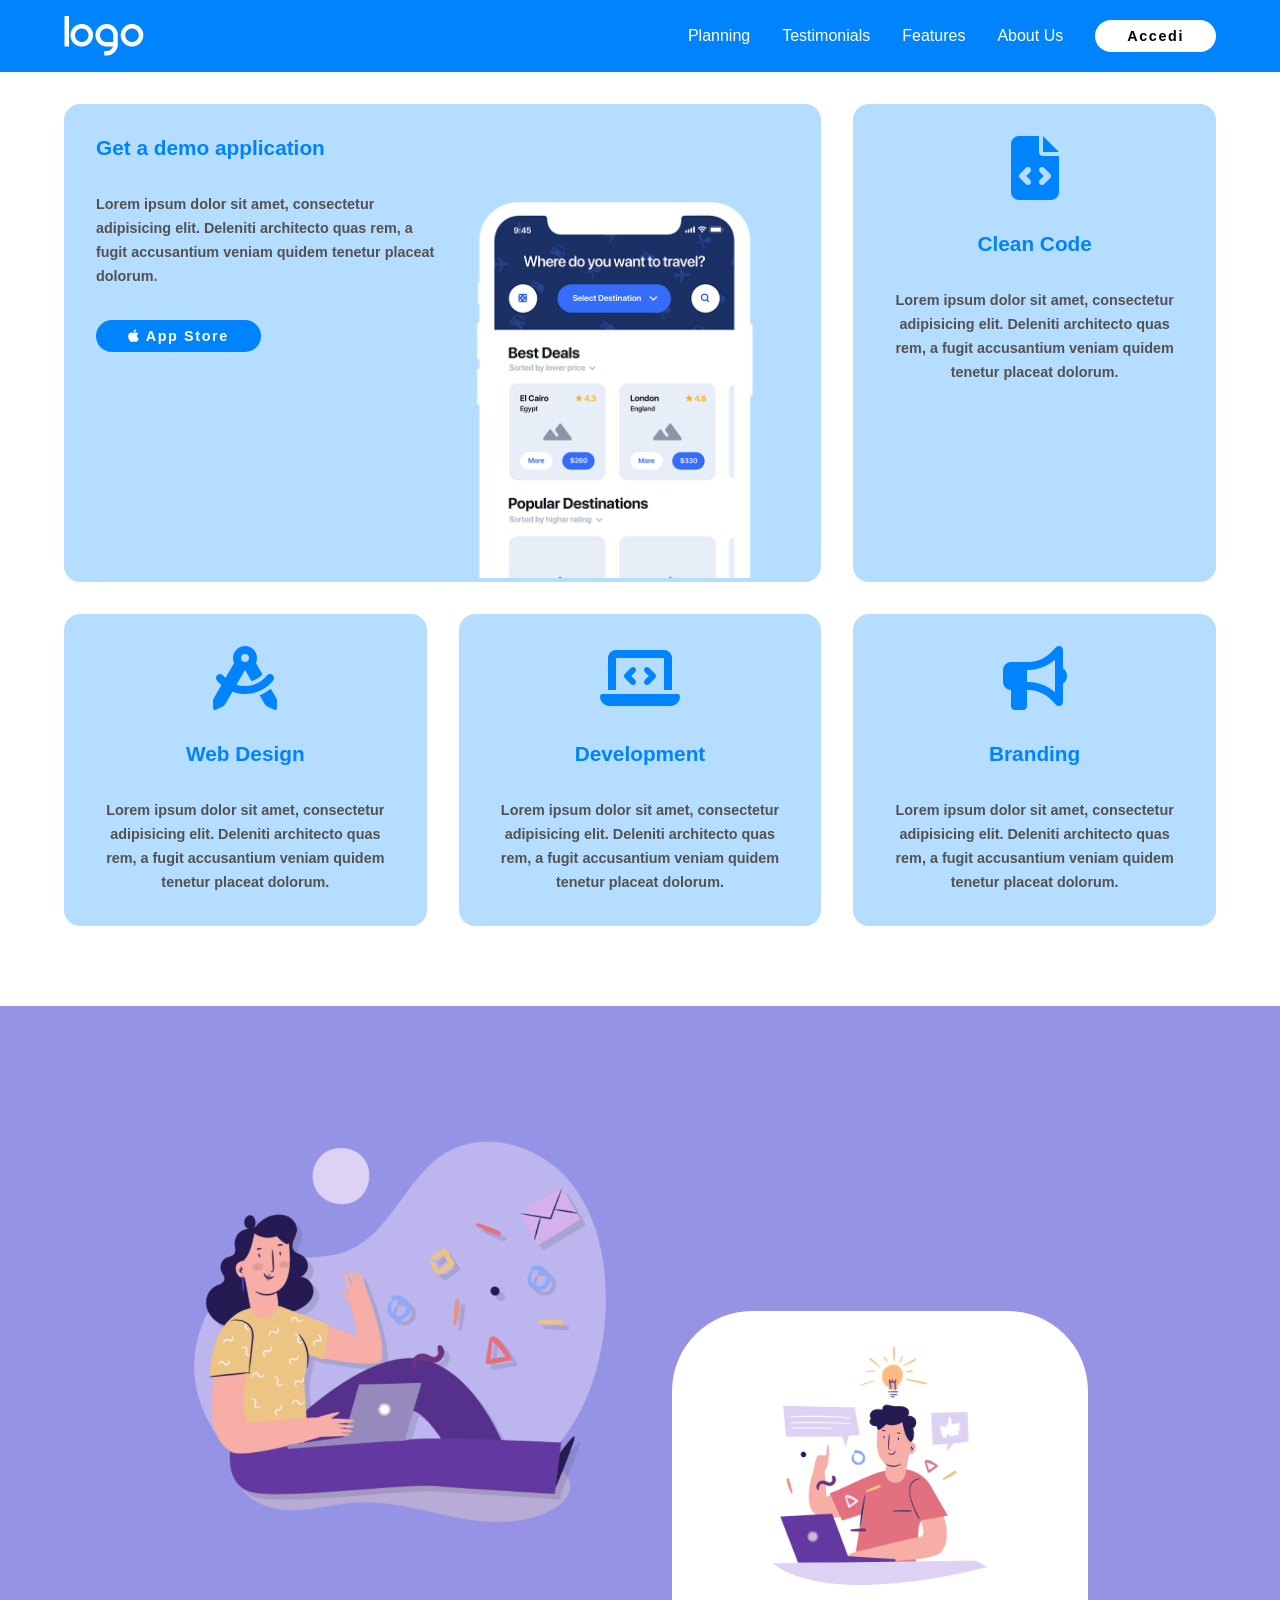
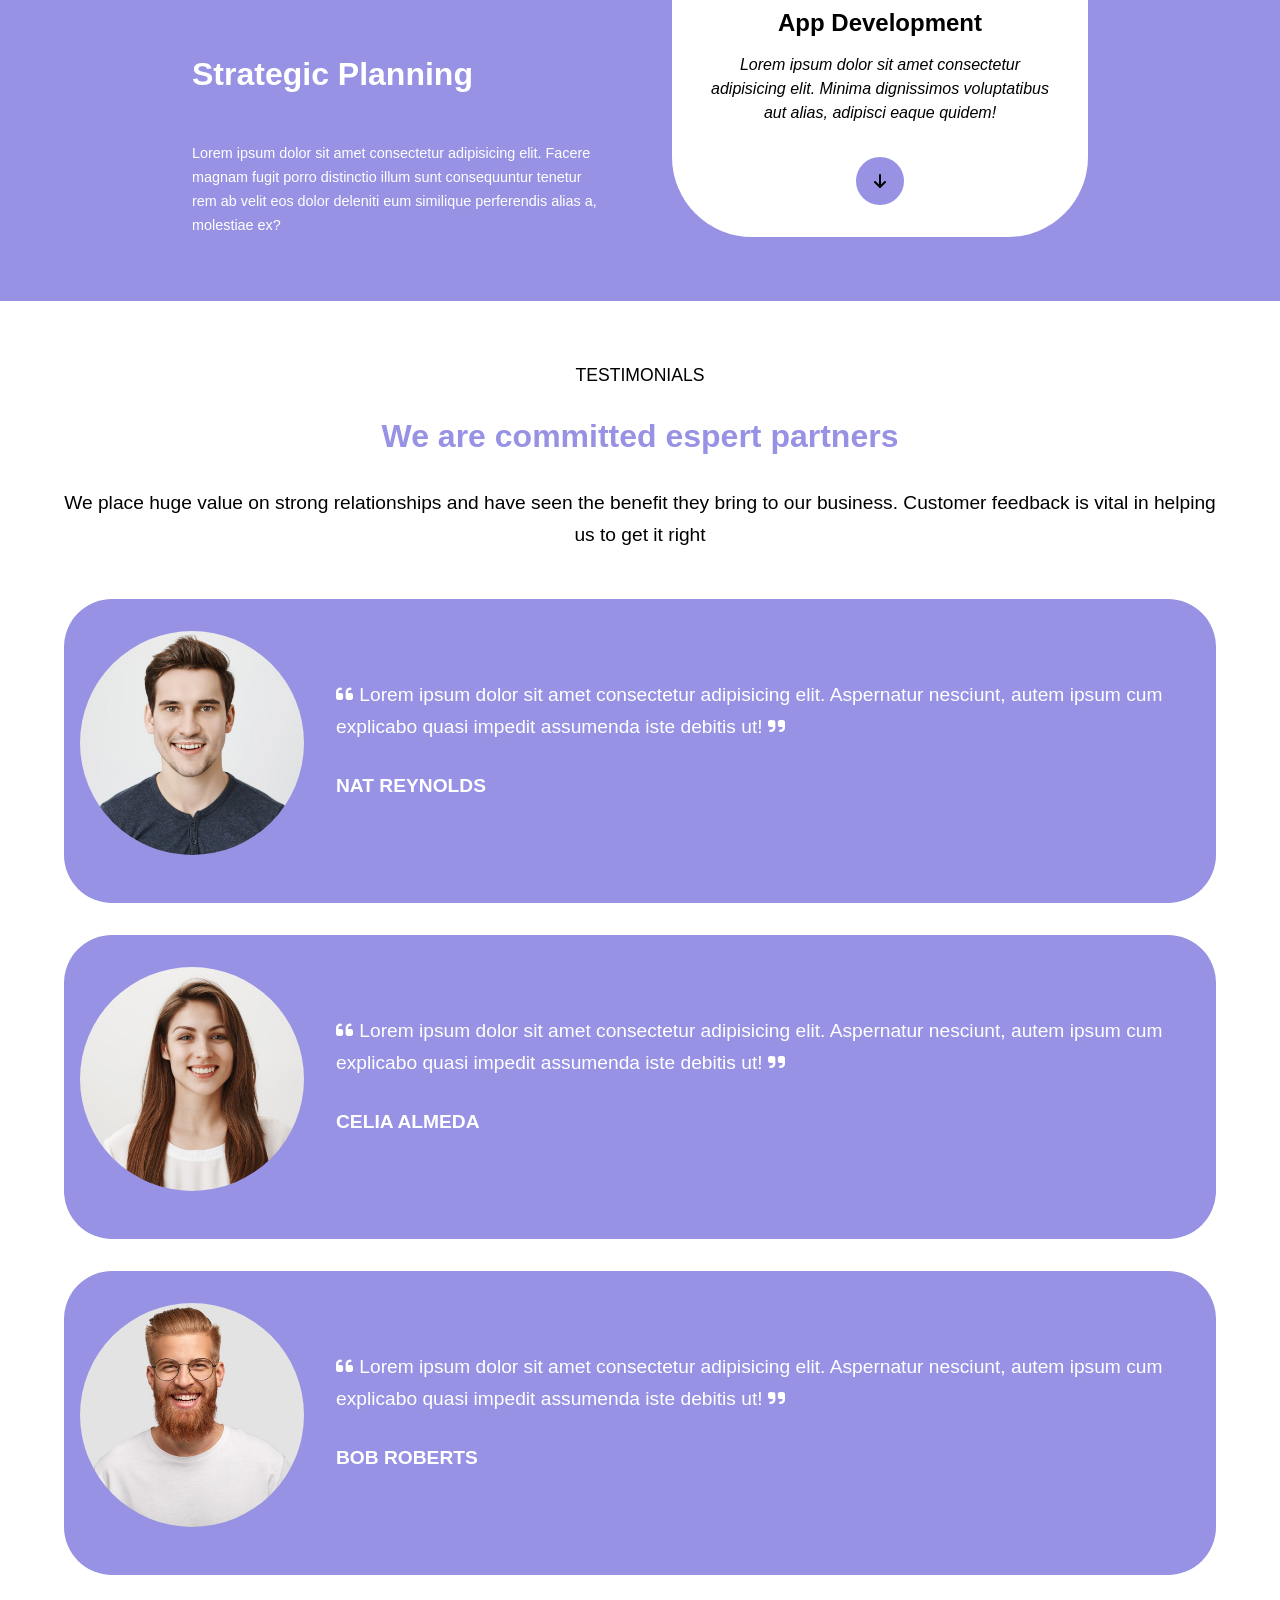
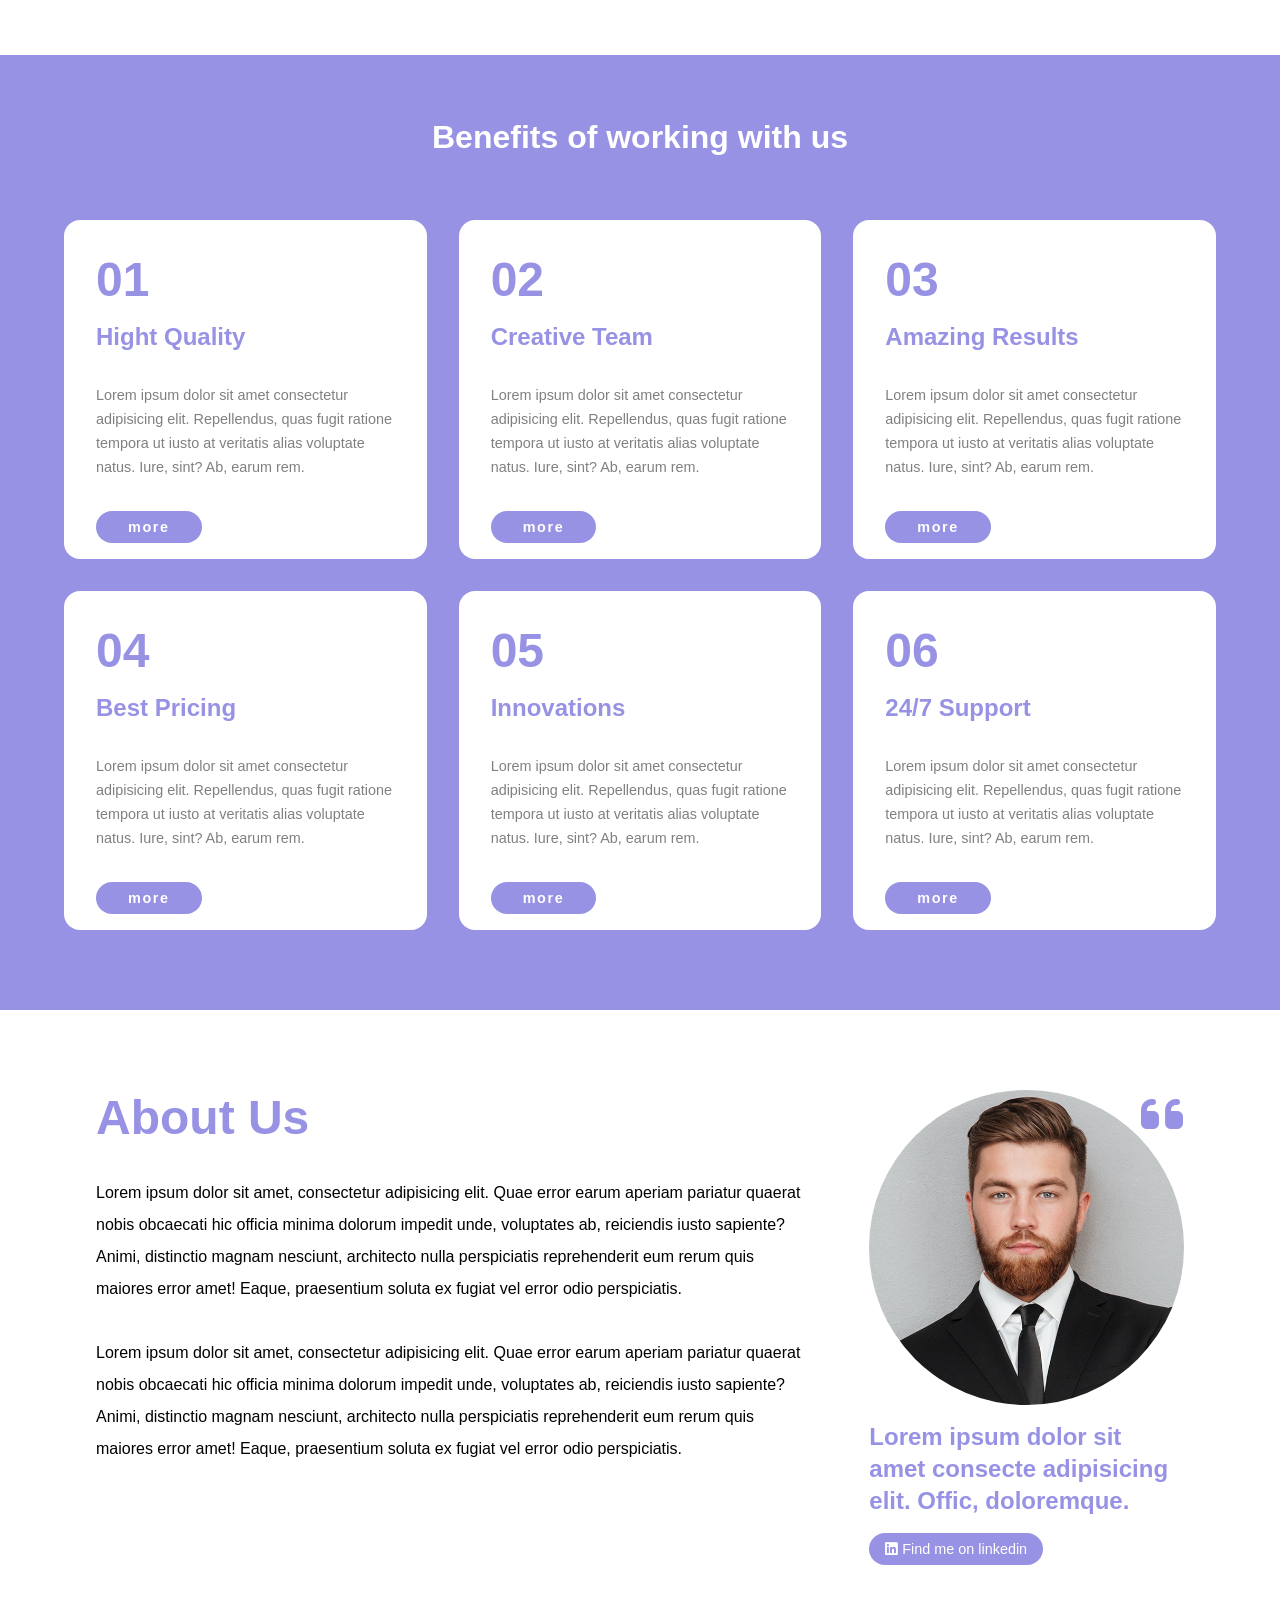
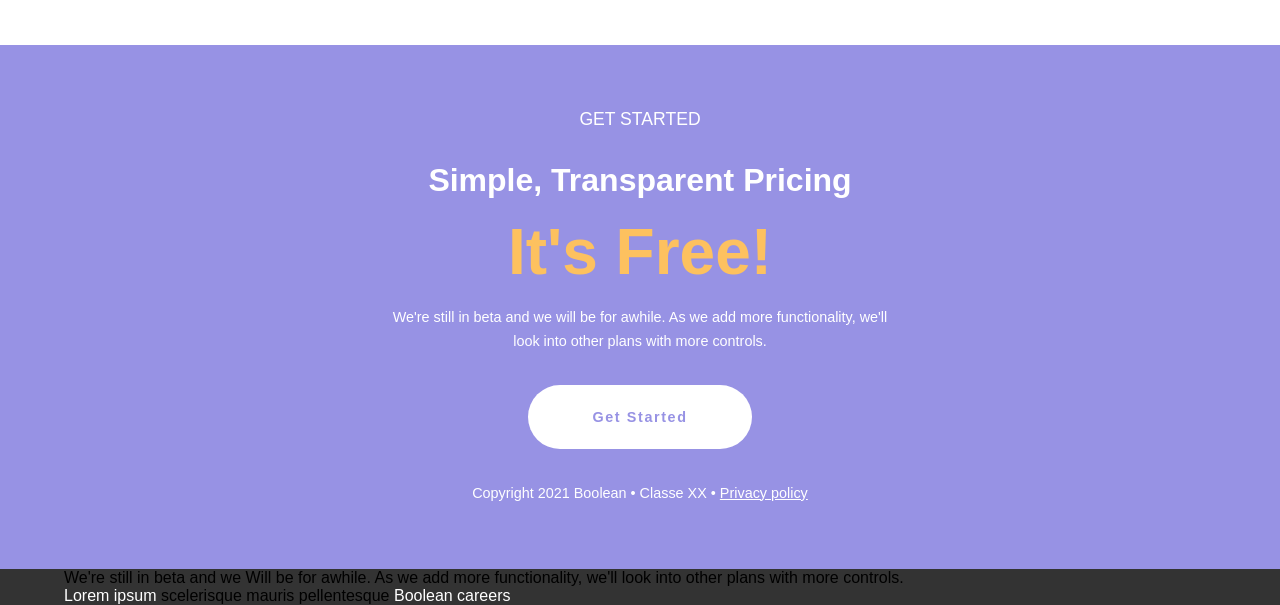
==== index.html @ f84ae4d7 "Resizable entire .get_started" ====
<!DOCTYPE html>
<html lang="en">
    <head>
        <!-- boilerplate -->
        <meta charset="UTF-8">
        <meta http-equiv="X-UA-Compatible" content="IE=edge">
        <meta name="viewport" content="width=device-width, initial-scale=1.0">
        <title>Document</title>
        <!-- font-awesome -->
        <link rel="stylesheet" href="https://cdnjs.cloudflare.com/ajax/libs/font-awesome/6.2.1/css/all.min.css" integrity="sha512-MV7K8+y+gLIBoVD59lQIYicR65iaqukzvf/nwasF0nqhPay5w/9lJmVM2hMDcnK1OnMGCdVK+iQrJ7lzPJQd1w==" crossorigin="anonymous" referrerpolicy="no-referrer" />
        <!-- link-css -->
        <link rel="stylesheet" href="./assets/css/style.css">
        <link rel="stylesheet" href="./assets/css/common.css">
        <link rel="stylesheet" href="./assets/css/utility.css">
        <link rel="stylesheet" href="./assets/css/debug.css">
        <link rel="stylesheet" href="./assets/css/grid.css">
        <link rel="stylesheet" href="./assets/css/media_query.css">
    </head>
    <body>

        <header id="site_header">
            <div class="container">
                <div class="row">
                    <img src="./assets/img/logo.png" alt="logo Boolean">
                    <!-- /.logo -->
                    <nav class="menu">
                        <i class="fa-solid fa-bars"></i>
                        <ul class="list_inline">
                            <li><a href="#planning">Planning</a></li>
                            <li><a href="#testimonials">Testimonials</a></li>
                            <li><a href="#features">Features</a></li>
                            <li><a href="#about_us">About Us</a></li>
                        </ul>
                        <div><a href="#" class="btn btn_white ">Accedi</a></div>
                    </nav>
                    <!-- /.menu-right -->
                </div>
                <!-- /.row -->
            </div>
            <!-- /.container -->
        </header>
        <!-- /#site_header -->

        <main id="site_main">
            <div class="banner pb_5">
                <div class="container">
                    <div class="row mx_-1">
                        <div class="col_12 col_md_8 pt_2 px_1">
                            <div class="card pt_2 px_2">
                                <h3>Get a demo application</h3>

                                <div class="row">
                                    <div class="col_12 col_lg_6">
                                        <div class="card">
                                            <p>Lorem ipsum dolor sit amet, consectetur adipisicing elit. Deleniti architecto quas rem, a fugit accusantium veniam quidem tenetur placeat dolorum.</p>
                                            <div class="btn btn_secondary">
                                                <i class="fa-brands fa-apple"></i>
                                                <span> App Store</span>
                                            </div>
                                            <!-- /.btn -->
                                        </div>
                                        <!-- /.card -->
                                    </div>
                                    <!-- /.col_12 col_lg_6 -->

                                    <div class="col_12 col_lg_6">
                                        <div class="card ">
                                            <img src="./assets/img/phone.png" alt="Phone">
                                        </div>
                                        <!-- /.card -->
                                    </div>
                                    <!-- /.col_12 col_lg_6 -->

                                </div>
                                <!-- /.row inner-->
                            </div>
                            <!-- /.card -->
                        </div>
                        <!-- /.col_12 col_md_8 -->

                        <div class="col_12 col_md_4 pt_2 px_1 txt_a_c">
                            <div class="card pt_2 px_2">
                                <i class="fa-solid fa-file-code"></i>
                                <h3>Clean Code</h3>
                                <p>Lorem ipsum dolor sit amet, consectetur adipisicing elit. Deleniti architecto quas rem, a fugit accusantium veniam quidem tenetur placeat dolorum.</p>
                            </div>
                            <!-- /.card -->
                        </div>
                        <!-- /.col_12 col_md_4 -->

                        <div class="col_12 col_md_4 pt_2 px_1 txt_a_c">
                            <div class="card pt_2 px_2">
                                <i class="fa-sharp fa-solid fa-compass-drafting"></i>
                                <h3>Web Design</h3>
                                <p>Lorem ipsum dolor sit amet, consectetur adipisicing elit. Deleniti architecto quas rem, a fugit accusantium veniam quidem tenetur placeat dolorum.</p>
                            </div>
                            <!-- /.card -->
                        </div>
                        <!-- /.col_12 col_md_4 -->

                        <div class="col_12 col_md_4 pt_2 px_1 txt_a_c">
                            <div class="card pt_2 px_2">
                                <i class="fa-solid fa-laptop-code"></i>
                                <h3>Development</h3>
                                <p>Lorem ipsum dolor sit amet, consectetur adipisicing elit. Deleniti architecto quas rem, a fugit accusantium veniam quidem tenetur placeat dolorum.</p>
                            </div>
                            <!-- /.card -->
                        </div>
                        <!-- /.col_12 col_md_4 -->

                        <div class="col_12 col_md_4 pt_2 px_1 txt_a_c">
                            <div class="card pt_2 px_2">
                                <i class="fa-solid fa-bullhorn"></i>
                                <h3>Branding</h3>
                                <p>Lorem ipsum dolor sit amet, consectetur adipisicing elit. Deleniti architecto quas rem, a fugit accusantium veniam quidem tenetur placeat dolorum.</p>
                            </div>
                            <!-- /.card -->
                        </div>
                        <!-- /.col_12 col_md_4 -->

                    </div>
                    <!-- /.row outer -->
                </div>
                <!-- /.container -->
            </div>
            <!-- /.banner -->

            <section id="planning">
                <div class="container py_4">
                    <div class="row mx_-2">
                        <div class="col_12 col_lg_6 px_2">
                            <div class="card">
                                <div class="txt_a_c">
                                    <img src="./assets/img/planning1.png" alt="Phone">
                                </div>
                                <h2>Strategic Planning</h2>
                                <p>Lorem ipsum dolor sit amet consectetur adipisicing elit. Facere magnam fugit porro distinctio illum sunt consequuntur tenetur rem ab velit eos dolor deleniti eum similique perferendis alias a, molestiae ex?</p>
                            </div>
                            <!-- /.card -->
                        </div>
                        <!-- /.col_12 col_lg_6 -->
                        <div class="col_12 col_lg_6 px_2 pt_3">
                            <div class="card p_2">
                                <img src="./assets/img/planning2.png" alt="Phone">
                                <h3>App Development</h3>
                                <p>Lorem ipsum dolor sit amet consectetur adipisicing elit. Minima dignissimos voluptatibus aut alias, adipisci eaque quidem!</p>
                                <i class="fa-solid fa-arrow-down circle-around"></i>
                            </div>
                            <!-- /.card -->
                        </div>
                        <!-- /.col_12 col_lg_6 -->
                    </div>
                    <!-- /.row -->
                </div>
                <!-- /.container -->
            </section>
            <!-- /.planning -->

            <section id="testimonials">
                <div class="container py_4">
                    <h2>TESTIMONIALS</h2>
                    <h3>We are committed espert partners</h3>
                    <P>We place huge value on strong relationships and have seen the benefit they bring to our business. Customer feedback is vital in helping us to get it right</P>
                    <div class="row">
                        <div class="col_12 py_1">
                            <div class="card px_1 py_2">
                                <div class="row ">

                                    <div class="col_12 col_md_p30 col_lg_p20">
                                        <div class="foto px_2 pb_2">
                                            <div class="circletag t_1"> </div>
                                        </div>
                                        <!-- /.card -->
                                    </div>
                                    <!-- /.col_12 col_md_p30 -->

                                    <div class="col_12 col_md_p70 col_lg_p80">
                                        <div class="testo">
                                            <P>
                                                <i class="fa-solid fa-quote-left"></i>
                                                <span>Lorem ipsum dolor sit amet consectetur adipisicing elit. Aspernatur nesciunt, autem ipsum cum explicabo quasi impedit assumenda iste debitis ut!</span>
                                                <i class="fa-solid fa-quote-right"></i>
                                            </P>
                                            <div class="name">NAT REYNOLDS</div>
                                        </div>
                                        <!-- /.card -->
                                    </div>
                                    <!-- /.col_12 col_md_p70 -->

                                </div>
                                <!-- /.row inner -->
                            </div>
                            <!-- /.card -->
                        </div>
                        <!-- /.col_12 -->

                        <div class="col_12 py_1">
                            <div class="card px_1 py_2">
                                <div class="row ">

                                    <div class="col_12 col_md_p30 col_lg_p20">
                                        <div class="foto px_2 pb_2">
                                            <div class="circletag t_2"> </div>
                                        </div>
                                        <!-- /.card -->
                                    </div>
                                    <!-- /.col_12 col_md_p30 -->

                                    <div class="col_12 col_md_p70 col_lg_p80">
                                        <div class="testo">
                                            <P>
                                                <i class="fa-solid fa-quote-left"></i>
                                                <span>Lorem ipsum dolor sit amet consectetur adipisicing elit. Aspernatur nesciunt, autem ipsum cum explicabo quasi impedit assumenda iste debitis ut!</span>
                                                <i class="fa-solid fa-quote-right"></i>
                                            </P>
                                            <div class="name">CELIA ALMEDA</div>
                                        </div>
                                        <!-- /.card -->
                                    </div>
                                    <!-- /.col_12 col_md_p70 -->

                                </div>
                                <!-- /.row inner -->
                            </div>
                            <!-- /.card -->
                        </div>
                        <!-- /.col_12 -->

                        <div class="col_12 py_1">
                            <div class="card px_1 py_2">
                                <div class="row ">

                                    <div class="col_12 col_md_p30 col_lg_p20">
                                        <div class="foto px_2 pb_2">
                                            <div class="circletag t_3"> </div>
                                        </div>
                                        <!-- /.card -->
                                    </div>
                                    <!-- /.col_12 col_md_p30 -->


                                    <div class="col_12 col_md_p70 col_lg_p80">
                                        <div class="testo">
                                            <P>
                                                <i class="fa-solid fa-quote-left"></i>
                                                <span>Lorem ipsum dolor sit amet consectetur adipisicing elit. Aspernatur nesciunt, autem ipsum cum explicabo quasi impedit assumenda iste debitis ut!</span>
                                                <i class="fa-solid fa-quote-right"></i>
                                            </P>
                                            <div class="name">BOB ROBERTS</div>
                                        </div>
                                        <!-- /.card -->
                                    </div>
                                    <!-- /.col_12 col_md_p70 -->

                                </div>
                                <!-- /.row inner -->
                            </div>
                            <!-- /.card -->
                        </div>
                        <!-- /.col_12 -->
                    </div>
                    <!-- /.row -->
                </div>
                <!-- /.container -->
            </section>
            <!-- /.testimonials -->

            <section id="features">
                <div class="container py_4">
                    <h2>Benefits of working with us</h2>
                    <div class="row mx_-1">

                        <div class="col_12 col_md_6 col_lg_4 p_1">
                            <div class="card">
                                <h3>01</h3>
                                <h4>Hight Quality</h4>
                                <p>Lorem ipsum dolor sit amet consectetur adipisicing elit. Repellendus, quas fugit ratione tempora ut iusto at veritatis alias voluptate natus. Iure, sint? Ab, earum rem.</p>
                                <div class="btn btn_primary">more</div>
                            </div>
                            <!-- /.card -->
                        </div>
                        <!-- /.col_12 col_md_6 col_lg_4 -->

                        <div class="col_12 col_md_6 col_lg_4 p_1">
                            <div class="card">
                                <h3>02</h3>
                                <h4>Creative Team</h4>
                                <p>Lorem ipsum dolor sit amet consectetur adipisicing elit. Repellendus, quas fugit ratione tempora ut iusto at veritatis alias voluptate natus. Iure, sint? Ab, earum rem.</p>
                                <div class="btn btn_primary">more</div>
                            </div>
                            <!-- /.card -->
                        </div>
                        <!-- /.col_12 col_md_6 col_lg_4 -->

                        <div class="col_12 col_md_6 col_lg_4 p_1">
                            <div class="card">
                                <h3>03</h3>
                                <h4>Amazing Results</h4>
                                <p>Lorem ipsum dolor sit amet consectetur adipisicing elit. Repellendus, quas fugit ratione tempora ut iusto at veritatis alias voluptate natus. Iure, sint? Ab, earum rem.</p>
                                <div class="btn btn_primary">more</div>
                            </div>
                            <!-- /.card -->
                        </div>
                        <!-- /.col_12 col_md_6 col_lg_4 -->

                        <div class="col_12 col_md_6 col_lg_4 p_1">
                            <div class="card">
                                <h3>04</h3>
                                <h4>Best Pricing</h4>
                                <p>Lorem ipsum dolor sit amet consectetur adipisicing elit. Repellendus, quas fugit ratione tempora ut iusto at veritatis alias voluptate natus. Iure, sint? Ab, earum rem.</p>
                                <div class="btn btn_primary">more</div>
                            </div>
                            <!-- /.card -->
                        </div>
                        <!-- /.col_12 col_md_6 col_lg_4 -->

                        <div class="col_12 col_md_6 col_lg_4 p_1">
                            <div class="card">
                                <h3>05</h3>
                                <h4>Innovations</h4>
                                <p>Lorem ipsum dolor sit amet consectetur adipisicing elit. Repellendus, quas fugit ratione tempora ut iusto at veritatis alias voluptate natus. Iure, sint? Ab, earum rem.</p>
                                <div class="btn btn_primary">more</div>
                            </div>
                            <!-- /.card -->
                        </div>
                        <!-- /.col_12 col_md_6 col_lg_4 -->

                        <div class="col_12 col_md_6 col_lg_4 p_1">
                            <div class="card">
                                <h3>06</h3>
                                <h4>24/7 Support</h4>
                                <p>Lorem ipsum dolor sit amet consectetur adipisicing elit. Repellendus, quas fugit ratione tempora ut iusto at veritatis alias voluptate natus. Iure, sint? Ab, earum rem.</p>
                                <div class="btn btn_primary">more</div>
                            </div>
                            <!-- /.card -->
                        </div>
                        <!-- /.col_12 col_md_6 col_lg_4 -->

                    </div>
                    <!-- /.row -->
                </div>
                <!-- /.container -->
            </section>
            <!-- /.benefits -->

            <section id="about_us">
                <div class="container py_4">
                    <div class="row mx_-1">
                        <div class="col_12 col_md_7 col_lg_8 p_1">
                            <div class="testo ">
                                <h2>About Us</h2>
                                <p>Lorem ipsum dolor sit amet, consectetur adipisicing elit. Quae error earum aperiam pariatur quaerat nobis obcaecati hic officia minima dolorum impedit unde, voluptates ab, reiciendis iusto sapiente? Animi, distinctio magnam nesciunt, architecto nulla perspiciatis reprehenderit eum rerum quis maiores error amet! Eaque, praesentium soluta ex fugiat vel error odio perspiciatis.</p>
                                <p>Lorem ipsum dolor sit amet, consectetur adipisicing elit. Quae error earum aperiam pariatur quaerat nobis obcaecati hic officia minima dolorum impedit unde, voluptates ab, reiciendis iusto sapiente? Animi, distinctio magnam nesciunt, architecto nulla perspiciatis reprehenderit eum rerum quis maiores error amet! Eaque, praesentium soluta ex fugiat vel error odio perspiciatis.</p>
                            </div>
                            <!-- /.card -->
                        </div>
                        <!-- /.col_12 col_md_8 -->

                        <div class="col_12 col_md_5 col_lg_4 p_1">
                            <div class="foto">
                                <div class="circletag">
                                    <i class="fa-solid fa-quote-left"></i>
                                </div>
                                <div class="quote">Lorem ipsum dolor sit amet consecte adipisicing elit. Offic, doloremque.</div>
                                <div class="btn btn_primary">
                                    <i class="fa-brands fa-linkedin"></i>
                                    <span>Find me on linkedin</span>
                                </div>
                            </div>
                            <!-- /.card -->
                        </div>
                        <!-- /.col_12 col_md_4 -->

                    </div>
                    <!-- /.row -->
                </div>
                <!-- /.container -->
            </section>
            <!-- /.about_us  -->

            <section class="get_started">
                <div class="container py_4">
                    <h2>GET STARTED</h2>
                    <h3>Simple, Transparent Pricing</h3>
                    <h4>It's Free!</h4>
                    <p>We're still in beta and we will be for awhile. As we add more functionality, we'll look into other plans with more controls.</p>
                    <div class="btn btn_light">Get Started</div>
                    <p>
                        <span> Copyright 2021 Boolean &#x2022; Classe XX &#x2022;</span>
                        <a href="#">Privacy policy</a>
                    </p>
                </div>
                <!-- /.container -->
            </section>
            <!-- /.get_started  -->

        </main>
        <!-- /#site_main -->

        <footer id="site_footer">
            <div class="container">
                <p>We're still in beta and we Will be for awhile. As we add more functionality, we'll look into other plans with more controls.</p>
                <p>
                    <a href="#">Lorem ipsum</a>
                    <span> scelerisque mauris pellentesque </span>
                    <a href="#">Boolean careers</a>
                </p>
            </div>
            <!-- /.container -->
        </footer>
        <!-- /#site_footer -->

    </body>
</html>
---- assets/css/style.css ----
/* #region style */
/* #region site_header */
#site_header {
    background-color: var(--rl_secondary);
    box-shadow: 0 0 20px var(--rl_shadow);
}

#site_header .row {
    justify-content: space-between;
    padding: 1rem 0;
}

#site_header .menu {
    display: flex;
    align-items: center;
    gap: 2rem;
}

#site_header .menu .list_inline {
    /* Override locale di una classe in utility */
    gap: 2rem;
    display: none;
}

#site_header .menu .btn {
    /* Override locale di una classe in utility */
    display: none;
}

#site_header .menu .fa-bars {
    color: white;
    font-size: 2rem;
    margin-right: -2rem;
}

/* #endregion site_header */
/* #region site_main */
/* #region banner */
.banner {
    background-color: var(--rl_white);
}

.banner .card {
    background-color: var(--rl_light);
    border-radius: 1rem;
    min-height: 100%;
}

.banner h3 {
    color: var(--rl_secondary);
    margin-bottom: 2rem;
    font-size: 1.3rem;
}

.banner p {
    font-weight: 600;
    color: rgb(82, 82, 82);
    font-size: 0.9rem;
    line-height: 1.5rem;
    margin-bottom: 2rem;
}

.banner .btn {
    margin-bottom: 2rem;
}

.banner .card > i {
    color: var(--rl_secondary);
    font-size: 4rem;
    margin-bottom: 2rem;
}

/* #endregion banner */
/* #region planning */
#planning {
    background-color: var(--rl_primary);
}

#planning .col_12:nth-child(1) {
    color: white;
}

#planning h2 {
    margin-top: 4rem;
    margin-bottom: 3rem;
    font-size: 2rem;
}

#planning .col_12:nth-child(1) p {
    font-size: 0.9rem;
    line-height: 1.5rem;
}

#planning .col_12:nth-child(1) img {
    text-align: center;
}


#planning .col_12:nth-child(2) .card {
    background-color: white;
    border-radius: 5rem;
    text-align: center;
}

#planning .col_12:nth-child(2) p {
    line-height: 1.5rem;
    margin-bottom: 2rem;
}

#planning h3 {
    margin: 1rem 0;
}

#planning .col_12:nth-child(2) p {
    font-style: italic;
}

#planning .circle-around {
    /* override */
    background-color: var(--rl_primary);
    width: 3rem;
    height: 3rem;
    border-radius: 50%;
    line-height: 3rem;
    color: black;
}

/* #endregion planning */
/* #region testimonials */
#testimonials .container {
    text-align: center;
}

#testimonials h2 {
    font-size: 1.1rem;
    font-weight: 100;
    margin-bottom: 2rem;
}

#testimonials h3 {
    font-size: 2rem;
    margin-bottom: 2rem;
    color: var(--rl_primary);
}

#testimonials p {
    font-size: 1.2rem;
    line-height: 2rem;
    margin-bottom: 2rem;
}

#testimonials .card {
    background-color: var(--rl_primary);
    border-radius: 3rem;
    color: white;
}

#testimonials {
    background-color: var(--rl_white);
}

#testimonials .name {
    font-size: 1.2rem;
    font-weight: 700;
}

#testimonials .circletag.t_1 {
    background-image: url("../img/testimonial1.jpg");
}

#testimonials .circletag.t_2 {
    background-image: url("../img/testimonial2.jpg");
}

#testimonials .circletag.t_3 {
    background-image: url("../img/testimonial3.jpg");
}


/* #endregion testimonials */
/* #region features */
#features {
    background-color: var(--rl_primary);
}

#features h2 {
    color: white;
    font-size: 2rem;
    text-align: center;
    margin-bottom: 3rem;
}

#features .card {
    background-color: white;
    padding: 2rem 2rem 1rem 2rem;
    border-radius: 1rem;
}

#features h3 {
    color: var(--rl_primary);
    font-size: 3rem;
    margin-bottom: 1rem;
}

#features h4 {
    color: var(--rl_primary);
    font-size: 1.5rem;
    margin-bottom: 2rem;
}

#features p {
    color: gray;
    font-size: 0.9rem;
    line-height: 1.5rem;
    margin-bottom: 2rem;
}





/* #endregion features */
/* #region about_us */
#about_us {
    background-color: var(--rl_white);
}

#about_us h2 {
    font-size: 3rem;
    color: var(--rl_primary);
    margin-bottom: 2rem;
}

#about_us .circletag {
    background-image: url("../img/about.jpg");
    position: relative;
    max-width: 60%;
}

#about_us .fa-quote-left {
    color: var(--rl_primary);
    font-size: 3rem;
    position: absolute;
    top: 0;
    right: 0;
}

#about_us p {
    line-height: 2rem;
    margin-bottom: 2rem;
}

#about_us .quote {
    font-size: 1.5rem;
    color: var(--rl_primary);
    font-weight: bold;
    line-height: 2rem;
    margin: 1rem 0;
}

#about_us .btn {
    padding: 0.5rem 1rem;
    font-weight: normal;
    letter-spacing: normal;
}


/* #endregion about_us */
/* #region get_started */
.get_started {
    background-color: var(--rl_primary);
}

.get_started .container {
    text-align: center;
}

.get_started h2 {
    font-size: 1.1rem;
    font-weight: 100;
    margin-bottom: 2rem;
    color: white;
}

.get_started h3 {
    color: white;
    font-size: 1.5rem;
    margin-bottom: 1rem;
}

.get_started h4 {
    color: #FDC15F;
    font-size: 3rem;
    margin-bottom: 1rem;
}

.get_started P {
    color: white;
    font-size: 0.9rem;
    line-height: 1.5rem;

}

.get_started .btn {
    margin: 2rem 0;
    padding: 1.5rem 4rem;
    border-radius: 3rem;
}

.get_started a {
    text-decoration: underline;
}


/* #endregion get_started */
/* #endregion site_main */
/* #region site_footer */
#site_footer {
    background-color: var(--rl_dark);
}

/* #endregion site_footer */
/* #endregion style */
---- assets/css/common.css ----
/* #region Common */
* {
    margin: 0;
    padding: 0;
    box-sizing: border-box;
}

img {
    max-width: 100%;
}

body {
    font-family: var(--rl_font);
}


li {
    list-style-type: none;
}

a {
    /* Possibili Ovveride in style.css*/
    color: white;
    text-decoration: none;
}

a:hover {
    /* Possibili Ovveride in style.css*/
    font-weight: bold;
    font-size: 1.1rem;
}

:root {
    --rl_debug_height: 600px;
    --rl_shadow: #9d9d9d;
    --rl_white: white;
    --rl_black: black;
    --rl_font: 'PT Sans', sans-serif;
    --icon-size: .8em;
    --gutter: .5em;
    --rl_secondary: #0084fd;
    --rl_primary: #9792e4;
    --rl_light: #b5ddff;
    --rl_dark: #333333;
}

/* #endregion Common */
---- assets/css/utility.css ----
/* #region Utilities */

.txt_a_c {
    text-align: center;
}

.circletag {
    width: 100%;
    aspect-ratio: 1/1;
    border-radius: 50%;
    background-size: cover;
    background-position: center;
}

.clearfix::after {
    content: '';
    display: table;
    clear: both;
}

.left {
    float: left;
}

.list_inline {
    list-style: none;
    display: flex;
    /** Valutare caso per caso di quanto fare il gap */
    /* gap: 0.5rem; */
}

.p_sticky {
    position: sticky;
    top: 0;
    left: 0;
    z-index: 10000;
    /** Ricordarsi di mettere il margin-bottom nel main */
}

/* #region Click - ON/OFF */
.section_tmp input[type=checkbox] {
    /* Uso appearance per nascondere il normale checkbox */
    appearance: none;
    font-family: FontAwesome;
    font-size: 4rem;
}

.section_tmp input[type=checkbox]:before {
    /* Off state */
    content: "\f204";
}

.section_tmp input[type=checkbox]:checked:before {
    /* On state */
    content: "\f205";
}

.section_tmp input[type=checkbox]:checked + .target_tmp {
    /* Fare Ovveride in style.css */
    /* Caso per caso scrivere cosa deve succedere*/
    display: block;
}

/* #endregion Click - ON/OFF */

/* #region ul_change-dot */
.target_tmp ul {
    /* Override locale di un common tag */
    padding-left: var(--icon_size);
}

.target_tmp li {
    /* Override locale di un common tag */
    padding-left: var(--gutter);
}

.target_tmp > li::marker {
    font-family: FontAwesome;
    content: "\f00c";
}

/* #endregion ul_change-dot */

/* #region Flex */

.d_flex {
    display: flex;
}

.wrap {
    flex-wrap: wrap;
}

.gap_1 {
    gap: 1rem;
}

.gap_05 {
    gap: 0.5rem;
}

.jc_sb {
    justify-content: space-between;
}

/* #endregion Flex */

/* #region Button */

.btn_small {
    padding: 0.25rem 0.75rem;
    font-size: 0.9rem;
}

.btn_lg {
    padding: 0.5rem 1rem;
    font-size: 0.9rem;
}

.btn_w-max {
    display: block;
    text-align: center;
}

.btn_dark {
    background-color: var(--rl_dark);
    color: var(--rl_lighter)
}

.btn_secondary {
    background-color: var(--rl_secondary);
    color: var(--rl_white);
}

.btn_light {
    background-color: var(--rl_white);
    color: var(--rl_primary);
}

.btn_primary {
    background-color: var(--rl_primary);
    color: var(--rl_white);
}

.btn_white {
    background-color: var(--rl_white);
    color: var(--rl_black);
}

.btn {
    padding: 0.5rem 2rem;
    border: none;
    font-size: 0.9rem;
    font-weight: 600;
    letter-spacing: .1rem;
    text-decoration: none;
    border-radius: 1rem;
    transition: filter 1s;
    /* Per evitare che il bottoni assuma una width 100% */
    display: inline-block;
}

.btn:hover {
    filter: drop-shadow(0 0 10px var(--rl_shadow)) invert(2%);
}

/* #endregion Button */

/* #region Round_Check_Cross */

.round::before {
    /** Generalmente da dare alle icone di font_awesome, vi crea un cerchio attorno */
    display: inline-block;
    width: 20px;
    height: 20px;
    border-radius: 50%;
    line-height: 20px;
    text-align: center;
    font-size: 0.65rem;
    margin-right: 0.5rem;
    vertical-align: middle;
}

.check::before {
    /** Va in coppia con round se voglio riempirlo automaticamente con una spunta verde di check */
    content: "\2713";
    border: 1px solid green;
    color: green;
}

.cross::before {
    /** Va in coppia con round se voglio riempirlo automaticamente con una spunta verde di cross */
    content: "\2717";
    border: 1px solid red;
    color: red;
}

/* #endregion Round_Check_Cross */

/* #region Wave */
.wave_container {
    background: black;
    color: white;
}

.wave_container > svg {
    display: block;
}

/* #endregion Wave */

/* #region Color Color_bg */

.c_green {
    color: green;
}

.c_red {
    color: red;
}

.c_yellow {
    color: yellow;
}

.c_blu {
    color: blue;
}

.bg_c_green {
    background-color: green;
}

.bg_c_red {
    background-color: red;
}

.bg_c_yellow {
    background-color: yellow;
}

.bg_c_blu {
    background-color: blue;
}

/* #endregion Color Color-bg */

/* #region Padding Margin */
/* #region Padding */
.p_5 {
    padding: 5rem;
}

.p_4 {
    padding: 4rem;
}

.p_3 {
    padding: 3rem;
}

.p_2 {
    padding: 2rem;
}

.p_1 {
    padding: 1rem;
}

.px_5 {
    padding-right: 5rem;
    padding-left: 5rem;
}

.px_4 {
    padding-right: 4rem;
    padding-left: 4rem;
}

.px_3 {
    padding-right: 3rem;
    padding-left: 3rem;
}

.px_2 {
    padding-right: 2rem;
    padding-left: 2rem;
}

.px_1 {
    padding-right: 1rem;
    padding-left: 1rem;
}

.px_05 {
    padding-right: 0.5rem;
    padding-left: 0.5rem;
}

.py_8 {
    padding-top: 8rem;
    padding-bottom: 8rem;
}

.py_5 {
    padding-top: 5rem;
    padding-bottom: 5rem;
}

.py_4 {
    padding-top: 4rem;
    padding-bottom: 4rem;
}

.py_3 {
    padding-top: 3rem;
    padding-bottom: 3rem;
}

.py_2 {
    padding-top: 2rem;
    padding-bottom: 2rem;
}

.py_1 {
    padding-top: 1rem;
    padding-bottom: 1rem;
}

.pt_8 {
    padding-top: 8rem;
}

.pt_5 {
    padding-top: 5rem;
}

.pt_4 {
    padding-top: 4rem;
}

.pt_3 {
    padding-top: 3rem;
}

.pt_2 {
    padding-top: 2rem;
}

.pt_1 {
    padding-top: 1rem;
}

.pt_05 {
    padding-top: 0.5rem;
}

.pb_5 {
    padding-bottom: 5rem;
}

.pb_4 {
    padding-bottom: 4rem;
}

.pb_3 {
    padding-bottom: 3rem;
}

.pb_2 {
    padding-bottom: 2rem;
}

.pb_1 {
    padding-bottom: 1rem;
}

.pl_6 {
    padding-left: 6rem;
}

.pl_5 {
    padding-left: 5rem;
}

.pl_4 {
    padding-left: 4rem;
}

.pl_3 {
    padding-left: 3rem;
}

.pl_2 {
    padding-left: 2rem;
}

.pl_1 {
    padding-left: 1rem;
}

.pl_6 {
    padding-right: 6rem;
}

.pl_5 {
    padding-right: 5rem;
}

.pl_4 {
    padding-right: 4rem;
}

.pl_3 {
    padding-right: 3rem;
}

.pl_2 {
    padding-right: 2rem;
}

.pl_1 {
    padding-right: 1rem;
}

/* #endregion Padding */

/* #region Margin */
.m_5 {
    margin: 5rem;
}

.m_4 {
    margin: 4rem;
}

.m_3 {
    margin: 3rem;
}

.m_2 {
    margin: 2rem;
}

.m_1 {
    margin: 1rem;
}

.mx_5 {
    margin-right: 5rem;
    margin-left: 5rem;
}

.mx_4 {
    margin-right: 4rem;
    margin-left: 4rem;
}

.mx_3 {
    margin-right: 3rem;
    margin-left: 3rem;
}

.mx_2 {
    margin-right: 2rem;
    margin-left: 2rem;
}

.mx_1 {
    margin-right: 1rem;
    margin-left: 1rem;
}

.mx_05 {
    margin-right: 0.5rem;
    margin-left: 0.5rem;
}

.mx_-05 {
    margin-left: -0.5rem;
    margin-right: -0.5rem;
}

.mx_-1 {
    margin-right: -1rem;
    margin-left: -1rem;
}

.mx_-2 {
    margin-right: -2rem;
    margin-left: -2rem;
}

.my_5 {
    margin-top: 5rem;
    margin-bottom: 5rem;
}

.my_4 {
    margin-top: 4rem;
    margin-bottom: 4rem;
}

.my_3 {
    margin-top: 3rem;
    margin-bottom: 3rem;
}

.my_2 {
    margin-top: 2rem;
    margin-bottom: 2rem;
}

.my_1 {
    margin-top: 1rem;
    margin-bottom: 1rem;
}

.mt_5 {
    margin-top: 5rem;
}

.mt_4 {
    margin-top: 4rem;
}

.mt_3 {
    margin-top: 3rem;
}

.mt_2 {
    margin-top: 2rem;
}

.mt_1 {
    margin-top: 1rem;
}

.mt_05 {
    margin-top: 0.5rem;
}

.mb_5 {
    margin-bottom: 5rem;
}

.mb_4 {
    margin-bottom: 4rem;
}

.mb_3 {
    margin-bottom: 3rem;
}

.m_2 {
    margin-bottom: 2rem;
}

.mb_1 {
    margin-bottom: 1rem;
}

.mb_1_3 {
    margin-bottom: 1.3rem;
}

.mb_05 {
    margin-bottom: 0.5rem;
}

.ml_6 {
    margin-left: 6rem;
}

.ml_5 {
    margin-left: 5rem;
}

.ml_4 {
    margin-left: 4rem;
}

.ml_3 {
    margin-left: 3rem;
}

.ml_2 {
    margin-left: 2rem;
}

.ml_1 {
    margin-left: 1rem;
}

.ml_6 {
    margin-right: 6rem;
}

.ml_5 {
    margin-right: 5rem;
}

.ml_4 {
    margin-right: 4rem;
}

.ml_3 {
    margin-right: 3rem;
}

.ml_2 {
    margin-right: 2rem;
}

.ml_1 {
    margin-right: 1rem;
}

/* #endregion Margin */

/* #endregion Padding Margin */

/* #endregion Utilities */
---- assets/css/debug.css ----
/* #region Debug */
/* * {
    border: 1px dashed black;
} */

/* #region Grid */
.debug .container {
    background-color: yellow;
    padding: 1rem;
}

.debug .container_md {
    background-color: orangered;
    padding: 1rem;
}

.debug .row {
    background-color: brown;
    padding: 1rem;
}

.debug [class^="col_"] {
    background-color: aqua;
    padding: 1rem;
}

/* #endregion Grid */
/* #region style */
/* #region site_header */
/* .debug #site_header {
    padding: 1rem;
} */

/* #endregion site_header */
/* #region site_main */
/* #region banner */
.debug .banner {
    padding: 1rem;
}

/* #endregion banner */
/* #region planning */
.debug #planning {
    padding: 1rem;
}

/* #endregion planning */
/* #region testimonials */
.debug .testimonials {
    padding: 1rem;
}

/* #endregion testimonials */
/* #region features */
.debug #features {
    padding: 1rem;
}

/* #endregion features */
/* #region about_us */
.debug #about_us {
    padding: 1rem;
}

/* #endregion about_us */
/* #region get_started */
.debug #get_started {
    padding: 1rem;
}

/* #endregion get_started */
/* #endregion site_main */
/* #region site_footer */
.debug #site_footer {
    padding: 1rem;
}

/* #endregion site_footer */
/* #endregion style */
/* #endregion Debug */
---- assets/css/grid.css ----
/* #region Grid */
.row {
    display: flex;
    flex-wrap: wrap;
    /** Se le col_x hanno un padding-1 scommentare: "margin: 0 -1rem;" */
    /** In modo da incolonnare perfettamente tutti gli elementi sotto il container */
    /* margin: 0 -1rem; */
}

/* #region Container */
.container {
    width: 80%;
    max-width: 1152px;
    margin: auto;
}

/* #endregion Container */
/* #region col_X */
.col_p100 {
    width: 100%;
    /* Se scommento la riga seguente devo scommentare anche la relativa parte in row */
    /* padding: 1rem; */
}

.col_p90 {
    width: 90%;
    /* Se scommento la riga seguente devo scommentare anche la relativa parte in row */
    /* padding: 1rem; */
}

.col_p80 {
    width: 80%;
    /* Se scommento la riga seguente devo scommentare anche la relativa parte in row */
    /* padding: 1rem; */
}

.col_p70 {
    width: 70%;
    /* Se scommento la riga seguente devo scommentare anche la relativa parte in row */
    /* padding: 1rem; */
}

.col_p60 {
    width: 60%;
    /* Se scommento la riga seguente devo scommentare anche la relativa parte in row */
    /* padding: 1rem; */
}

.col_50 {
    width: 50%;
    /* Se scommento la riga seguente devo scommentare anche la relativa parte in row */
    /* padding: 1rem; */
}

.col_p40 {
    width: 40%;
    /* Se scommento la riga seguente devo scommentare anche la relativa parte in row */
    /* padding: 1rem; */
}

.col_p30 {
    width: 30%;
    /* Se scommento la riga seguente devo scommentare anche la relativa parte in row */
    /* padding: 1rem; */
}

.col_p20 {
    width: 20%;
    /* Se scommento la riga seguente devo scommentare anche la relativa parte in row */
    /* padding: 1rem; */
}

.col_p10 {
    width: 10%;
    /* Se scommento la riga seguente devo scommentare anche la relativa parte in row */
    /* padding: 1rem; */
}

.col_12 {
    width: calc((100% / 12) * 12);
    /* Se scommento la riga seguente devo scommentare anche la relativa parte in row */
    /* padding: 1rem; */
}

.col_11 {
    width: calc((100% / 12) * 11);
    /* Se scommento la riga seguente devo scommentare anche la relativa parte in row */
    /* padding: 1rem; */
}

.col_10 {
    width: calc((100% / 12) * 10);
    /* Se scommento la riga seguente devo scommentare anche la relativa parte in row */
    /* padding: 1rem; */
}

.col_9 {
    width: calc((100% / 12) * 9);
    /* Se scommento la riga seguente devo scommentare anche la relativa parte in row */
    /* padding: 1rem; */
}

.col_8 {
    width: calc((100% / 12) * 8);
    /* Se scommento la riga seguente devo scommentare anche la relativa parte in row */
    /* padding: 1rem; */
}

.col_7 {
    width: calc((100% / 12) * 7);
    /* Se scommento la riga seguente devo scommentare anche la relativa parte in row */
    /* padding: 1rem; */
}

.col_6 {
    width: calc((100% / 12) * 6);
    /* Se scommento la riga seguente devo scommentare anche la relativa parte in row */
    /* padding: 1rem; */
}

.col_5 {
    width: calc((100% / 12) * 5);
    /* Se scommento la riga seguente devo scommentare anche la relativa parte in row */
    /* padding: 1rem; */
}

.col_4 {
    width: calc((100% / 12) * 4);
    /* Se scommento la riga seguente devo scommentare anche la relativa parte in row */
    /* padding: 1rem; */
}

.col_3 {
    width: calc((100% / 12) * 3);
    /* Se scommento la riga seguente devo scommentare anche la relativa parte in row */
    /* padding: 1rem; */
}

.col_2 {
    width: calc((100% / 12) * 2);
    /* Se scommento la riga seguente devo scommentare anche la relativa parte in row */
    /* padding: 1rem; */
}

.col_1 {
    width: calc((100% / 12) * 1);
    /* Se scommento la riga seguente devo scommentare anche la relativa parte in row */
    /* padding: 1rem; */
}

/* #endregion col_X */
/* #region col_md_X */
@media screen and (min-width: 768px) {

    .col_md_p100 {
        width: 100%;
        /* Se scommento la riga seguente devo scommentare anche la relativa parte in row */
        /* padding: 1rem; */
    }

    .col_md_p90 {
        width: 90%;
        /* Se scommento la riga seguente devo scommentare anche la relativa parte in row */
        /* padding: 1rem; */
    }

    .col_md_p80 {
        width: 80%;
        /* Se scommento la riga seguente devo scommentare anche la relativa parte in row */
        /* padding: 1rem; */
    }

    .col_md_p70 {
        width: 70%;
        /* Se scommento la riga seguente devo scommentare anche la relativa parte in row */
        /* padding: 1rem; */
    }

    .col_md_p60 {
        width: 60%;
        /* Se scommento la riga seguente devo scommentare anche la relativa parte in row */
        /* padding: 1rem; */
    }

    .col_md_50 {
        width: 50%;
        /* Se scommento la riga seguente devo scommentare anche la relativa parte in row */
        /* padding: 1rem; */
    }

    .col_md_p40 {
        width: 40%;
        /* Se scommento la riga seguente devo scommentare anche la relativa parte in row */
        /* padding: 1rem; */
    }

    .col_md_p30 {
        width: 30%;
        /* Se scommento la riga seguente devo scommentare anche la relativa parte in row */
        /* padding: 1rem; */
    }

    .col_md_p20 {
        width: 20%;
        /* Se scommento la riga seguente devo scommentare anche la relativa parte in row */
        /* padding: 1rem; */
    }

    .col_md_p10 {
        width: 10%;
        /* Se scommento la riga seguente devo scommentare anche la relativa parte in row */
        /* padding: 1rem; */
    }

    .col_md_12 {
        width: calc((100% / 12) * 12);
        /* Se scommento la riga seguente devo scommentare anche la relativa parte in row */
        /* padding: 1rem; */
    }

    .col_md_11 {
        width: calc((100% / 12) * 11);
        /* Se scommento la riga seguente devo scommentare anche la relativa parte in row */
        /* padding: 1rem; */
    }

    .col_md_10 {
        width: calc((100% / 12) * 10);
        /* Se scommento la riga seguente devo scommentare anche la relativa parte in row */
        /* padding: 1rem; */
    }

    .col_md_9 {
        width: calc((100% / 12) * 9);
        /* Se scommento la riga seguente devo scommentare anche la relativa parte in row */
        /* padding: 1rem; */
    }

    .col_md_8 {
        width: calc((100% / 12) * 8);
        /* Se scommento la riga seguente devo scommentare anche la relativa parte in row */
        /* padding: 1rem; */
    }

    .col_md_7 {
        width: calc((100% / 12) * 7);
        /* Se scommento la riga seguente devo scommentare anche la relativa parte in row */
        /* padding: 1rem; */
    }

    .col_md_6 {
        width: calc((100% / 12) * 6);
        /* Se scommento la riga seguente devo scommentare anche la relativa parte in row */
        /* padding: 1rem; */
    }

    .col_md_5 {
        width: calc((100% / 12) * 5);
        /* Se scommento la riga seguente devo scommentare anche la relativa parte in row */
        /* padding: 1rem; */
    }

    .col_md_4 {
        width: calc((100% / 12) * 4);
        /* Se scommento la riga seguente devo scommentare anche la relativa parte in row */
        /* padding: 1rem; */
    }

    .col_md_3 {
        width: calc((100% / 12) * 3);
        /* Se scommento la riga seguente devo scommentare anche la relativa parte in row */
        /* padding: 1rem; */
    }

    .col_md_2 {
        width: calc((100% / 12) * 2);
        /* Se scommento la riga seguente devo scommentare anche la relativa parte in row */
        /* padding: 1rem; */
    }

    .col_md_1 {
        width: calc((100% / 12) * 1);
        /* Se scommento la riga seguente devo scommentare anche la relativa parte in row */
        /* padding: 1rem; */
    }
}

/* #endregion col_md_X */
/* #region col_lg_X */
@media screen and (min-width: 1200px) {
    .col_lg_p100 {
        width: 100%;
        /* Se scommento la riga seguente devo scommentare anche la relativa parte in row */
        /* padding: 1rem; */
    }

    .col_lg_p90 {
        width: 90%;
        /* Se scommento la riga seguente devo scommentare anche la relativa parte in row */
        /* padding: 1rem; */
    }

    .col_lg_p80 {
        width: 80%;
        /* Se scommento la riga seguente devo scommentare anche la relativa parte in row */
        /* padding: 1rem; */
    }

    .col_lg_p70 {
        width: 70%;
        /* Se scommento la riga seguente devo scommentare anche la relativa parte in row */
        /* padding: 1rem; */
    }

    .col_lg_p60 {
        width: 60%;
        /* Se scommento la riga seguente devo scommentare anche la relativa parte in row */
        /* padding: 1rem; */
    }

    .col_lg_50 {
        width: 50%;
        /* Se scommento la riga seguente devo scommentare anche la relativa parte in row */
        /* padding: 1rem; */
    }

    .col_lg_p40 {
        width: 40%;
        /* Se scommento la riga seguente devo scommentare anche la relativa parte in row */
        /* padding: 1rem; */
    }

    .col_lg_p30 {
        width: 30%;
        /* Se scommento la riga seguente devo scommentare anche la relativa parte in row */
        /* padding: 1rem; */
    }

    .col_lg_p20 {
        width: 20%;
        /* Se scommento la riga seguente devo scommentare anche la relativa parte in row */
        /* padding: 1rem; */
    }

    .col_lg_p10 {
        width: 10%;
        /* Se scommento la riga seguente devo scommentare anche la relativa parte in row */
        /* padding: 1rem; */
    }

    .col_lg_12 {
        width: calc((100% / 12) * 12);
        /* Se scommento la riga seguente devo scommentare anche la relativa parte in row */
        /* padding: 1rem; */
    }

    .col_lg_11 {
        width: calc((100% / 12) * 11);
        /* Se scommento la riga seguente devo scommentare anche la relativa parte in row */
        /* padding: 1rem; */
    }

    .col_lg_10 {
        width: calc((100% / 12) * 10);
        /* Se scommento la riga seguente devo scommentare anche la relativa parte in row */
        /* padding: 1rem; */
    }

    .col_lg_9 {
        width: calc((100% / 12) * 9);
        /* Se scommento la riga seguente devo scommentare anche la relativa parte in row */
        /* padding: 1rem; */
    }

    .col_lg_8 {
        width: calc((100% / 12) * 8);
        /* Se scommento la riga seguente devo scommentare anche la relativa parte in row */
        /* padding: 1rem; */
    }

    .col_lg_7 {
        width: calc((100% / 12) * 7);
        /* Se scommento la riga seguente devo scommentare anche la relativa parte in row */
        /* padding: 1rem; */
    }

    .col_lg_6 {
        width: calc((100% / 12) * 6);
        /* Se scommento la riga seguente devo scommentare anche la relativa parte in row */
        /* padding: 1rem; */
    }

    .col_lg_5 {
        width: calc((100% / 12) * 5);
        /* Se scommento la riga seguente devo scommentare anche la relativa parte in row */
        /* padding: 1rem; */
    }

    .col_lg_4 {
        width: calc((100% / 12) * 4);
        /* Se scommento la riga seguente devo scommentare anche la relativa parte in row */
        /* padding: 1rem; */
    }

    .col_lg_3 {
        width: calc((100% / 12) * 3);
        /* Se scommento la riga seguente devo scommentare anche la relativa parte in row */
        /* padding: 1rem; */
    }

    .col_lg_2 {
        width: calc((100% / 12) * 2);
        /* Se scommento la riga seguente devo scommentare anche la relativa parte in row */
        /* padding: 1rem; */
    }

    .col_lg_1 {
        width: calc((100% / 12) * 1);
        /* Se scommento la riga seguente devo scommentare anche la relativa parte in row */
        /* padding: 1rem; */
    }
}

/* #endregion col_lg_X */
/* #endregion Grid */
---- assets/css/media_query.css ----
/* #region media query */
/* #endregion media query */

@media screen and (min-width: 768px) {
    .container {
        width: 90%;
    }

    .banner img {
        max-width: 50%;
    }

    #planning .container {
        padding-top: 8rem;
    }

    #planning h2 {
        font-size: 4rem;
    }

    #planning h3 {
        font-size: 1.5rem;
    }

    #testimonials .foto {
        padding: 0;
    }

    #testimonials .card {
        padding-bottom: 3rem;
    }

    #testimonials .testo {
        padding-top: 1rem;
        padding-left: 2rem;
        text-align: left;
    }

    #about_us .testo {
        padding-left: 2rem;
        padding-right: 1rem;
    }

    #about_us .foto {
        padding-right: 2rem;
        padding-left: 1rem;
    }

    #about_us .circletag {
        max-width: 100%;
    }

    .get_started .container {
        width: 60%;
    }

    .get_started h3 {
        font-size: 2rem;
    }

    .get_started h4 {
        font-size: 4rem;
    }


}

@media screen and (min-width: 1200px) {
    #site_header .menu .list_inline {
        /* Override locale di una classe in utility */
        gap: 2rem;
        display: flex;
    }

    #site_header .menu .btn {
        /* Override locale di una classe in utility */
        display: block;
    }

    #site_header .menu .fa-bars {
        color: white;
        font-size: 2rem;
        display: none;
    }

    .banner img {
        max-width: 100%;
    }

    #planning .container {
        padding-right: 8rem;
        padding-left: 8rem;
    }

    #planning h2 {
        font-size: 2rem;
        margin-top: 8rem;
    }

    #planning .col_12:nth-child(2) {
        align-self: flex-end;
    }

    #planning .col_12:nth-child(2) img {
        max-width: 70%;
    }

    #testimonials .testo {
        font-size: 0.9rem;
        padding-top: 3rem;
        padding-left: 2rem;
        text-align: left;
    }

    .get_started .container {
        width: 40%;
    }

}


/* #endregion media query */
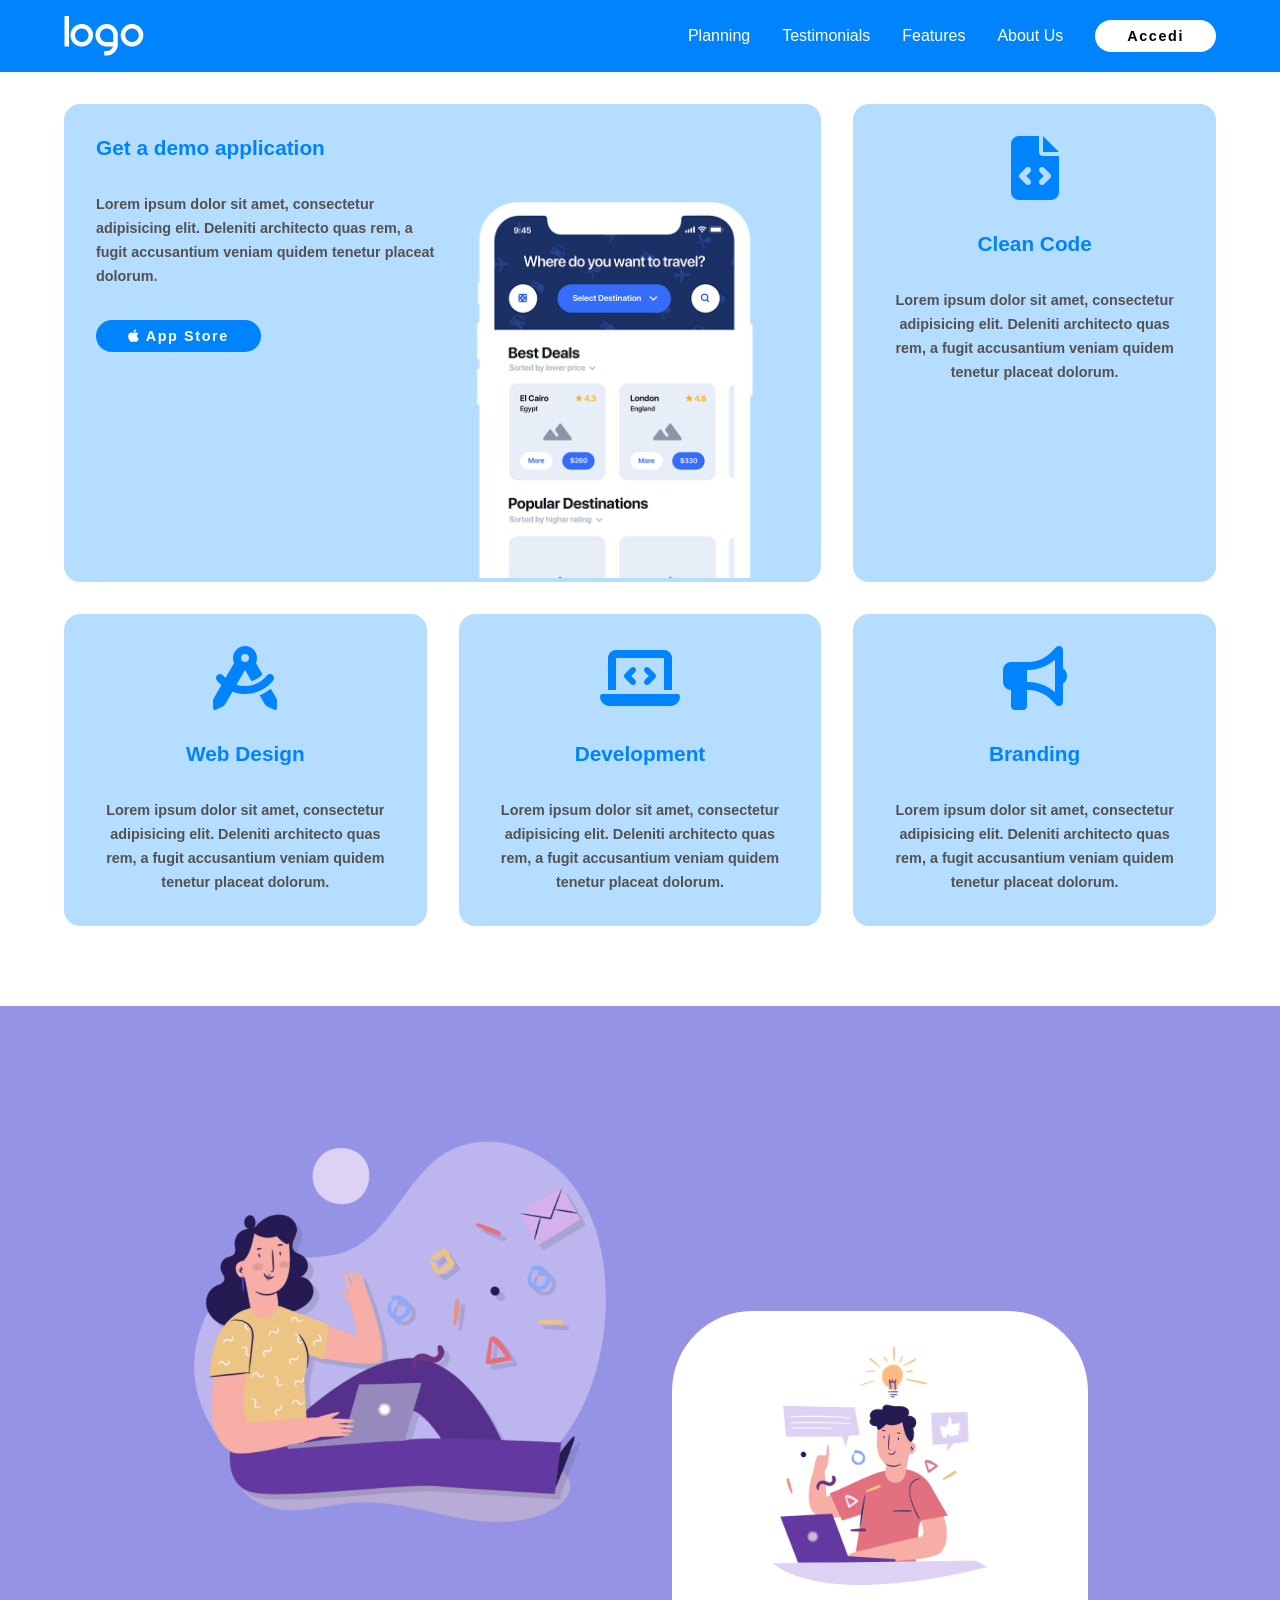
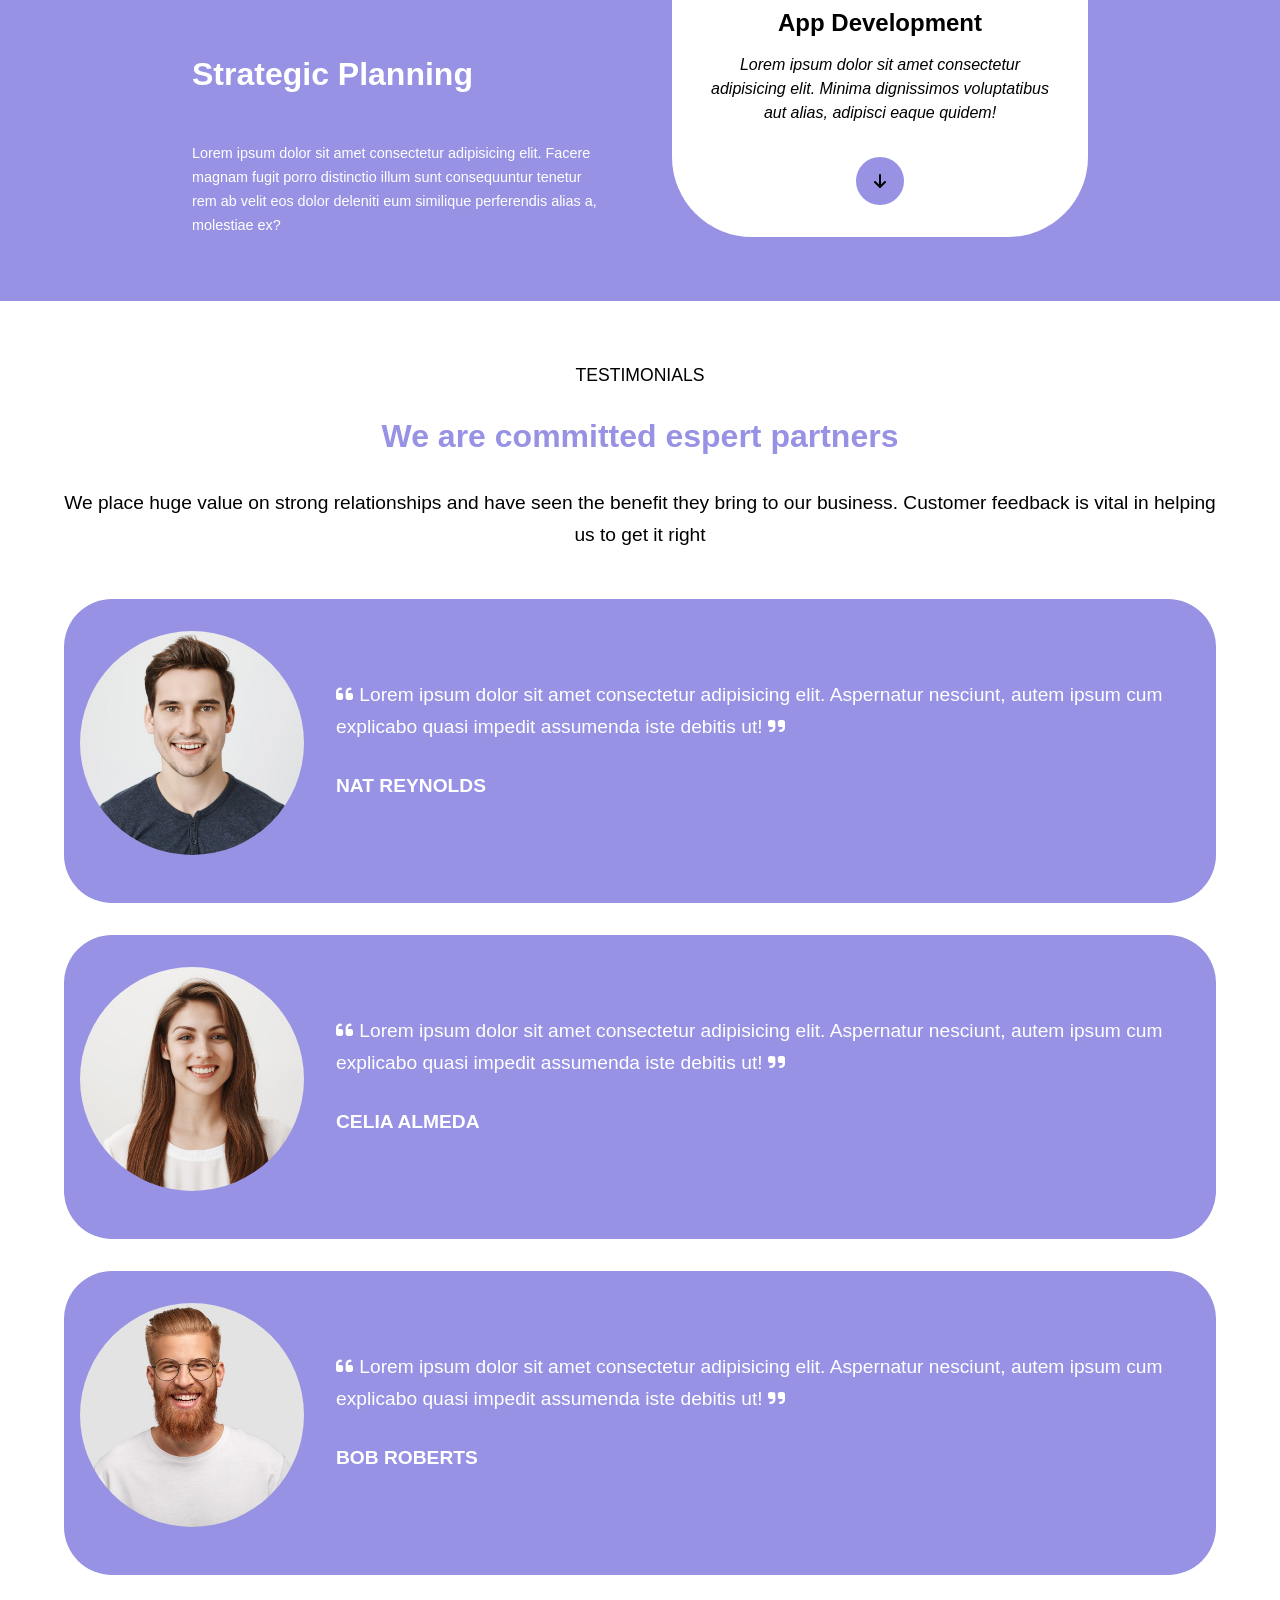
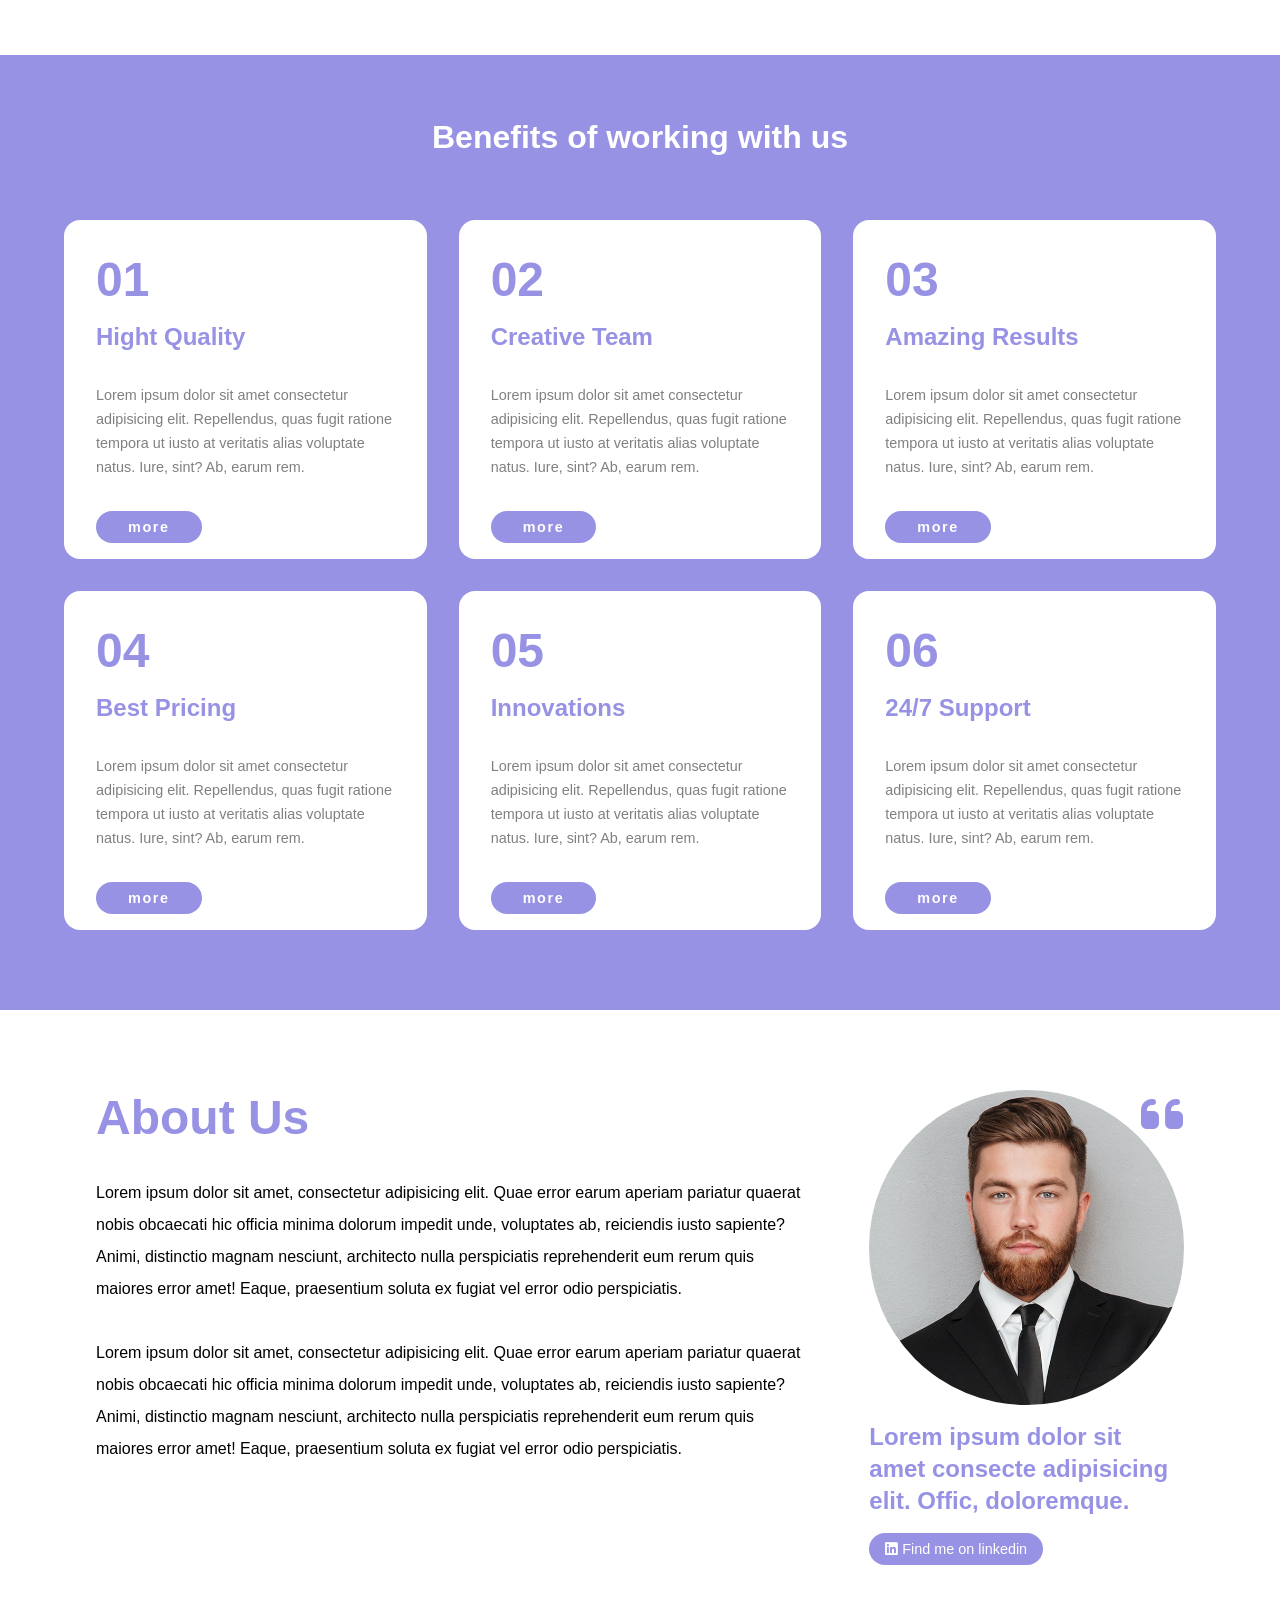
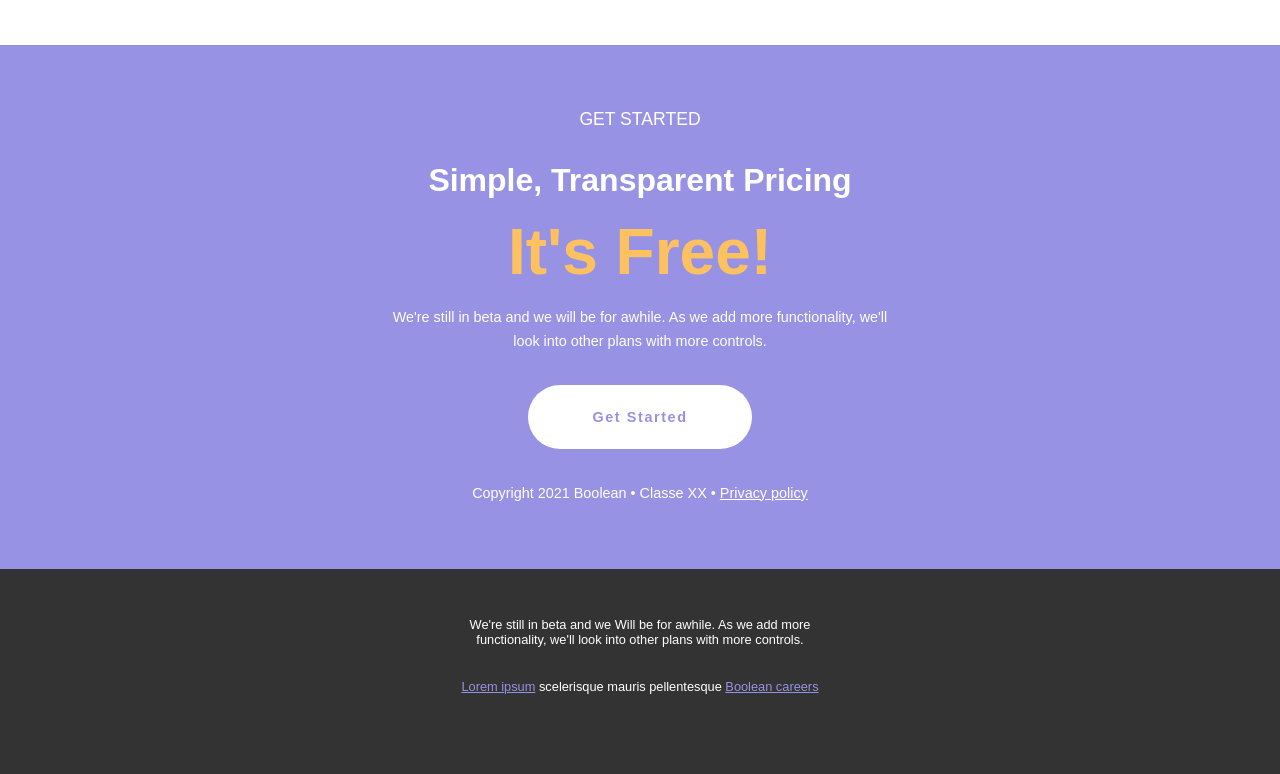
==== commit b0dd680f: "Resizable entire #footer" ====
--- a/index.html
+++ b/index.html
@@ -398,7 +398,7 @@
         <!-- /#site_main -->
 
         <footer id="site_footer">
-            <div class="container">
+            <div class="container py_3">
                 <p>We're still in beta and we Will be for awhile. As we add more functionality, we'll look into other plans with more controls.</p>
                 <p>
                     <a href="#">Lorem ipsum</a>
--- a/assets/css/style.css
+++ b/assets/css/style.css
@@ -319,5 +319,19 @@
     background-color: var(--rl_dark);
 }
 
+#site_footer p {
+    font-size: 0.8rem;
+    text-align: center;
+    color: var(--rl_white);
+    margin-bottom: 2rem;
+}
+
+#site_footer a {
+    color: var(--rl_primary);
+    text-decoration: underline;
+}
+
+
+
 /* #endregion site_footer */
 /* #endregion style */
--- a/assets/css/media_query.css
+++ b/assets/css/media_query.css
@@ -50,7 +50,8 @@
         max-width: 100%;
     }
 
-    .get_started .container {
+    .get_started .container,
+    #site_footer .container {
         width: 60%;
     }
 
@@ -116,6 +117,11 @@
         width: 40%;
     }
 
+    #site_footer .container {
+        width: 30%;
+    }
+
+
 }
 
 
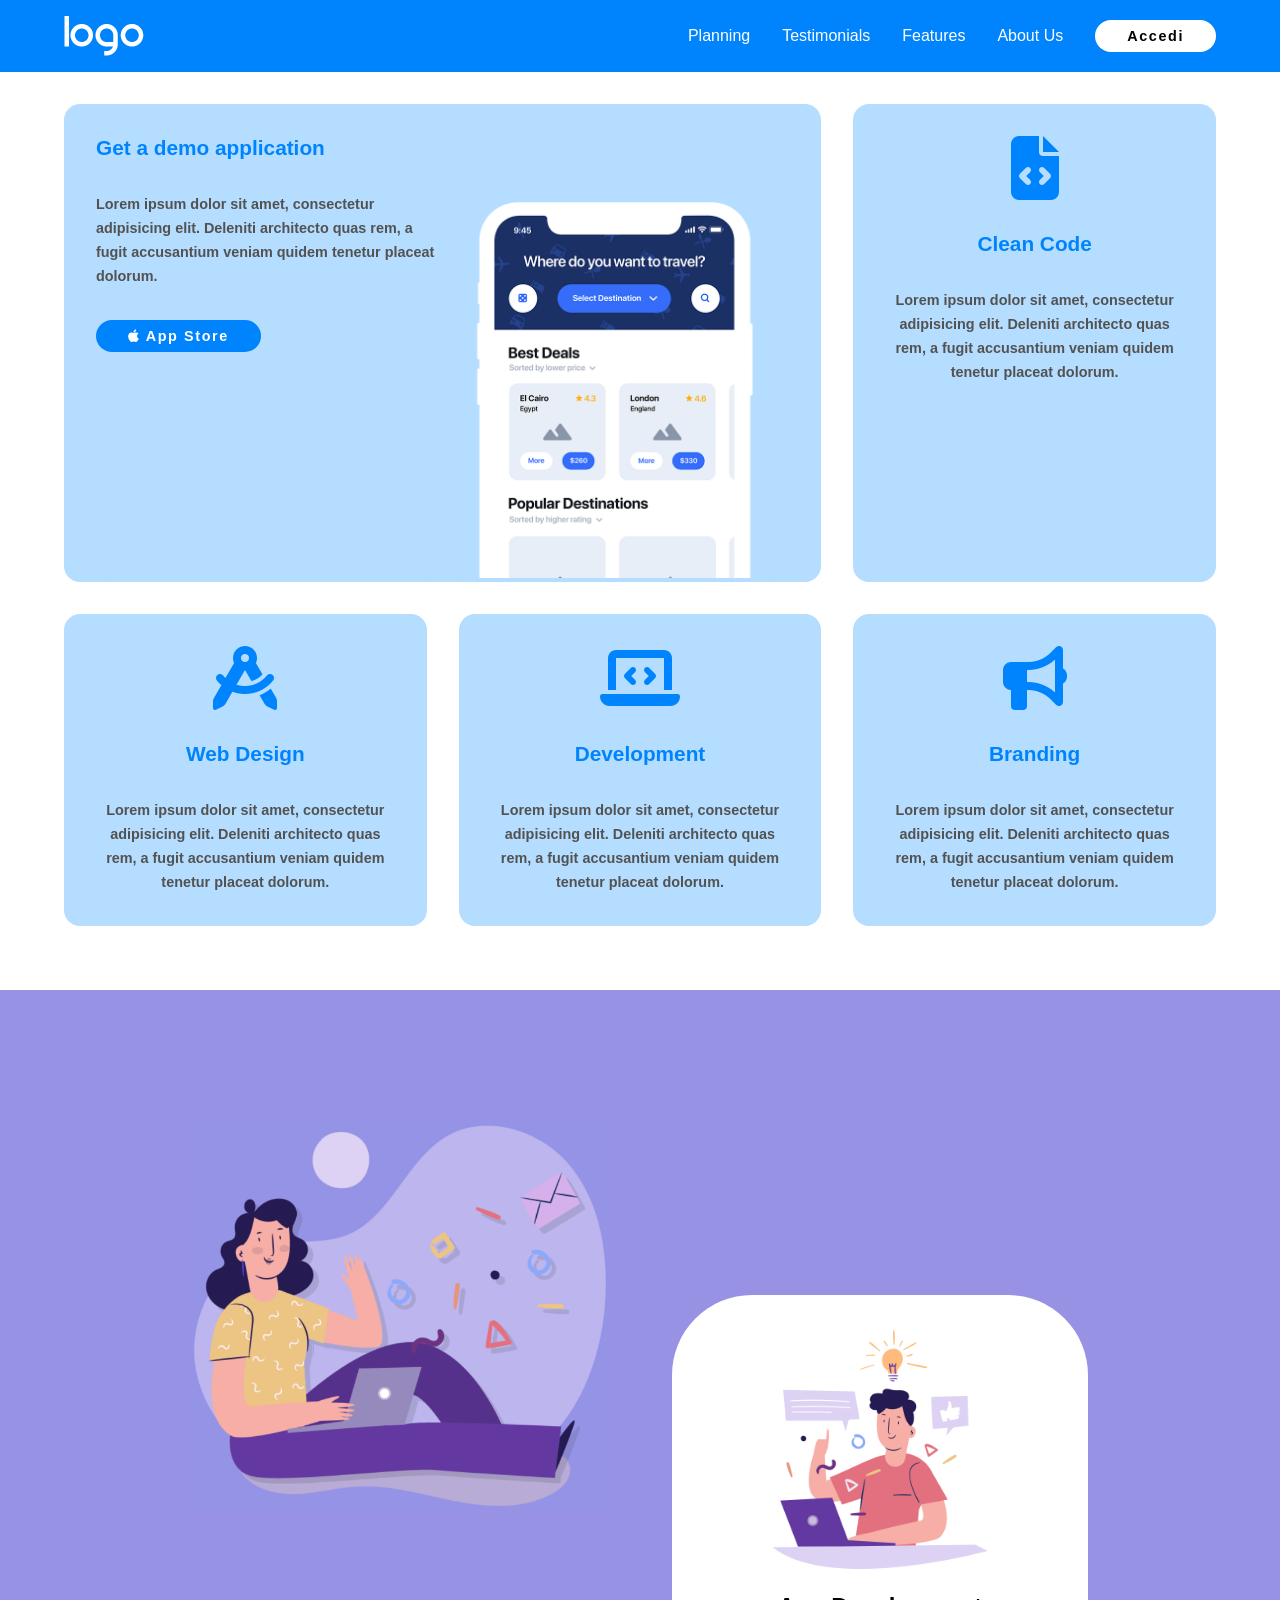
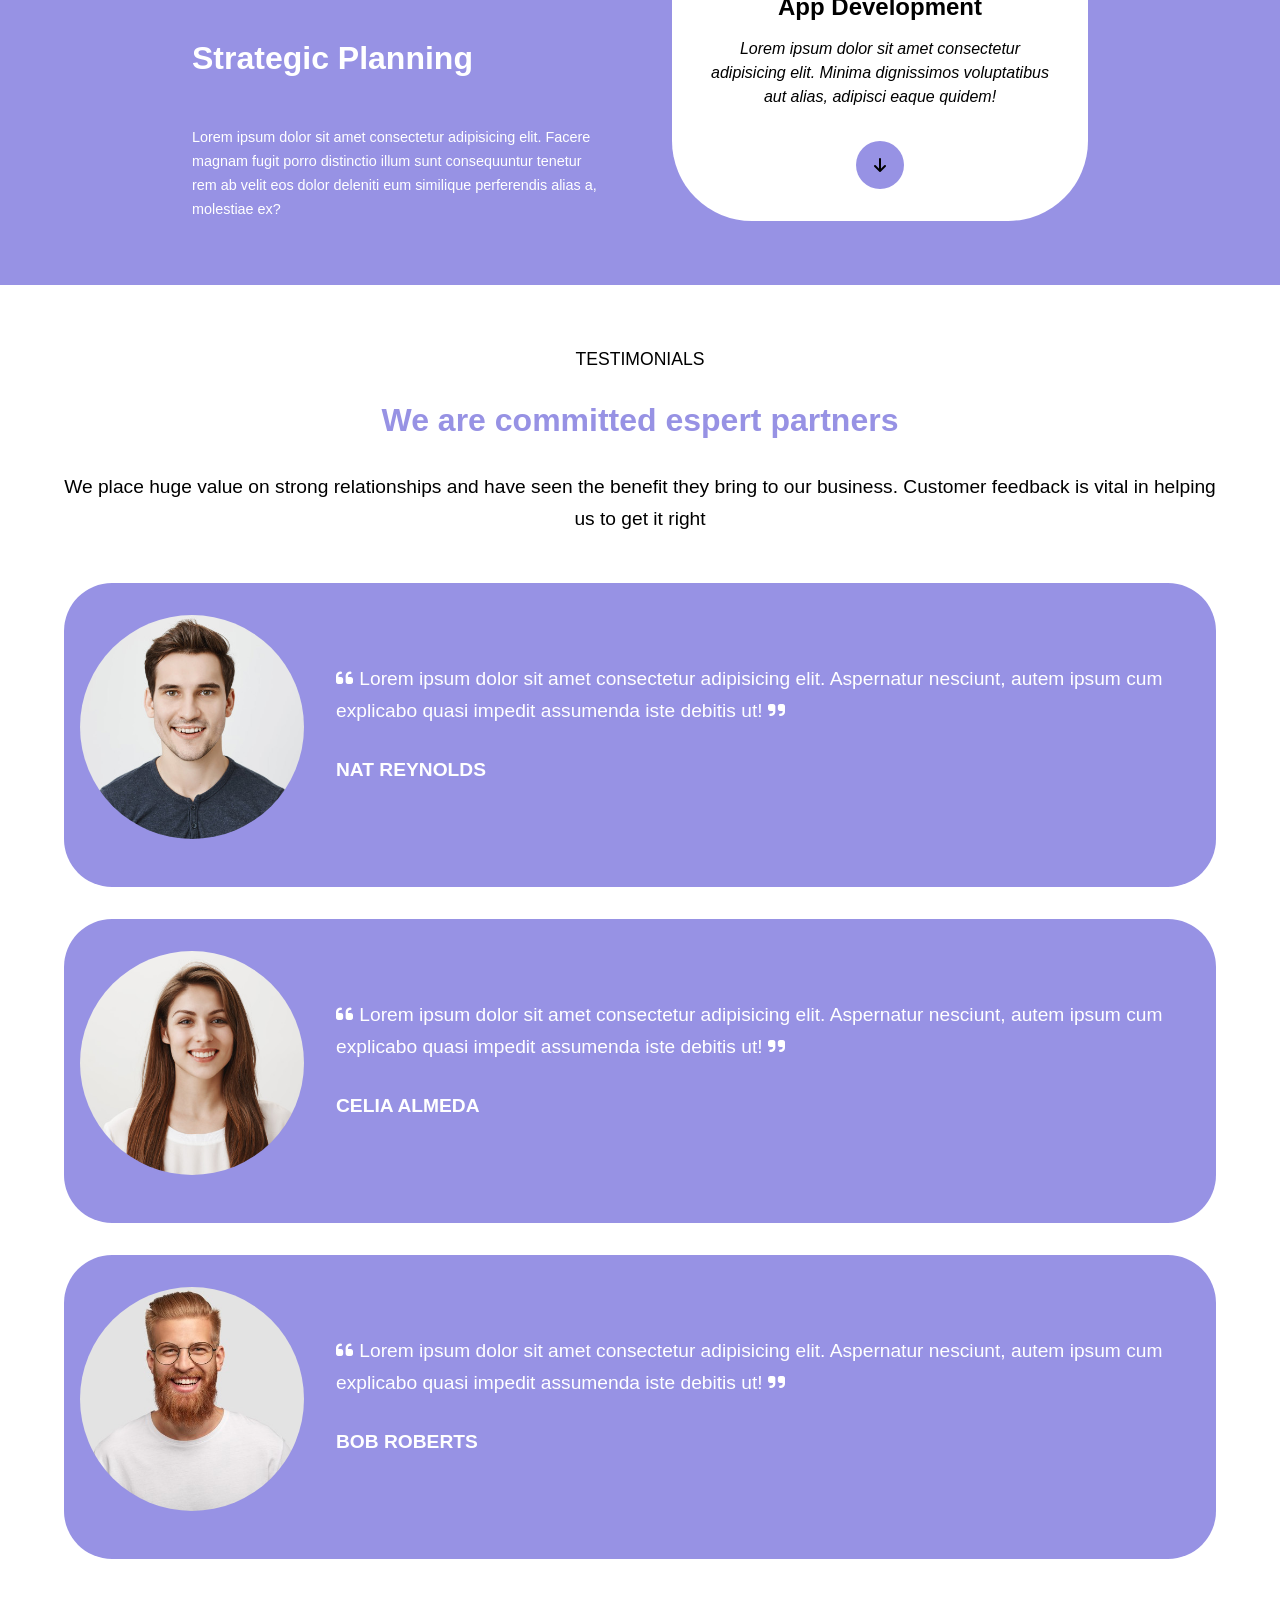
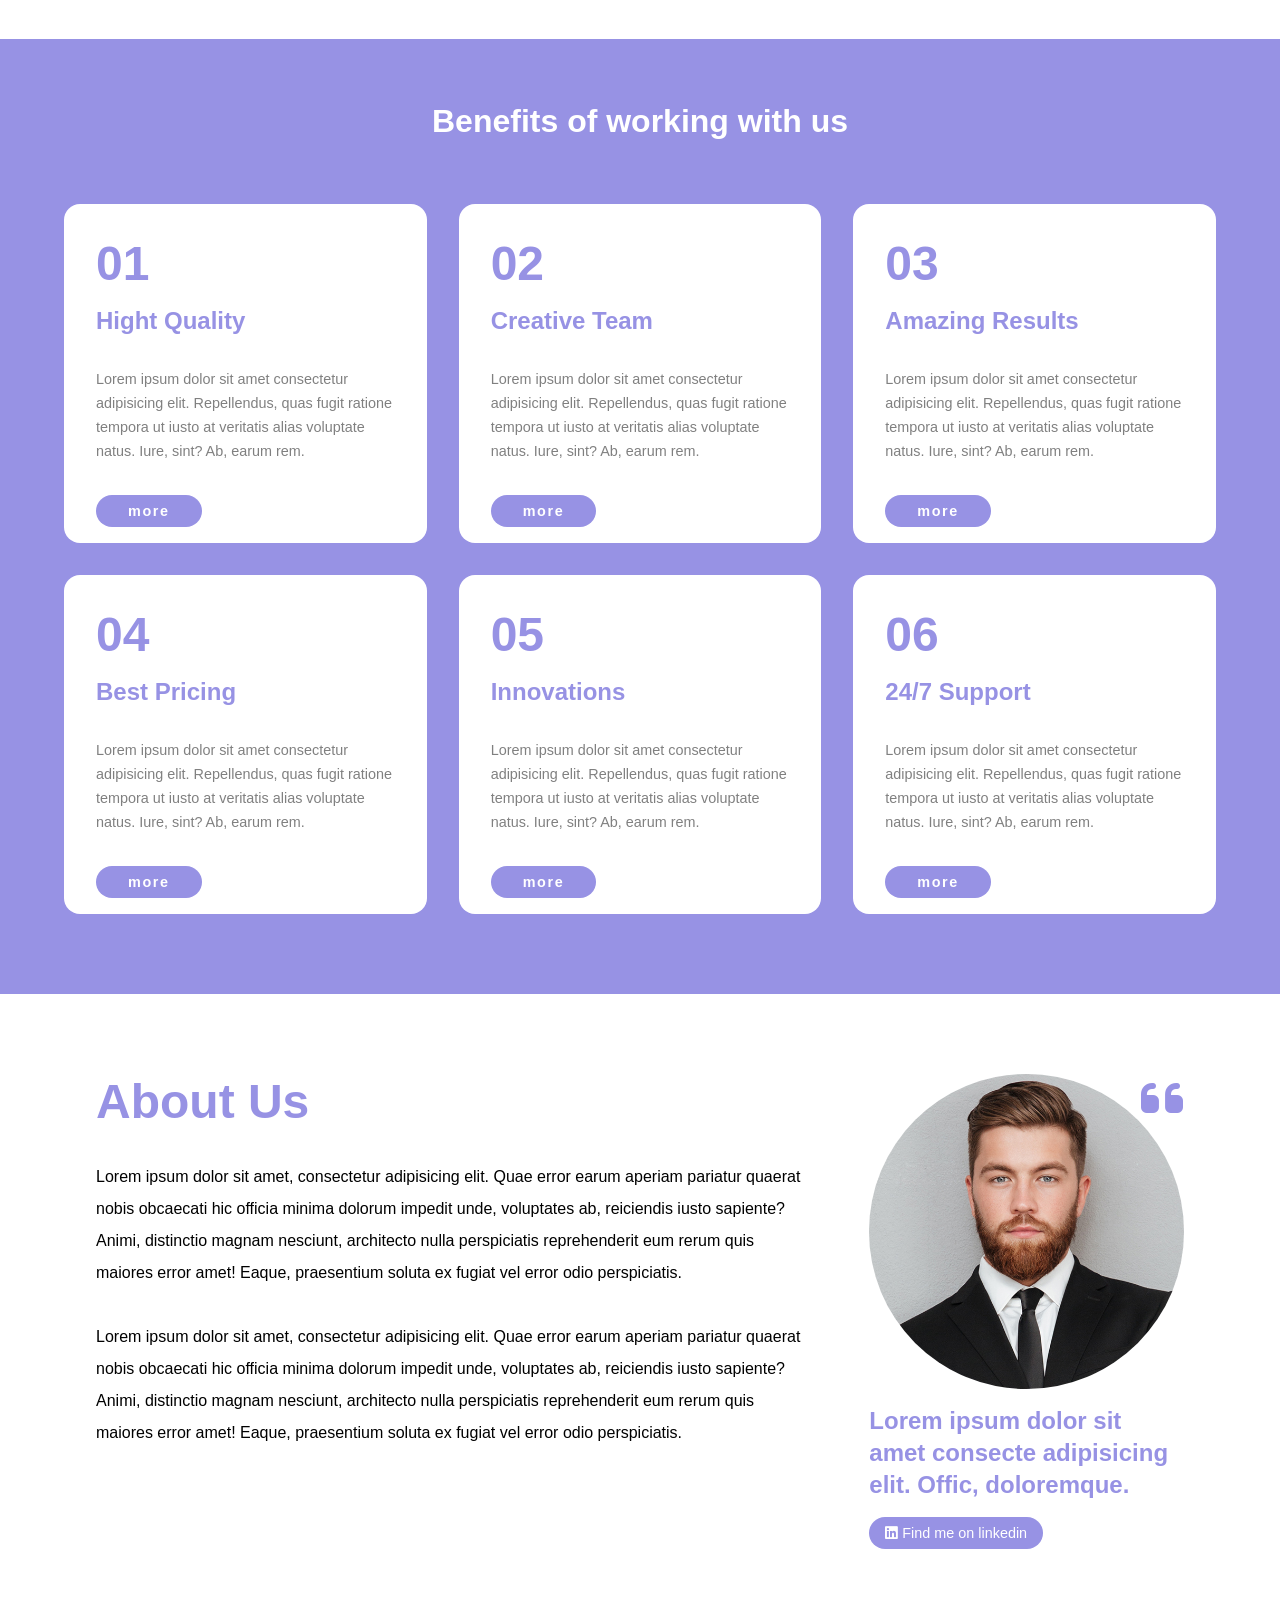
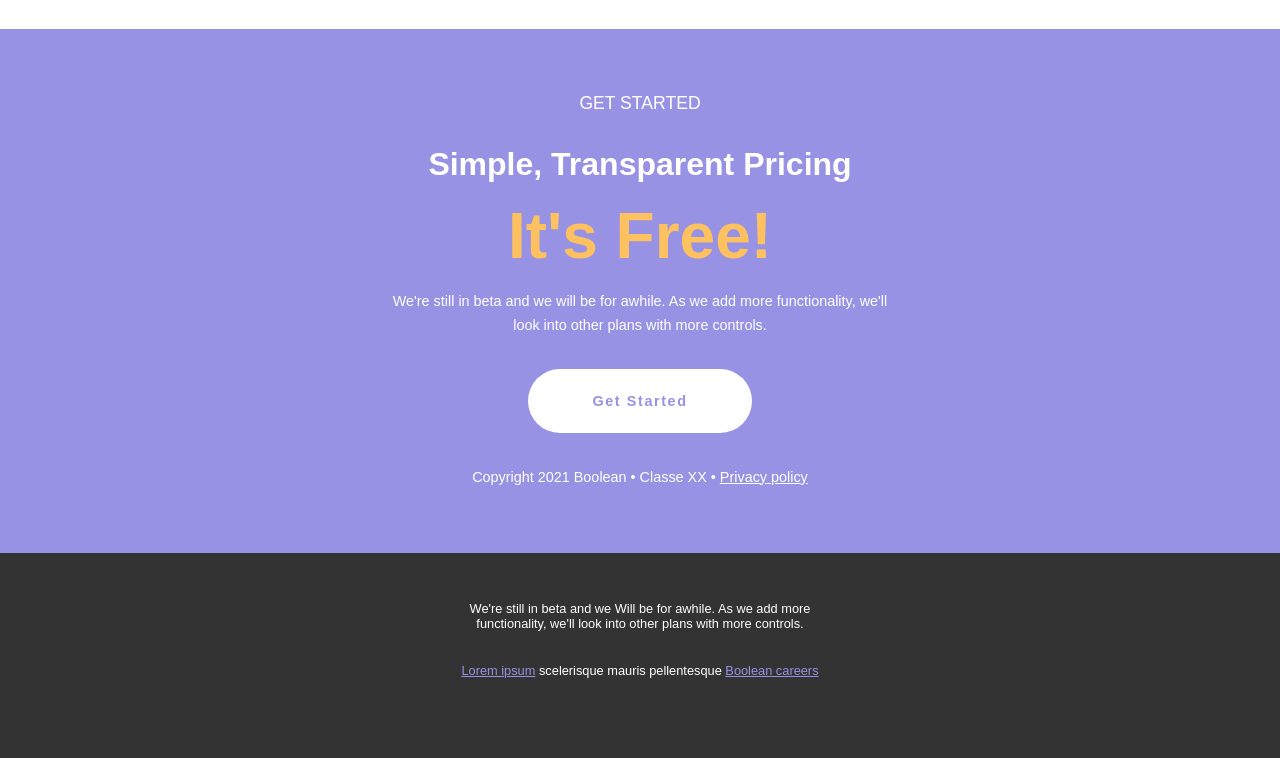
==== commit 137ac920: "Move pb_4 to banner into .banner>.container" ====
--- a/index.html
+++ b/index.html
@@ -42,8 +42,9 @@
         <!-- /#site_header -->
 
         <main id="site_main">
-            <div class="banner pb_5">
-                <div class="container">
+
+            <div class="banner">
+                <div class="container pb_4">
                     <div class="row mx_-1">
                         <div class="col_12 col_md_8 pt_2 px_1">
                             <div class="card pt_2 px_2">
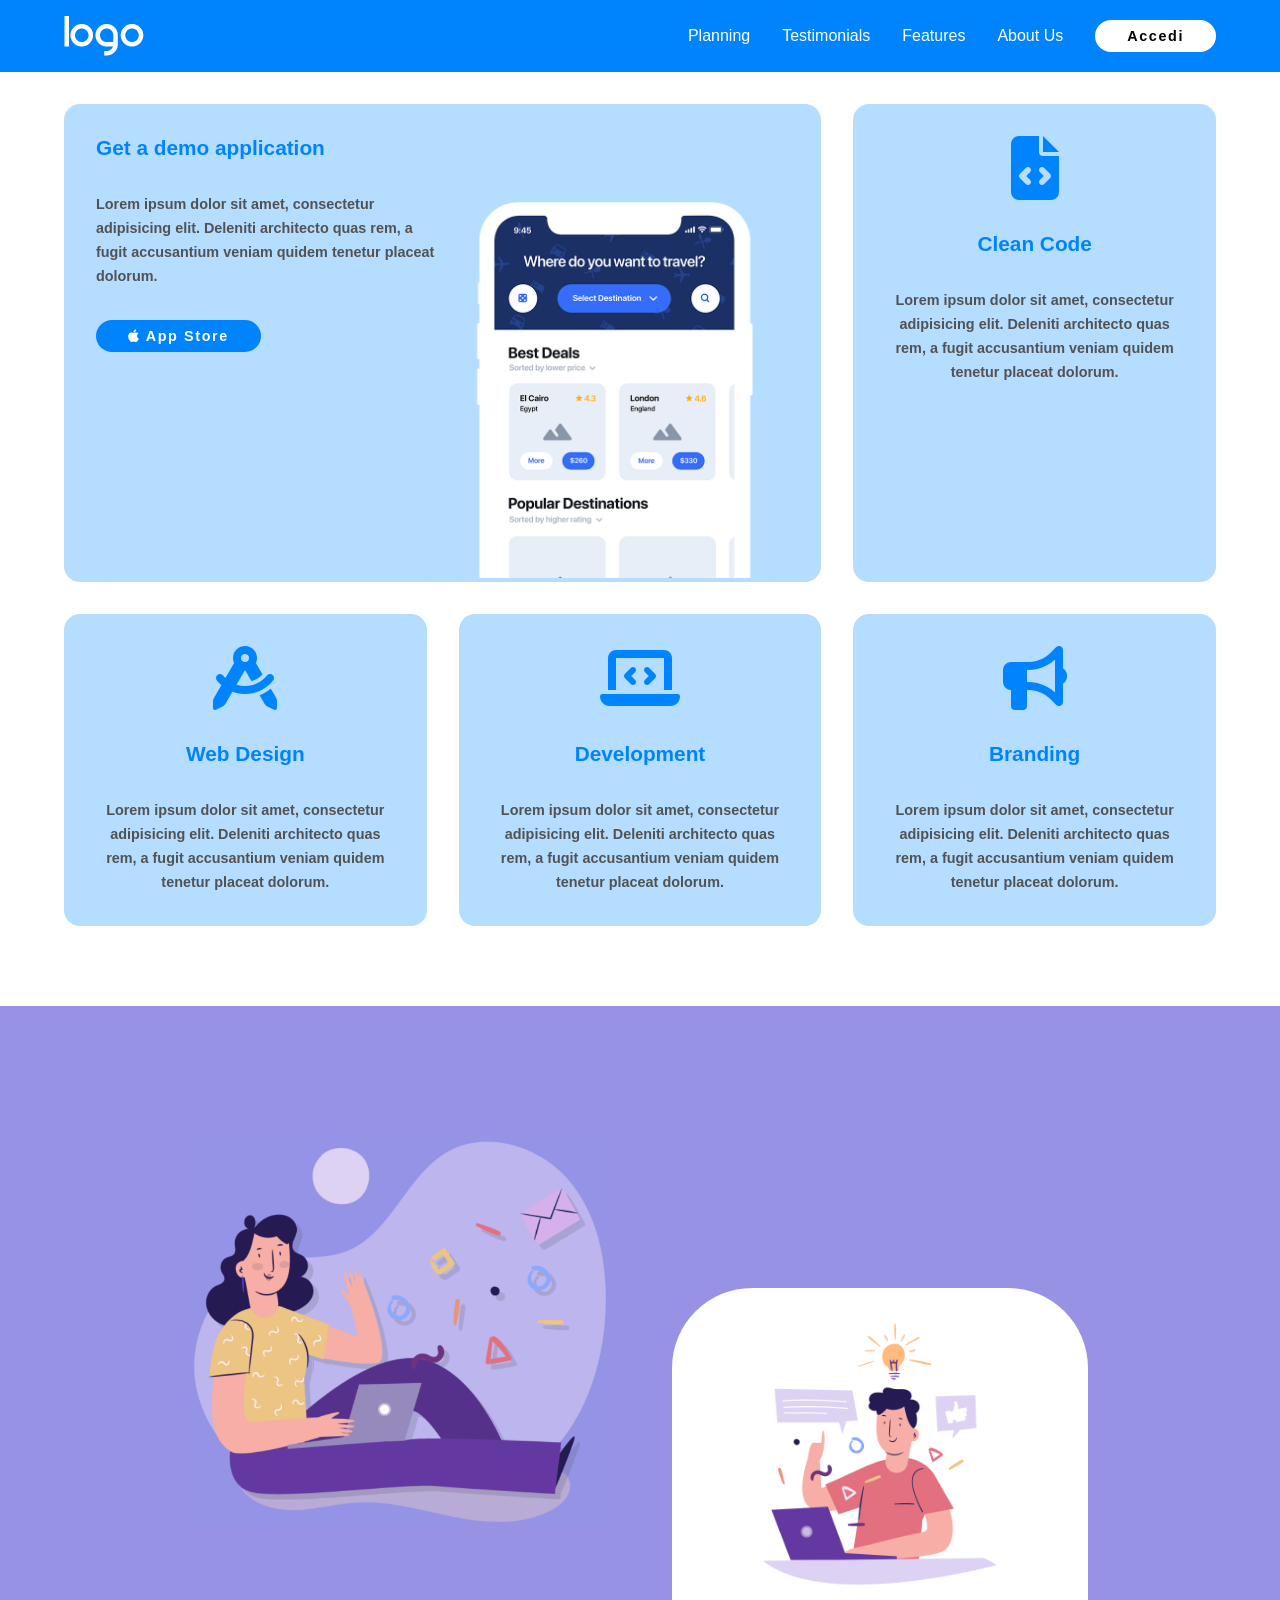
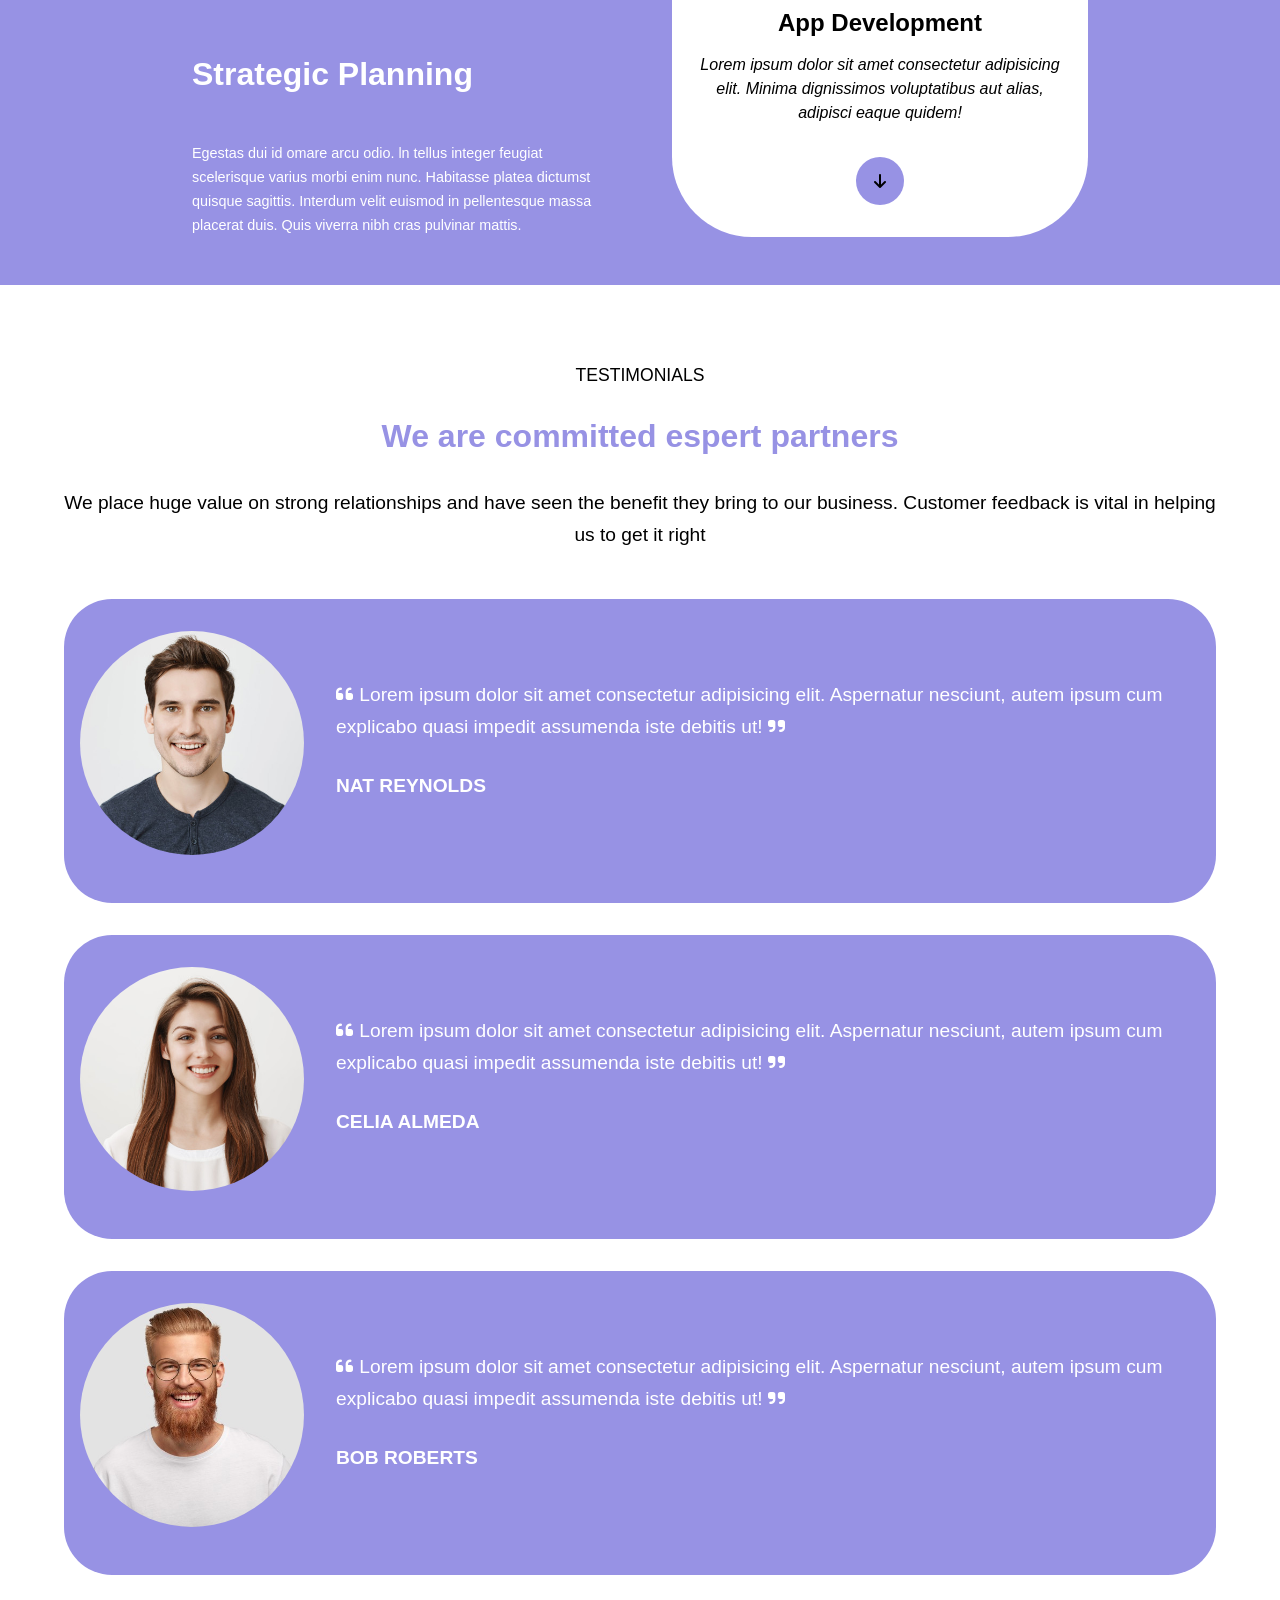
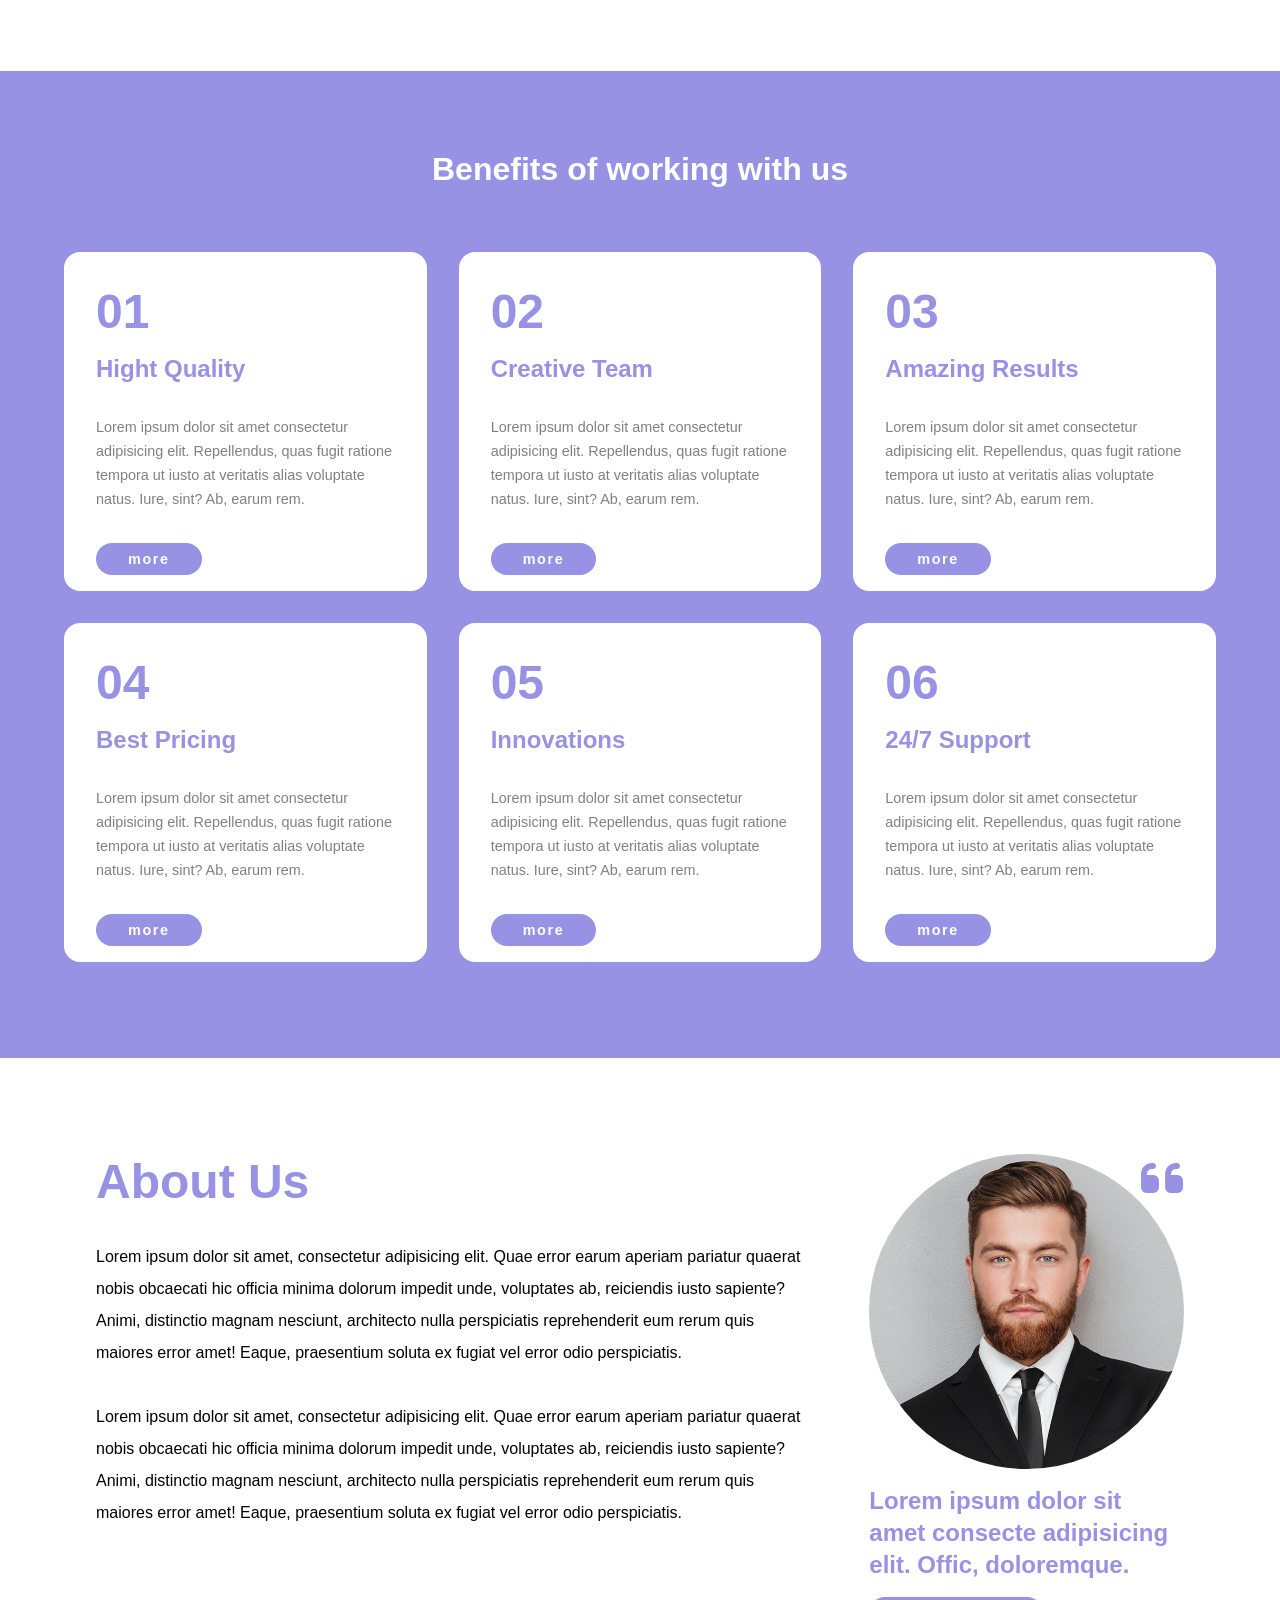
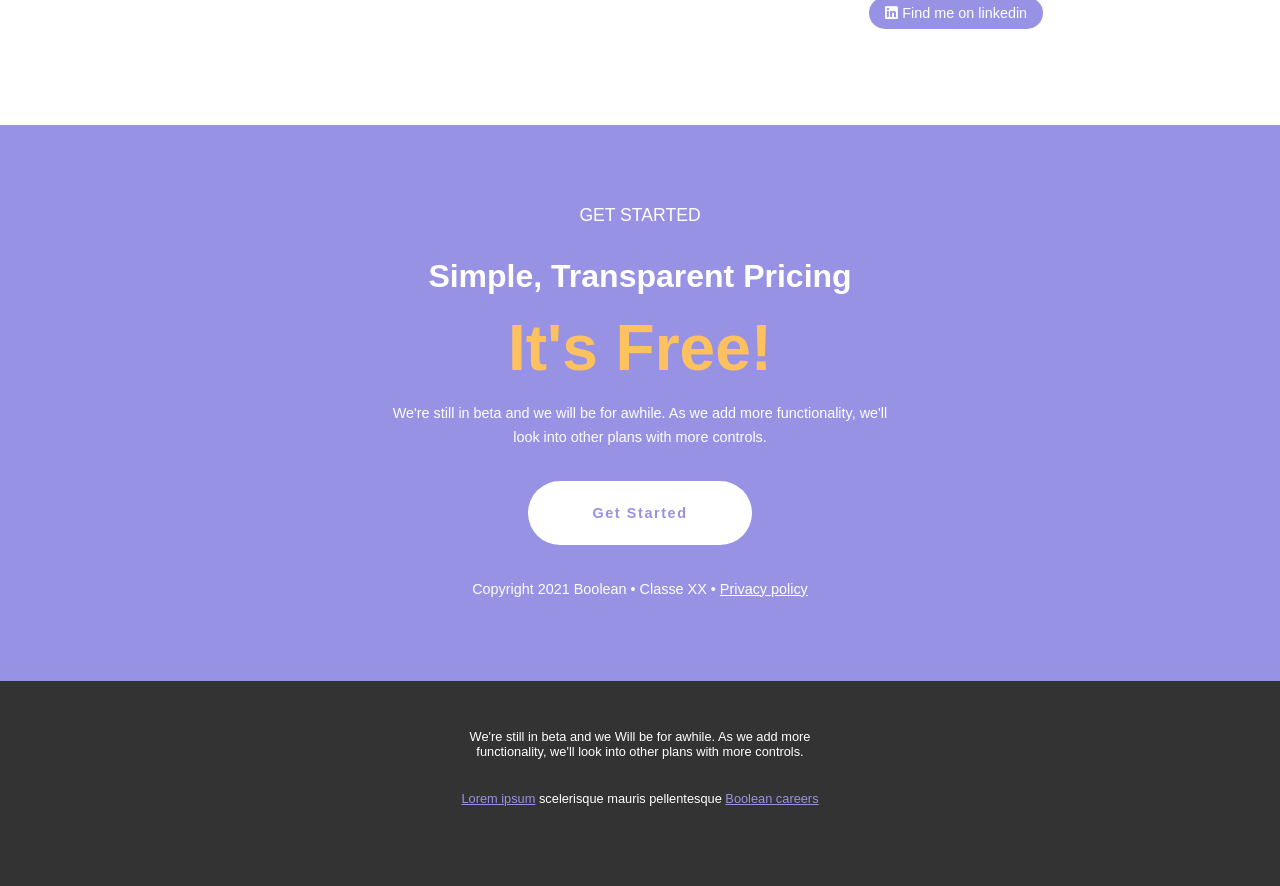
==== commit 2b9b3474: "Resize #planning" ====
--- a/index.html
+++ b/index.html
@@ -44,7 +44,7 @@
         <main id="site_main">
 
             <div class="banner">
-                <div class="container pb_4">
+                <div class="container pb_5">
                     <div class="row mx_-1">
                         <div class="col_12 col_md_8 pt_2 px_1">
                             <div class="card pt_2 px_2">
@@ -127,21 +127,21 @@
             <!-- /.banner -->
 
             <section id="planning">
-                <div class="container py_4">
-                    <div class="row mx_-2">
-                        <div class="col_12 col_lg_6 px_2">
-                            <div class="card">
+                <div class="container py_5">
+                    <div class="row">
+                        <div class="col_12 col_lg_6">
+                            <div class="strategy">
                                 <div class="txt_a_c">
                                     <img src="./assets/img/planning1.png" alt="Phone">
                                 </div>
                                 <h2>Strategic Planning</h2>
-                                <p>Lorem ipsum dolor sit amet consectetur adipisicing elit. Facere magnam fugit porro distinctio illum sunt consequuntur tenetur rem ab velit eos dolor deleniti eum similique perferendis alias a, molestiae ex?</p>
+                                <p>Egestas dui id omare arcu odio. ln tellus integer feugiat scelerisque varius morbi enim nunc. Habitasse platea dictumst quisque sagittis. Interdum velit euismod in pellentesque massa placerat duis. Quis viverra nibh cras pulvinar mattis. </p>
                             </div>
                             <!-- /.card -->
                         </div>
                         <!-- /.col_12 col_lg_6 -->
-                        <div class="col_12 col_lg_6 px_2 pt_3">
-                            <div class="card p_2">
+                        <div class="col_12 col_lg_6 pt_3">
+                            <div class="development">
                                 <img src="./assets/img/planning2.png" alt="Phone">
                                 <h3>App Development</h3>
                                 <p>Lorem ipsum dolor sit amet consectetur adipisicing elit. Minima dignissimos voluptatibus aut alias, adipisci eaque quidem!</p>
@@ -158,7 +158,7 @@
             <!-- /.planning -->
 
             <section id="testimonials">
-                <div class="container py_4">
+                <div class="container py_5">
                     <h2>TESTIMONIALS</h2>
                     <h3>We are committed espert partners</h3>
                     <P>We place huge value on strong relationships and have seen the benefit they bring to our business. Customer feedback is vital in helping us to get it right</P>
@@ -267,7 +267,7 @@
             <!-- /.testimonials -->
 
             <section id="features">
-                <div class="container py_4">
+                <div class="container py_5">
                     <h2>Benefits of working with us</h2>
                     <div class="row mx_-1">
 
@@ -345,7 +345,7 @@
             <!-- /.benefits -->
 
             <section id="about_us">
-                <div class="container py_4">
+                <div class="container py_5">
                     <div class="row mx_-1">
                         <div class="col_12 col_md_7 col_lg_8 p_1">
                             <div class="testo ">
@@ -380,7 +380,7 @@
             <!-- /.about_us  -->
 
             <section class="get_started">
-                <div class="container py_4">
+                <div class="container py_5">
                     <h2>GET STARTED</h2>
                     <h3>Simple, Transparent Pricing</h3>
                     <h4>It's Free!</h4>
--- a/assets/css/style.css
+++ b/assets/css/style.css
@@ -86,23 +86,23 @@
     font-size: 2rem;
 }
 
-#planning .col_12:nth-child(1) p {
+#planning .strategy p {
     font-size: 0.9rem;
     line-height: 1.5rem;
 }
 
-#planning .col_12:nth-child(1) img {
-    text-align: center;
-}
-
-
-#planning .col_12:nth-child(2) .card {
+#planning .strategy img {
+    text-align: center;
+}
+
+#planning .development {
+    padding: 2rem 1rem;
     background-color: white;
     border-radius: 5rem;
     text-align: center;
 }
 
-#planning .col_12:nth-child(2) p {
+#planning .development p {
     line-height: 1.5rem;
     margin-bottom: 2rem;
 }
@@ -111,12 +111,12 @@
     margin: 1rem 0;
 }
 
-#planning .col_12:nth-child(2) p {
+#planning .development p {
     font-style: italic;
 }
 
 #planning .circle-around {
-    /* override */
+    /* Override locale di una classe in utility */
     background-color: var(--rl_primary);
     width: 3rem;
     height: 3rem;
--- a/assets/css/media_query.css
+++ b/assets/css/media_query.css
@@ -1,15 +1,25 @@
-/* #region media query */
 /* #endregion media query */
-
+/* #region Media-Query-768px */
 @media screen and (min-width: 768px) {
     .container {
         width: 90%;
     }
 
+    .get_started .container,
+    #site_footer .container {
+        width: 60%;
+    }
+
+    /* #region site_header */
+    /* #endregion site_header */
+    /* #region site_main */
+    /* #region banner */
     .banner img {
         max-width: 50%;
     }
 
+    /* #endregion banner */
+    /* #region planning */
     #planning .container {
         padding-top: 8rem;
     }
@@ -22,6 +32,8 @@
         font-size: 1.5rem;
     }
 
+    /* #endregion planning */
+    /* #region testimonials */
     #testimonials .foto {
         padding: 0;
     }
@@ -36,6 +48,10 @@
         text-align: left;
     }
 
+    /* #endregion testimonials */
+    /* #region features */
+    /* #endregion features */
+    /* #region about_us */
     #about_us .testo {
         padding-left: 2rem;
         padding-right: 1rem;
@@ -50,11 +66,9 @@
         max-width: 100%;
     }
 
-    .get_started .container,
-    #site_footer .container {
-        width: 60%;
-    }
-
+    /* #endregion about_us */
+    /* #region get_started */
+    /* #endregion get_started */
     .get_started h3 {
         font-size: 2rem;
     }
@@ -63,10 +77,17 @@
         font-size: 4rem;
     }
 
-
+    /* #endregion site_main */
+    /* #region site_footer */
+    /* #endregion site_footer */
 }
 
+/* #endregion Media-Query-768px*/
+
+/* #region Media-Query-1200px */
 @media screen and (min-width: 1200px) {
+
+    /* #region site_header */
     #site_header .menu .list_inline {
         /* Override locale di una classe in utility */
         gap: 2rem;
@@ -84,13 +105,25 @@
         display: none;
     }
 
+    /* #endregion site_header */
+    /* #region site_main */
+    /* #region banner */
     .banner img {
         max-width: 100%;
     }
 
+    /* #endregion banner */
+    /* #region planning */
     #planning .container {
-        padding-right: 8rem;
-        padding-left: 8rem;
+        padding: 8rem 8rem 3rem 8rem;
+    }
+
+    #planning .row {
+        margin: 0 -2rem;
+    }
+
+    #planning .col_12 {
+        padding: 0 2rem;
     }
 
     #planning h2 {
@@ -102,10 +135,12 @@
         align-self: flex-end;
     }
 
-    #planning .col_12:nth-child(2) img {
+    #planning .development img {
         max-width: 70%;
     }
 
+    /* #endregion planning */
+    /* #region testimonials */
     #testimonials .testo {
         font-size: 0.9rem;
         padding-top: 3rem;
@@ -113,16 +148,25 @@
         text-align: left;
     }
 
+    /* #endregion testimonials */
+    /* #region features */
+    /* #endregion features */
+    /* #region about_us */
+    /* #endregion about_us */
+    /* #region get_started */
     .get_started .container {
         width: 40%;
     }
 
+    /* #endregion get_started */
+    /* #endregion site_main */
+    /* #region site_footer */
     #site_footer .container {
         width: 30%;
     }
 
-
+    /* #endregion site_footer */
 }
 
-
+/* #endregion Media-Query-1200px*/
 /* #endregion media query */
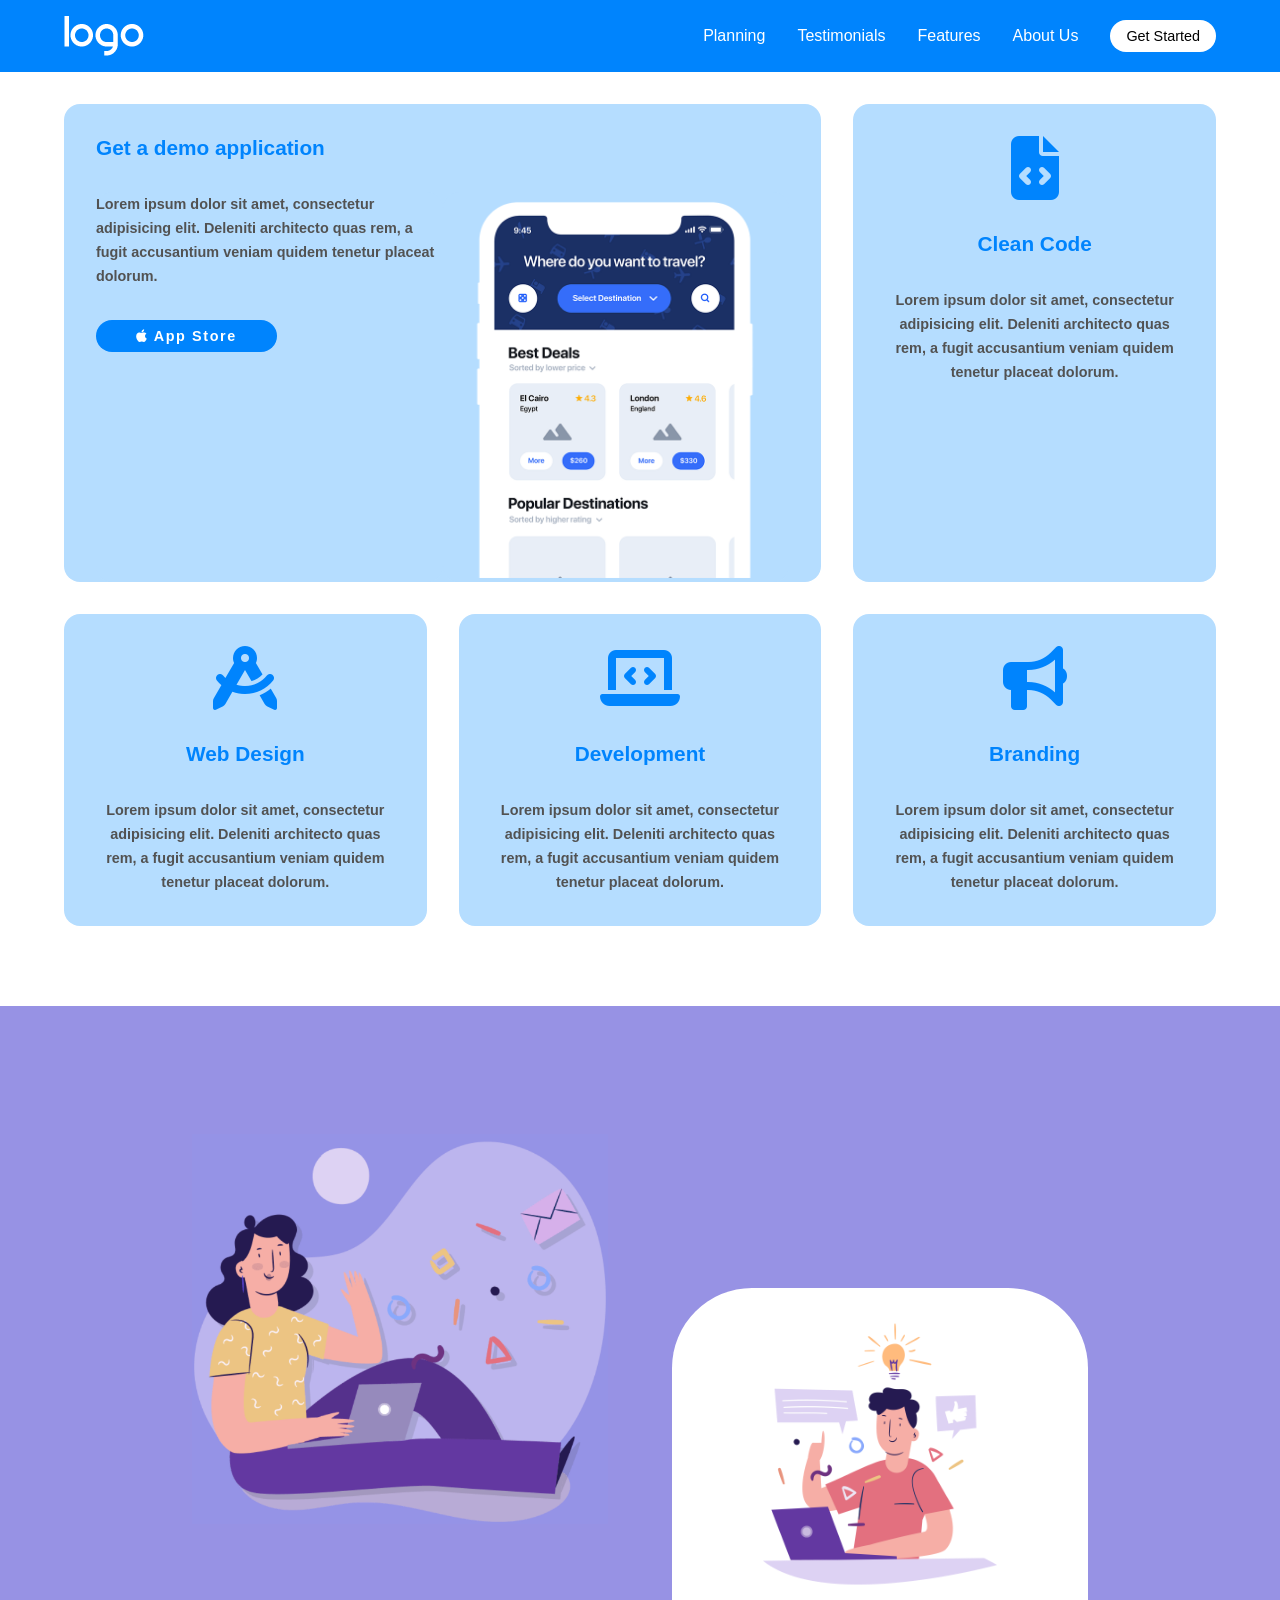
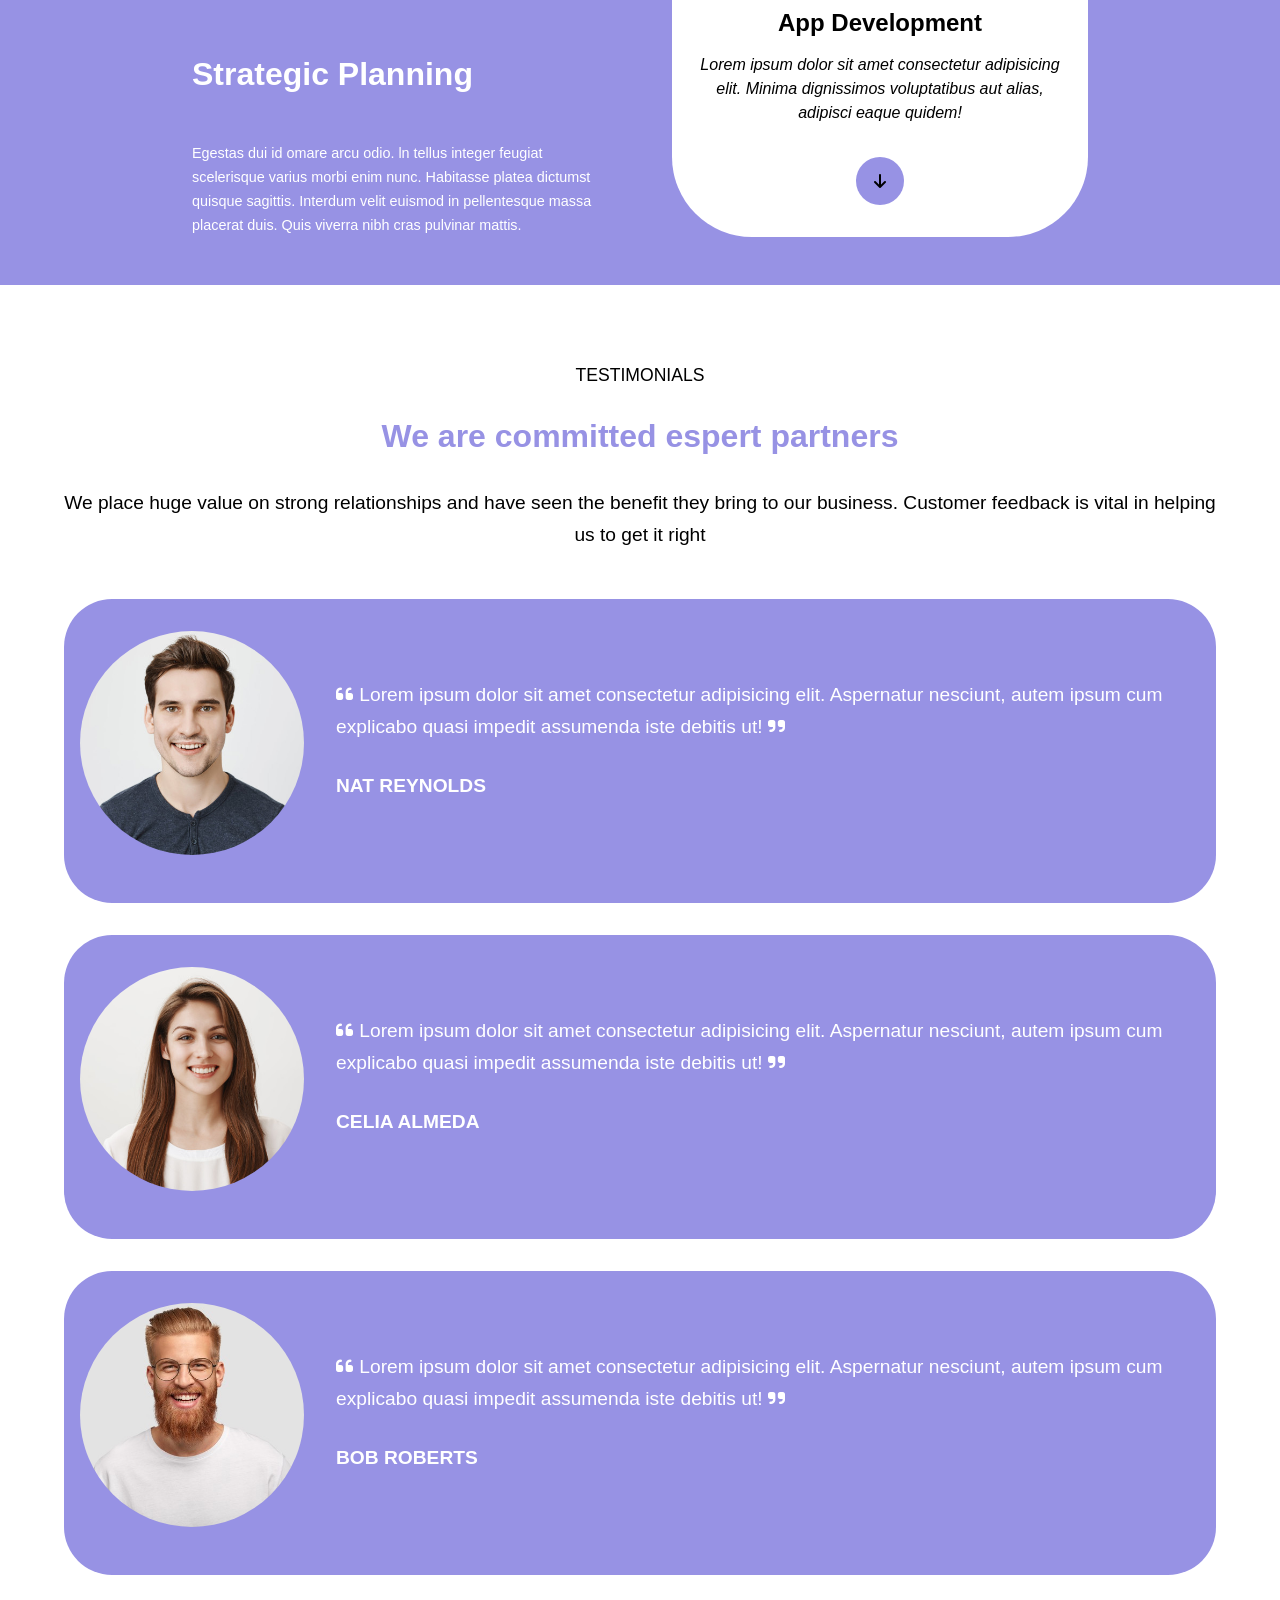
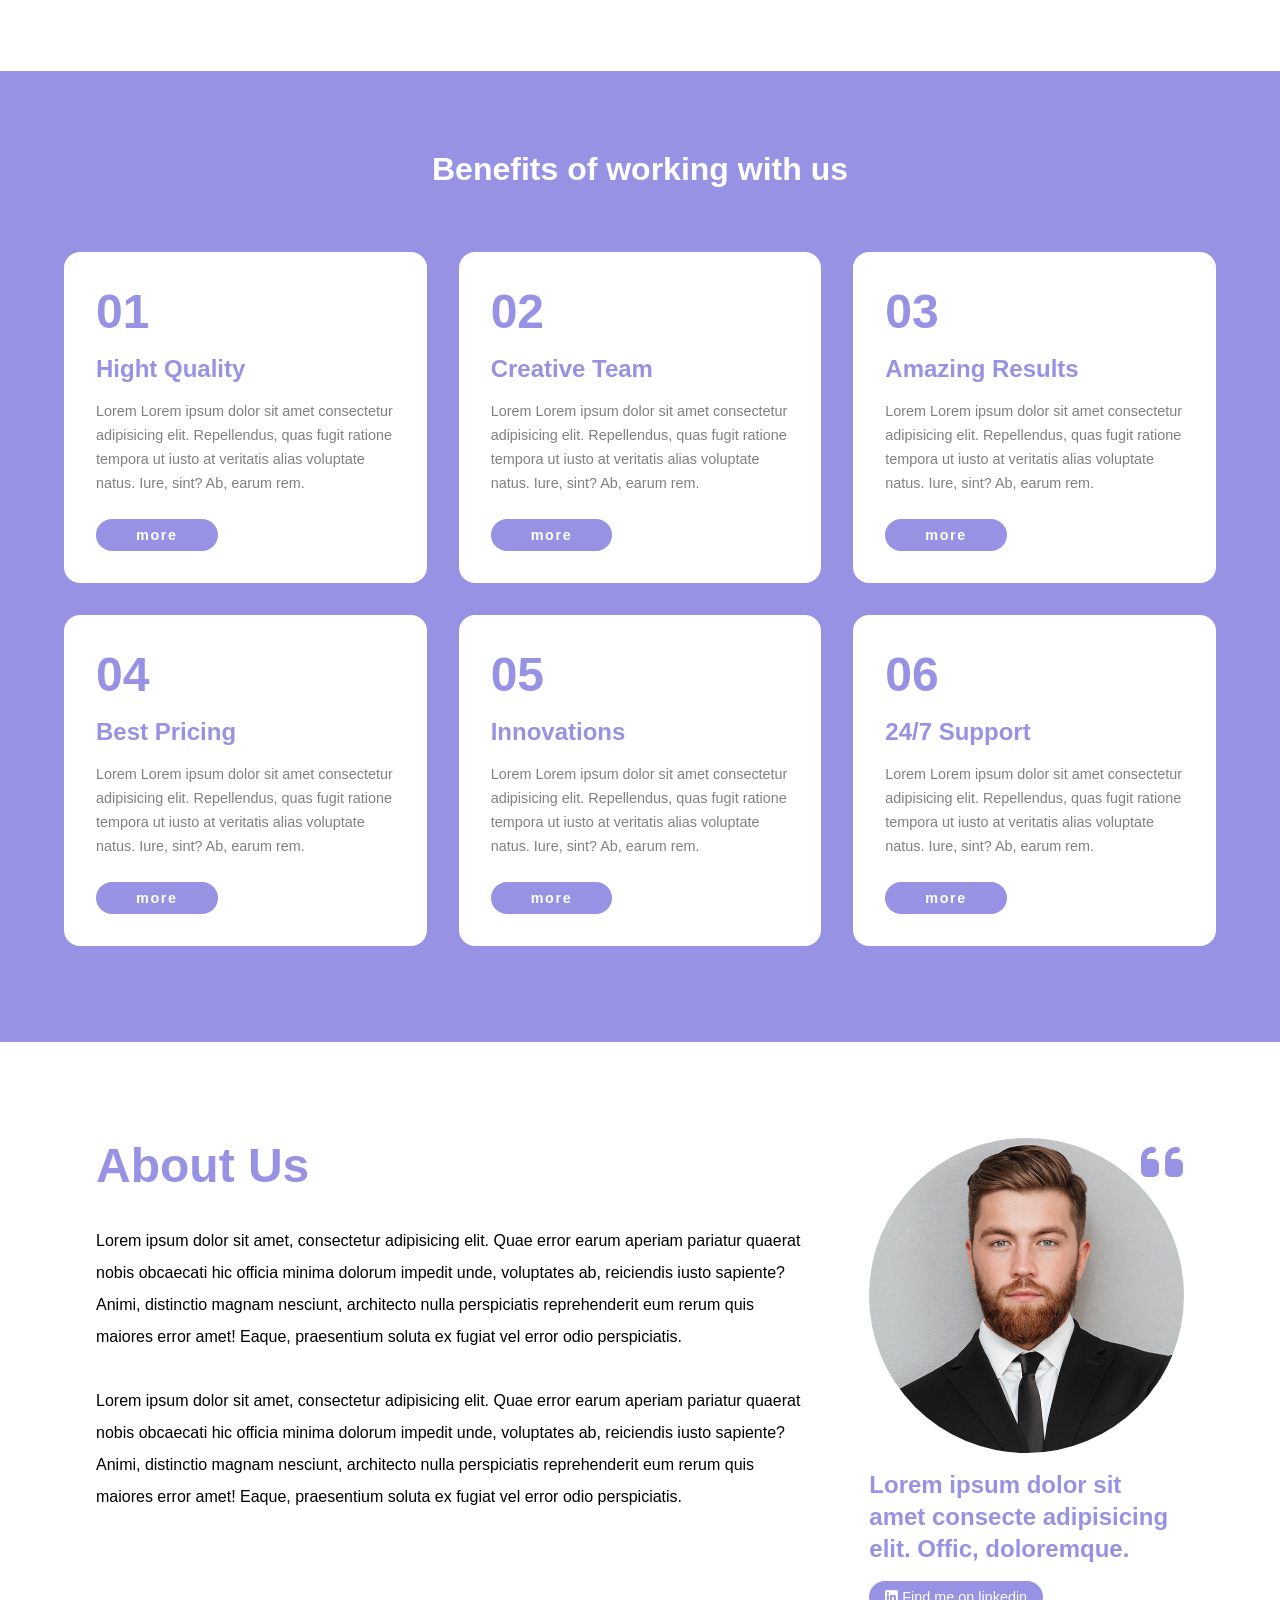
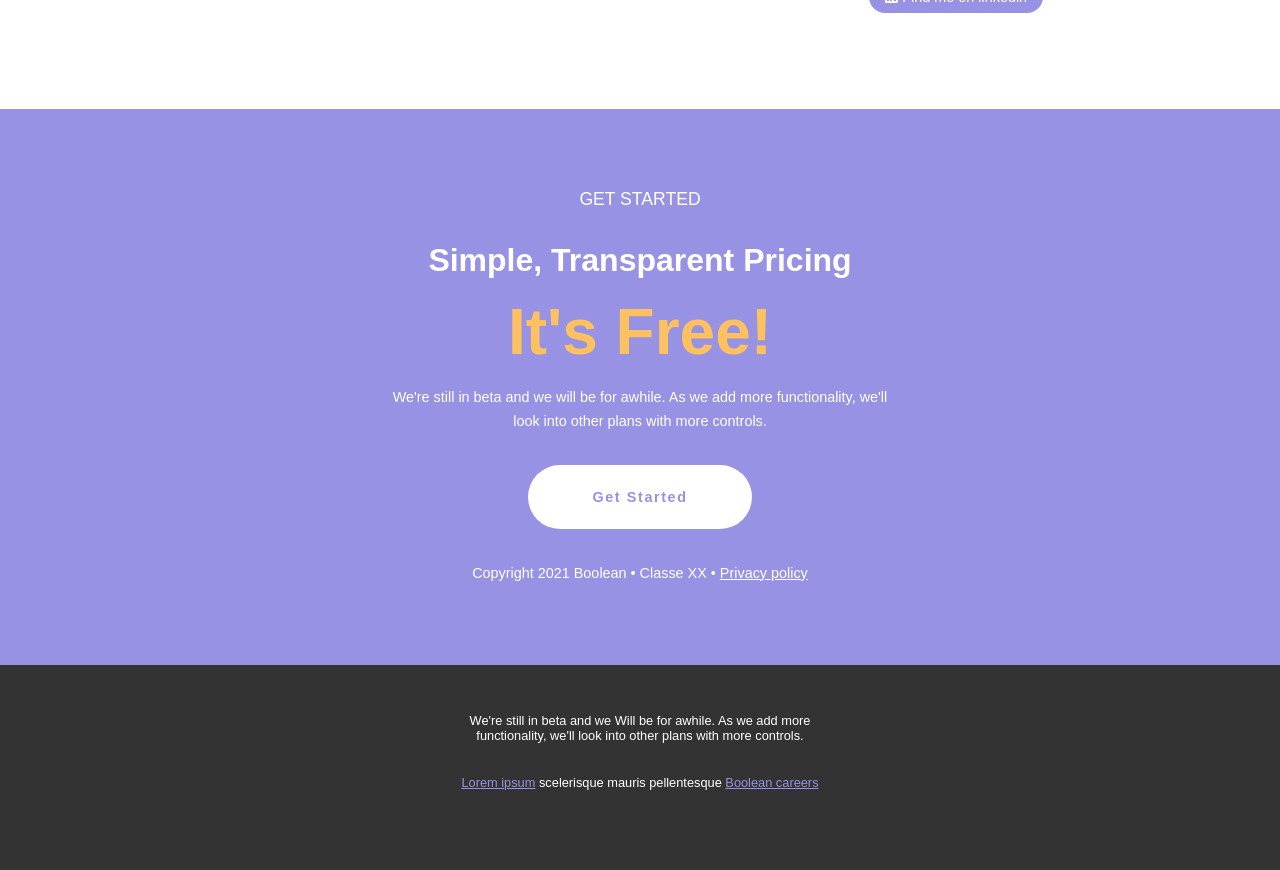
==== commit 902ef229: "Refactoring #features" ====
--- a/index.html
+++ b/index.html
@@ -31,7 +31,7 @@
                             <li><a href="#features">Features</a></li>
                             <li><a href="#about_us">About Us</a></li>
                         </ul>
-                        <div><a href="#" class="btn btn_white ">Accedi</a></div>
+                        <div><a href="#" class="btn btn_white ">Get Started</a></div>
                     </nav>
                     <!-- /.menu-right -->
                 </div>
@@ -164,11 +164,11 @@
                     <P>We place huge value on strong relationships and have seen the benefit they bring to our business. Customer feedback is vital in helping us to get it right</P>
                     <div class="row">
                         <div class="col_12 py_1">
-                            <div class="card px_1 py_2">
+                            <div class="card">
                                 <div class="row ">
 
                                     <div class="col_12 col_md_p30 col_lg_p20">
-                                        <div class="foto px_2 pb_2">
+                                        <div class="photo">
                                             <div class="circletag t_1"> </div>
                                         </div>
                                         <!-- /.card -->
@@ -176,7 +176,7 @@
                                     <!-- /.col_12 col_md_p30 -->
 
                                     <div class="col_12 col_md_p70 col_lg_p80">
-                                        <div class="testo">
+                                        <div class="text">
                                             <P>
                                                 <i class="fa-solid fa-quote-left"></i>
                                                 <span>Lorem ipsum dolor sit amet consectetur adipisicing elit. Aspernatur nesciunt, autem ipsum cum explicabo quasi impedit assumenda iste debitis ut!</span>
@@ -196,11 +196,11 @@
                         <!-- /.col_12 -->
 
                         <div class="col_12 py_1">
-                            <div class="card px_1 py_2">
+                            <div class="card">
                                 <div class="row ">
 
                                     <div class="col_12 col_md_p30 col_lg_p20">
-                                        <div class="foto px_2 pb_2">
+                                        <div class="photo">
                                             <div class="circletag t_2"> </div>
                                         </div>
                                         <!-- /.card -->
@@ -208,7 +208,7 @@
                                     <!-- /.col_12 col_md_p30 -->
 
                                     <div class="col_12 col_md_p70 col_lg_p80">
-                                        <div class="testo">
+                                        <div class="text">
                                             <P>
                                                 <i class="fa-solid fa-quote-left"></i>
                                                 <span>Lorem ipsum dolor sit amet consectetur adipisicing elit. Aspernatur nesciunt, autem ipsum cum explicabo quasi impedit assumenda iste debitis ut!</span>
@@ -228,11 +228,11 @@
                         <!-- /.col_12 -->
 
                         <div class="col_12 py_1">
-                            <div class="card px_1 py_2">
+                            <div class="card">
                                 <div class="row ">
 
                                     <div class="col_12 col_md_p30 col_lg_p20">
-                                        <div class="foto px_2 pb_2">
+                                        <div class="photo">
                                             <div class="circletag t_3"> </div>
                                         </div>
                                         <!-- /.card -->
@@ -241,7 +241,7 @@
 
 
                                     <div class="col_12 col_md_p70 col_lg_p80">
-                                        <div class="testo">
+                                        <div class="text">
                                             <P>
                                                 <i class="fa-solid fa-quote-left"></i>
                                                 <span>Lorem ipsum dolor sit amet consectetur adipisicing elit. Aspernatur nesciunt, autem ipsum cum explicabo quasi impedit assumenda iste debitis ut!</span>
@@ -275,7 +275,7 @@
                             <div class="card">
                                 <h3>01</h3>
                                 <h4>Hight Quality</h4>
-                                <p>Lorem ipsum dolor sit amet consectetur adipisicing elit. Repellendus, quas fugit ratione tempora ut iusto at veritatis alias voluptate natus. Iure, sint? Ab, earum rem.</p>
+                                <p>Lorem Lorem ipsum dolor sit amet consectetur adipisicing elit. Repellendus, quas fugit ratione tempora ut iusto at veritatis alias voluptate natus. Iure, sint? Ab, earum rem.</p>
                                 <div class="btn btn_primary">more</div>
                             </div>
                             <!-- /.card -->
@@ -286,7 +286,7 @@
                             <div class="card">
                                 <h3>02</h3>
                                 <h4>Creative Team</h4>
-                                <p>Lorem ipsum dolor sit amet consectetur adipisicing elit. Repellendus, quas fugit ratione tempora ut iusto at veritatis alias voluptate natus. Iure, sint? Ab, earum rem.</p>
+                                <p>Lorem Lorem ipsum dolor sit amet consectetur adipisicing elit. Repellendus, quas fugit ratione tempora ut iusto at veritatis alias voluptate natus. Iure, sint? Ab, earum rem.</p>
                                 <div class="btn btn_primary">more</div>
                             </div>
                             <!-- /.card -->
@@ -297,7 +297,7 @@
                             <div class="card">
                                 <h3>03</h3>
                                 <h4>Amazing Results</h4>
-                                <p>Lorem ipsum dolor sit amet consectetur adipisicing elit. Repellendus, quas fugit ratione tempora ut iusto at veritatis alias voluptate natus. Iure, sint? Ab, earum rem.</p>
+                                <p>Lorem Lorem ipsum dolor sit amet consectetur adipisicing elit. Repellendus, quas fugit ratione tempora ut iusto at veritatis alias voluptate natus. Iure, sint? Ab, earum rem.</p>
                                 <div class="btn btn_primary">more</div>
                             </div>
                             <!-- /.card -->
@@ -308,7 +308,7 @@
                             <div class="card">
                                 <h3>04</h3>
                                 <h4>Best Pricing</h4>
-                                <p>Lorem ipsum dolor sit amet consectetur adipisicing elit. Repellendus, quas fugit ratione tempora ut iusto at veritatis alias voluptate natus. Iure, sint? Ab, earum rem.</p>
+                                <p>Lorem Lorem ipsum dolor sit amet consectetur adipisicing elit. Repellendus, quas fugit ratione tempora ut iusto at veritatis alias voluptate natus. Iure, sint? Ab, earum rem.</p>
                                 <div class="btn btn_primary">more</div>
                             </div>
                             <!-- /.card -->
@@ -319,7 +319,7 @@
                             <div class="card">
                                 <h3>05</h3>
                                 <h4>Innovations</h4>
-                                <p>Lorem ipsum dolor sit amet consectetur adipisicing elit. Repellendus, quas fugit ratione tempora ut iusto at veritatis alias voluptate natus. Iure, sint? Ab, earum rem.</p>
+                                <p>Lorem Lorem ipsum dolor sit amet consectetur adipisicing elit. Repellendus, quas fugit ratione tempora ut iusto at veritatis alias voluptate natus. Iure, sint? Ab, earum rem.</p>
                                 <div class="btn btn_primary">more</div>
                             </div>
                             <!-- /.card -->
@@ -330,7 +330,7 @@
                             <div class="card">
                                 <h3>06</h3>
                                 <h4>24/7 Support</h4>
-                                <p>Lorem ipsum dolor sit amet consectetur adipisicing elit. Repellendus, quas fugit ratione tempora ut iusto at veritatis alias voluptate natus. Iure, sint? Ab, earum rem.</p>
+                                <p>Lorem Lorem ipsum dolor sit amet consectetur adipisicing elit. Repellendus, quas fugit ratione tempora ut iusto at veritatis alias voluptate natus. Iure, sint? Ab, earum rem.</p>
                                 <div class="btn btn_primary">more</div>
                             </div>
                             <!-- /.card -->
--- a/assets/css/style.css
+++ b/assets/css/style.css
@@ -25,6 +25,9 @@
 #site_header .menu .btn {
     /* Override locale di una classe in utility */
     display: none;
+    letter-spacing: normal;
+    font-weight: normal;
+    padding: 0.5rem 1rem;
 }
 
 #site_header .menu .fa-bars {
@@ -127,6 +130,10 @@
 
 /* #endregion planning */
 /* #region testimonials */
+#testimonials {
+    background-color: var(--rl_white);
+}
+
 #testimonials .container {
     text-align: center;
 }
@@ -153,10 +160,15 @@
     background-color: var(--rl_primary);
     border-radius: 3rem;
     color: white;
-}
-
-#testimonials {
-    background-color: var(--rl_white);
+    padding: 2rem 1rem;
+}
+
+#testimonials .photo {
+    padding: 0 2rem;
+}
+
+#testimonials .text {
+    padding-top: 1rem;
 }
 
 #testimonials .name {
@@ -176,7 +188,6 @@
     background-image: url("../img/testimonial3.jpg");
 }
 
-
 /* #endregion testimonials */
 /* #region features */
 #features {
@@ -192,7 +203,7 @@
 
 #features .card {
     background-color: white;
-    padding: 2rem 2rem 1rem 2rem;
+    padding: 2rem;
     border-radius: 1rem;
 }
 
@@ -205,14 +216,14 @@
 #features h4 {
     color: var(--rl_primary);
     font-size: 1.5rem;
-    margin-bottom: 2rem;
+    margin-bottom: 1rem;
 }
 
 #features p {
     color: gray;
     font-size: 0.9rem;
     line-height: 1.5rem;
-    margin-bottom: 2rem;
+    margin-bottom: 1.5rem;
 }
 
 
--- a/assets/css/utility.css
+++ b/assets/css/utility.css
@@ -148,7 +148,7 @@
 }
 
 .btn {
-    padding: 0.5rem 2rem;
+    padding: 0.5rem 2.5rem;
     border: none;
     font-size: 0.9rem;
     font-weight: 600;
--- a/assets/css/media_query.css
+++ b/assets/css/media_query.css
@@ -34,15 +34,15 @@
 
     /* #endregion planning */
     /* #region testimonials */
-    #testimonials .foto {
-        padding: 0;
-    }
-
     #testimonials .card {
         padding-bottom: 3rem;
     }
 
-    #testimonials .testo {
+    #testimonials .photo {
+        padding: 0;
+    }
+
+    #testimonials .text {
         padding-top: 1rem;
         padding-left: 2rem;
         text-align: left;
@@ -141,7 +141,7 @@
 
     /* #endregion planning */
     /* #region testimonials */
-    #testimonials .testo {
+    #testimonials .text {
         font-size: 0.9rem;
         padding-top: 3rem;
         padding-left: 2rem;
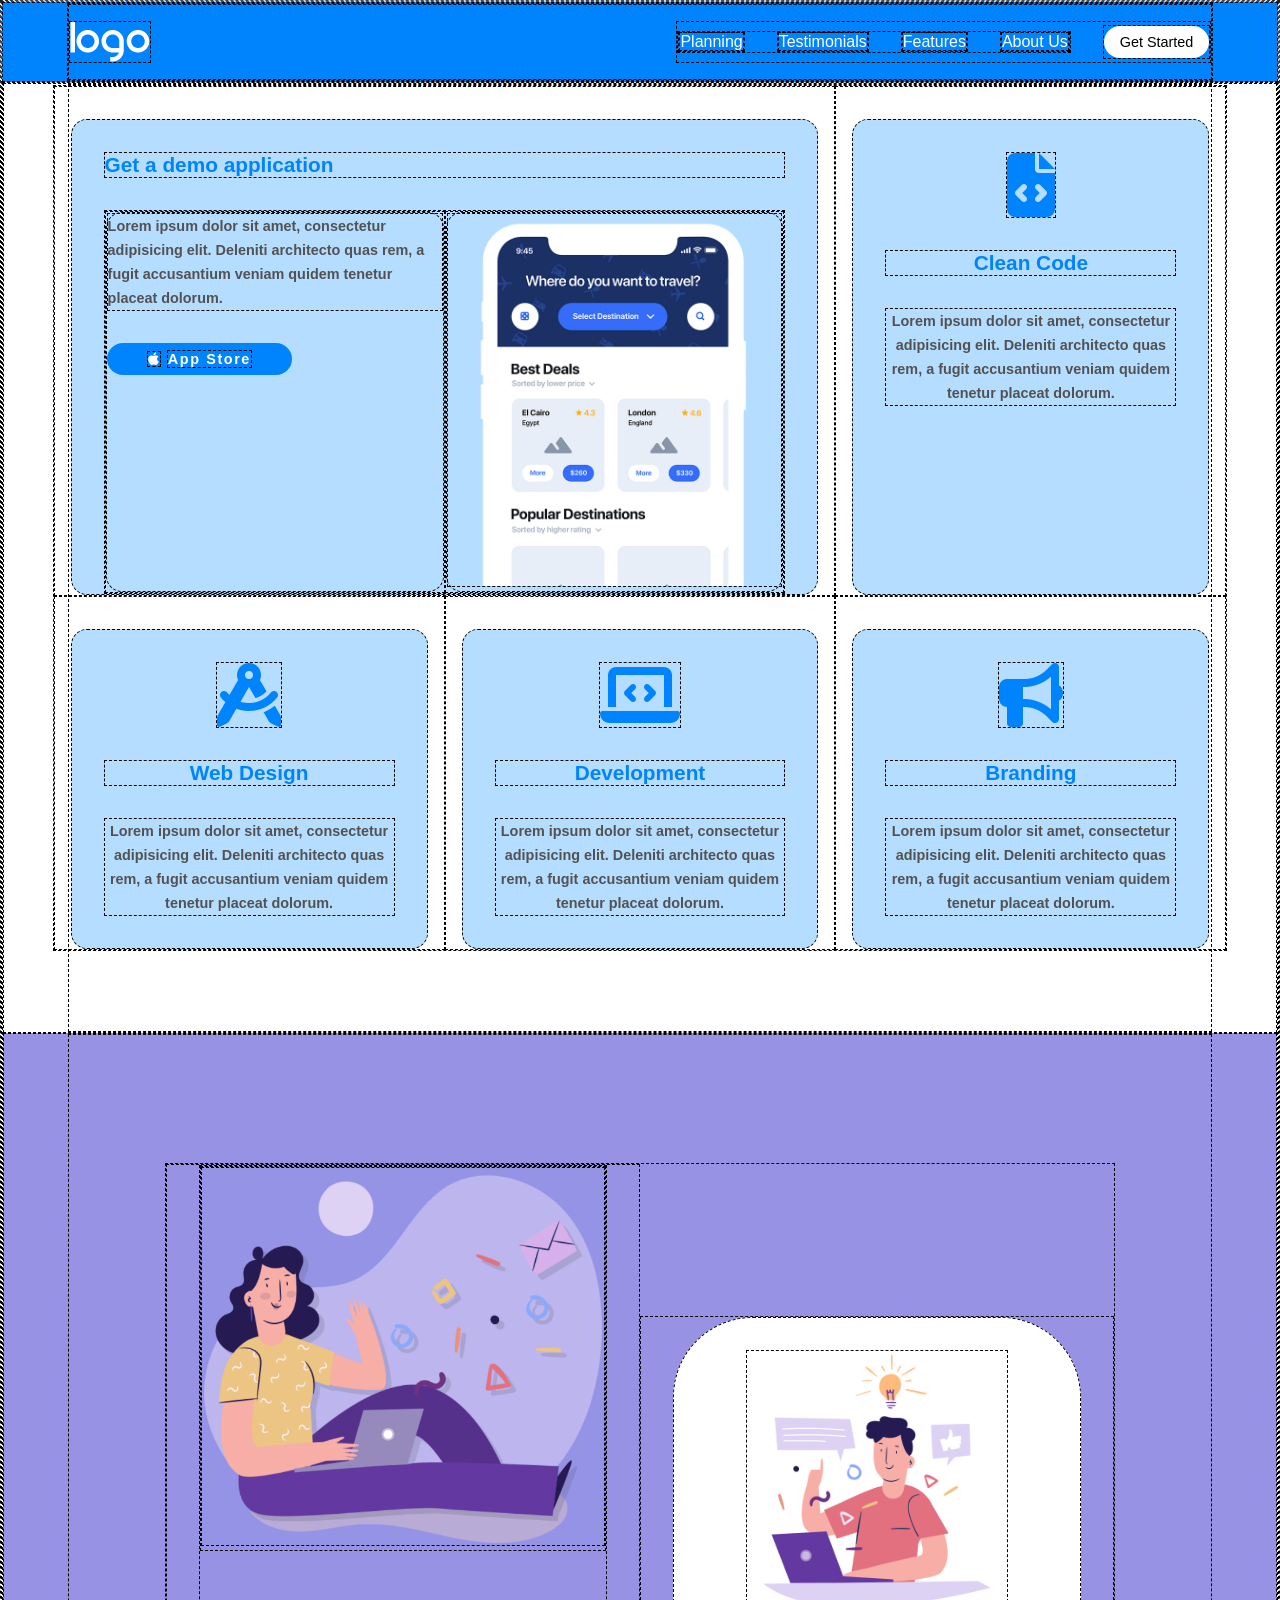
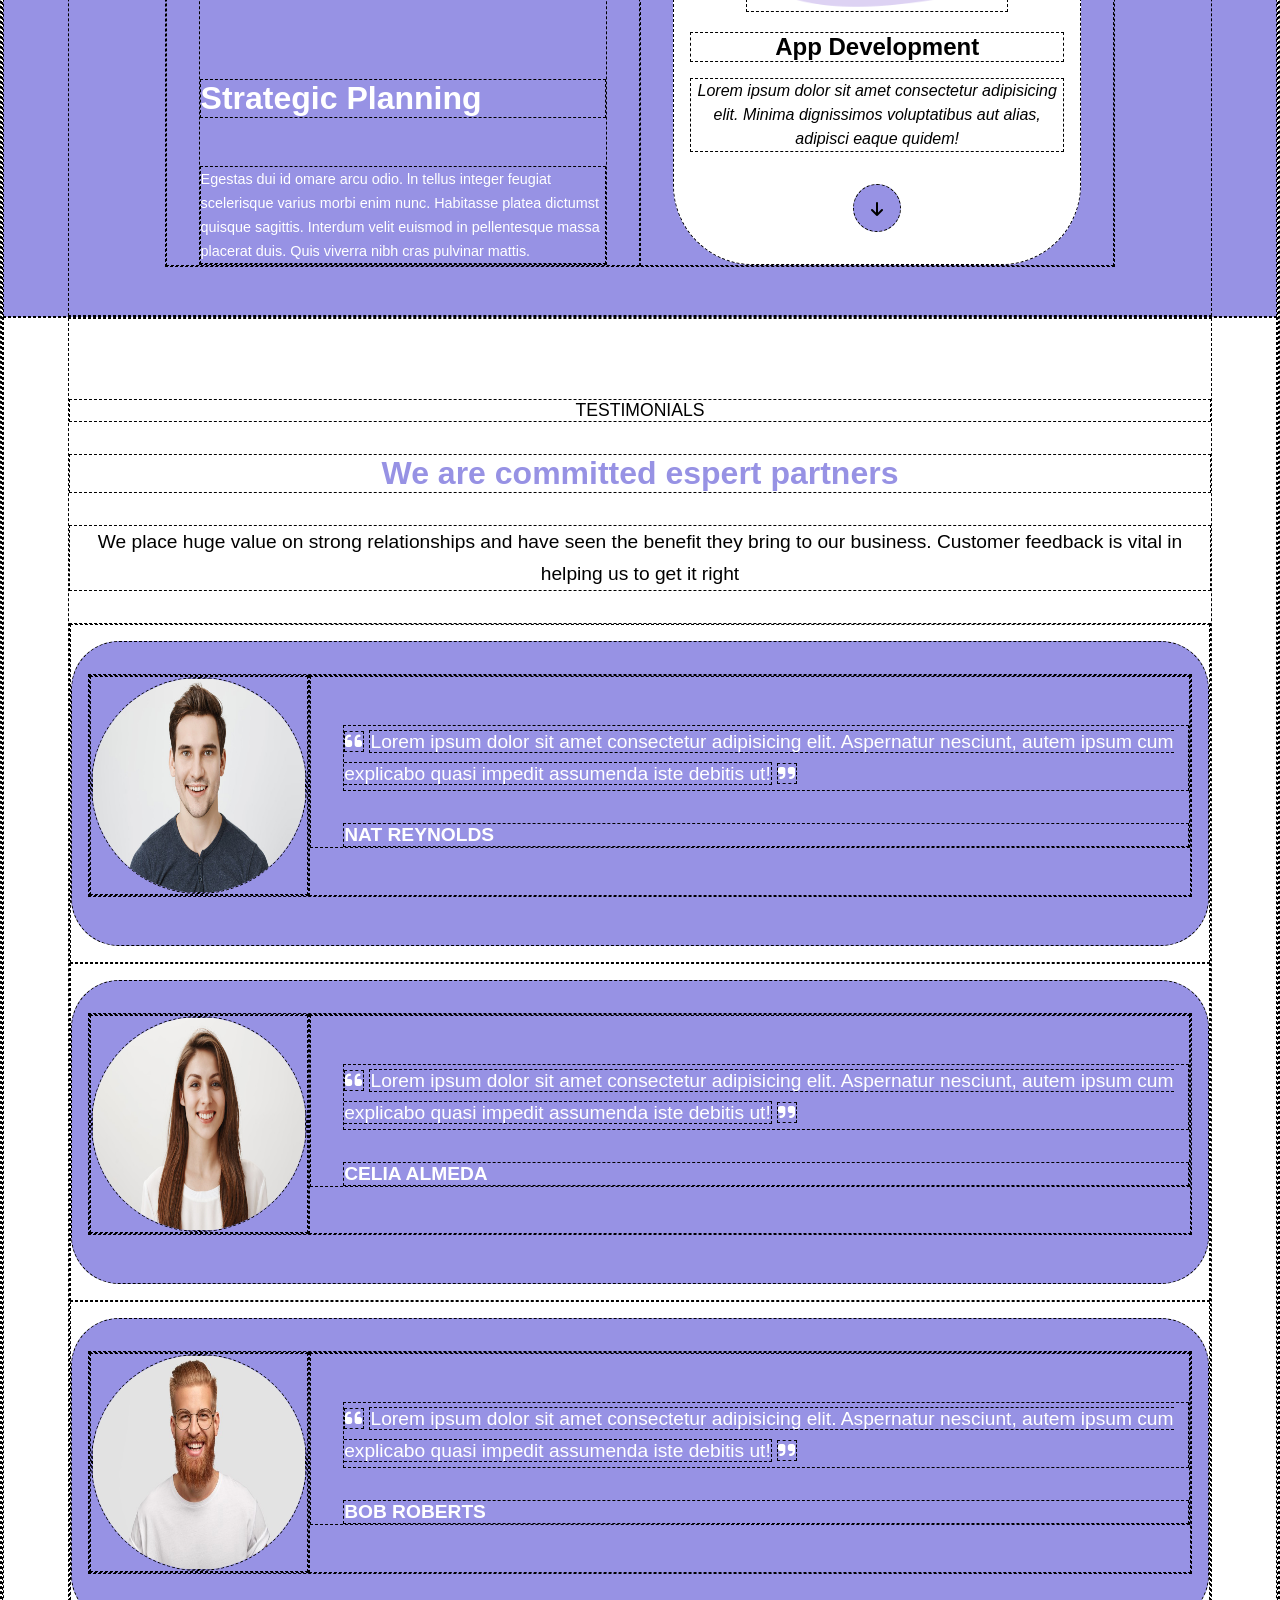
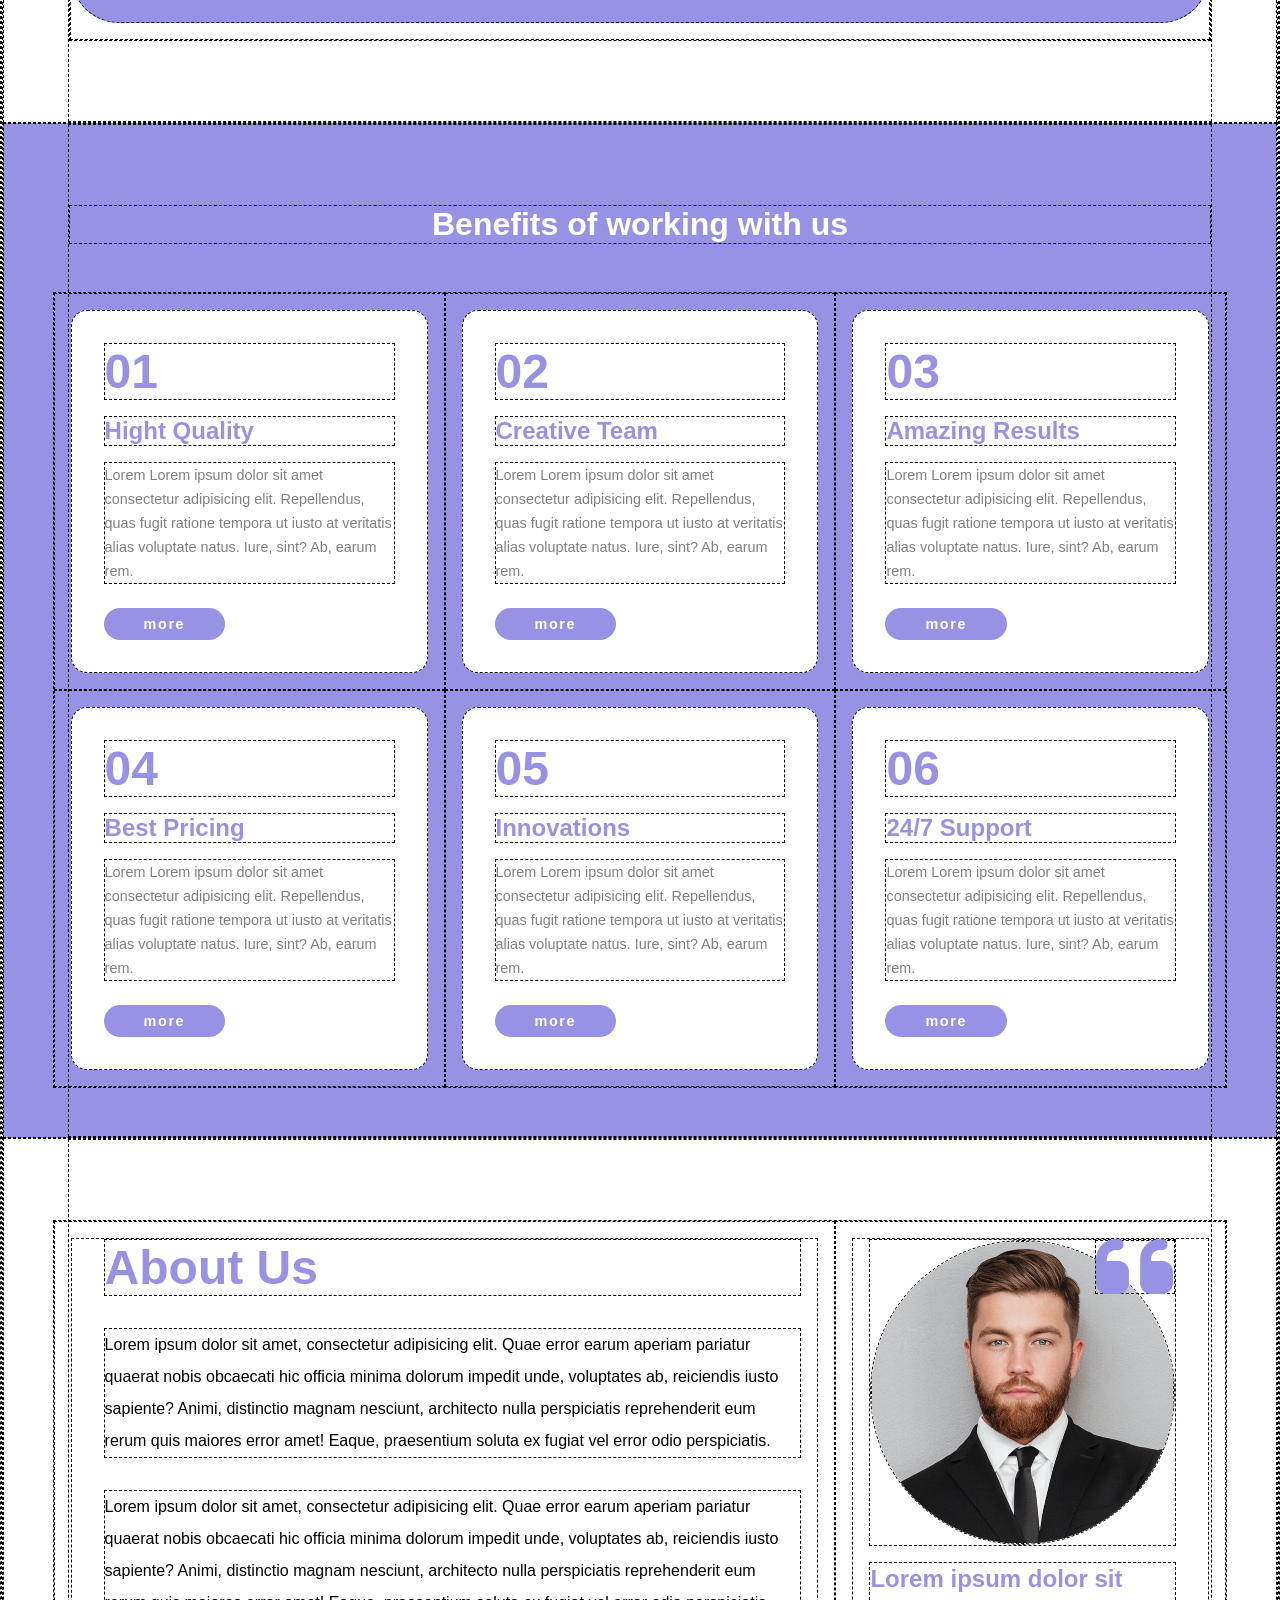
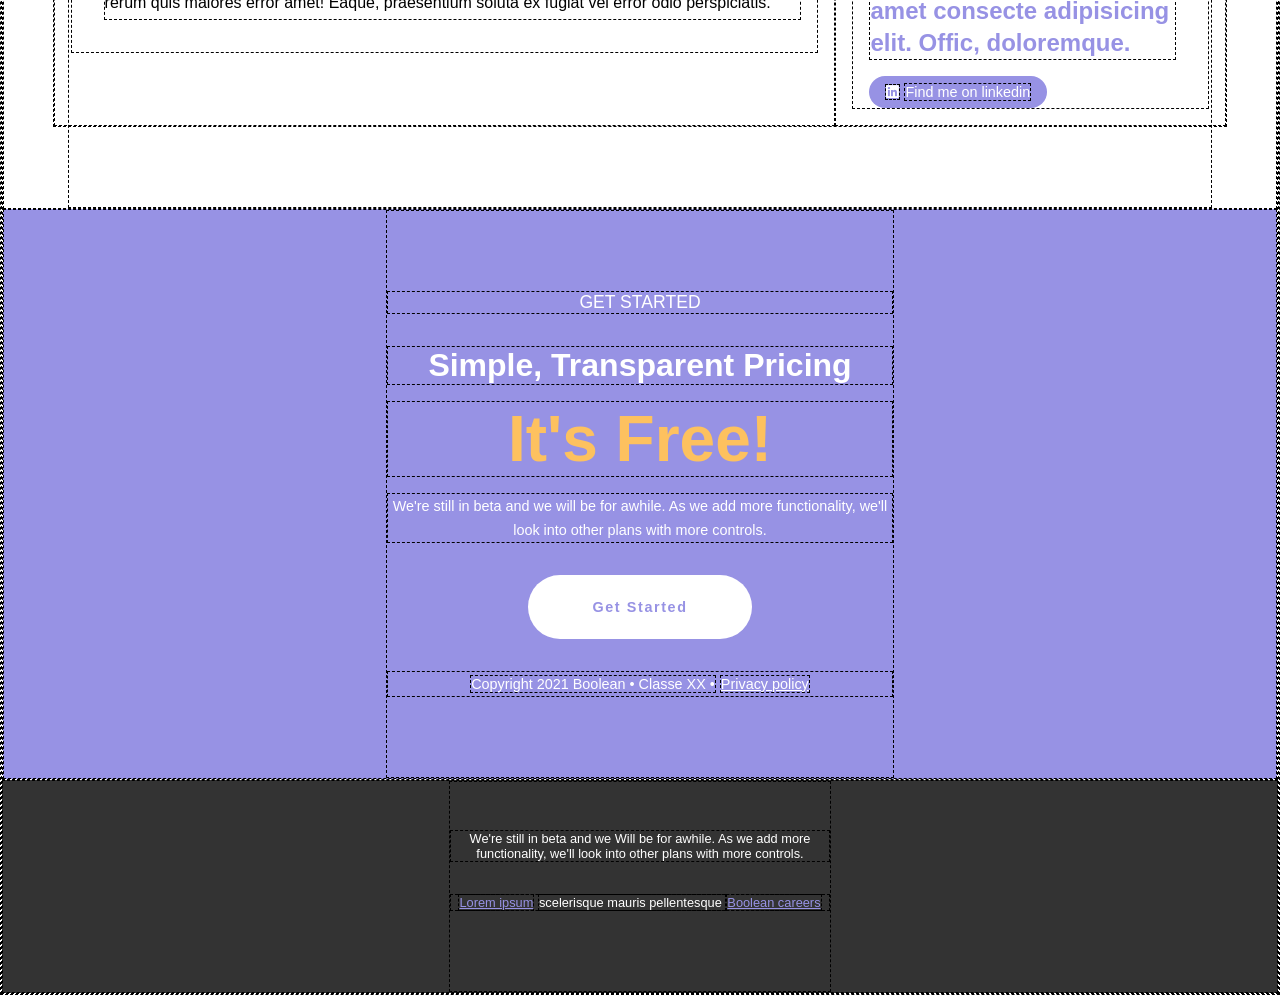
==== commit 4f5d8d18: "Refactor circletag and #about_us" ====
--- a/index.html
+++ b/index.html
@@ -169,7 +169,9 @@
 
                                     <div class="col_12 col_md_p30 col_lg_p20">
                                         <div class="photo">
-                                            <div class="circletag t_1"> </div>
+                                            <div class="circletag t_1">
+                                                <img src="./assets/img/testimonial1.jpg" alt="">
+                                            </div>
                                         </div>
                                         <!-- /.card -->
                                     </div>
@@ -201,7 +203,9 @@
 
                                     <div class="col_12 col_md_p30 col_lg_p20">
                                         <div class="photo">
-                                            <div class="circletag t_2"> </div>
+                                            <div class="circletag t_2">
+                                                <img src="./assets/img/testimonial2.jpg" alt="">
+                                            </div>
                                         </div>
                                         <!-- /.card -->
                                     </div>
@@ -233,7 +237,9 @@
 
                                     <div class="col_12 col_md_p30 col_lg_p20">
                                         <div class="photo">
-                                            <div class="circletag t_3"> </div>
+                                            <div class="circletag t_3">
+                                                <img src="./assets/img/testimonial3.jpg" alt="">
+                                            </div>
                                         </div>
                                         <!-- /.card -->
                                     </div>
@@ -267,7 +273,7 @@
             <!-- /.testimonials -->
 
             <section id="features">
-                <div class="container py_5">
+                <div class="container pt_5 pb_3">
                     <h2>Benefits of working with us</h2>
                     <div class="row mx_-1">
 
@@ -358,8 +364,11 @@
                         <!-- /.col_12 col_md_8 -->
 
                         <div class="col_12 col_md_5 col_lg_4 p_1">
-                            <div class="foto">
-                                <div class="circletag">
+                            <div class="photo">
+                                <div class="pic">
+                                    <div class="circletag">
+                                        <img src="./assets/img/about.jpg" alt="">
+                                    </div>
                                     <i class="fa-solid fa-quote-left"></i>
                                 </div>
                                 <div class="quote">Lorem ipsum dolor sit amet consecte adipisicing elit. Offic, doloremque.</div>
--- a/assets/css/style.css
+++ b/assets/css/style.css
@@ -167,6 +167,13 @@
     padding: 0 2rem;
 }
 
+#testimonials img {
+    height: 100%;
+    position: absolute;
+    left: 0%
+}
+
+
 #testimonials .text {
     padding-top: 1rem;
 }
@@ -174,18 +181,6 @@
 #testimonials .name {
     font-size: 1.2rem;
     font-weight: 700;
-}
-
-#testimonials .circletag.t_1 {
-    background-image: url("../img/testimonial1.jpg");
-}
-
-#testimonials .circletag.t_2 {
-    background-image: url("../img/testimonial2.jpg");
-}
-
-#testimonials .circletag.t_3 {
-    background-image: url("../img/testimonial3.jpg");
 }
 
 /* #endregion testimonials */
@@ -242,10 +237,10 @@
     margin-bottom: 2rem;
 }
 
-#about_us .circletag {
-    background-image: url("../img/about.jpg");
+#about_us .pic {
     position: relative;
     max-width: 60%;
+
 }
 
 #about_us .fa-quote-left {
@@ -254,6 +249,8 @@
     position: absolute;
     top: 0;
     right: 0;
+    line-height: 60%;
+
 }
 
 #about_us p {
--- a/assets/css/utility.css
+++ b/assets/css/utility.css
@@ -8,8 +8,8 @@
     width: 100%;
     aspect-ratio: 1/1;
     border-radius: 50%;
-    background-size: cover;
-    background-position: center;
+    overflow: hidden;
+    position: relative;
 }
 
 .clearfix::after {
--- a/assets/css/debug.css
+++ b/assets/css/debug.css
@@ -1,7 +1,7 @@
 /* #region Debug */
-/* * {
+* {
     border: 1px dashed black;
-} */
+}
 
 /* #region Grid */
 .debug .container {
--- a/assets/css/media_query.css
+++ b/assets/css/media_query.css
@@ -57,13 +57,17 @@
         padding-right: 1rem;
     }
 
-    #about_us .foto {
+    #about_us .photo {
         padding-right: 2rem;
         padding-left: 1rem;
     }
 
-    #about_us .circletag {
+    #about_us .pic {
         max-width: 100%;
+    }
+
+    #about_us .fa-quote-left {
+        font-size: 3.5rem;
     }
 
     /* #endregion about_us */
@@ -152,6 +156,10 @@
     /* #region features */
     /* #endregion features */
     /* #region about_us */
+    #about_us .fa-quote-left {
+        font-size: 5.5rem;
+    }
+
     /* #endregion about_us */
     /* #region get_started */
     .get_started .container {
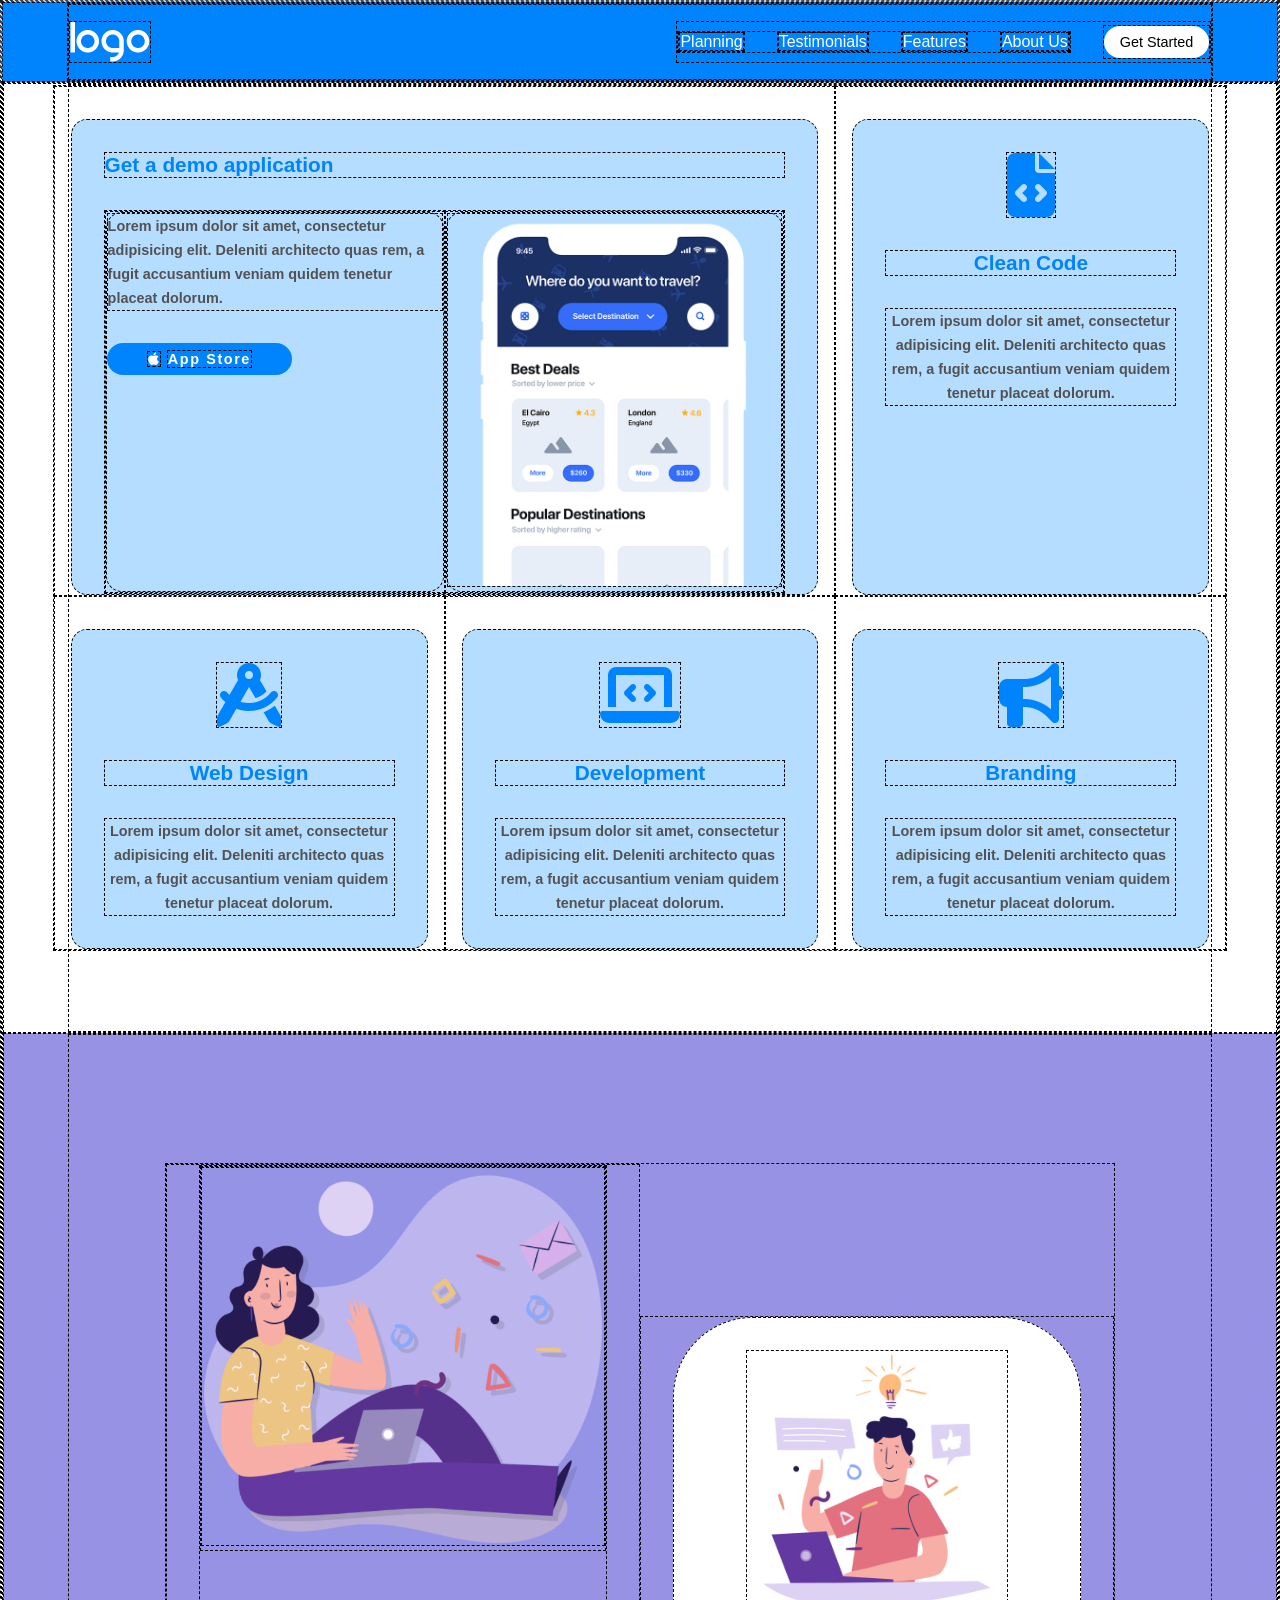
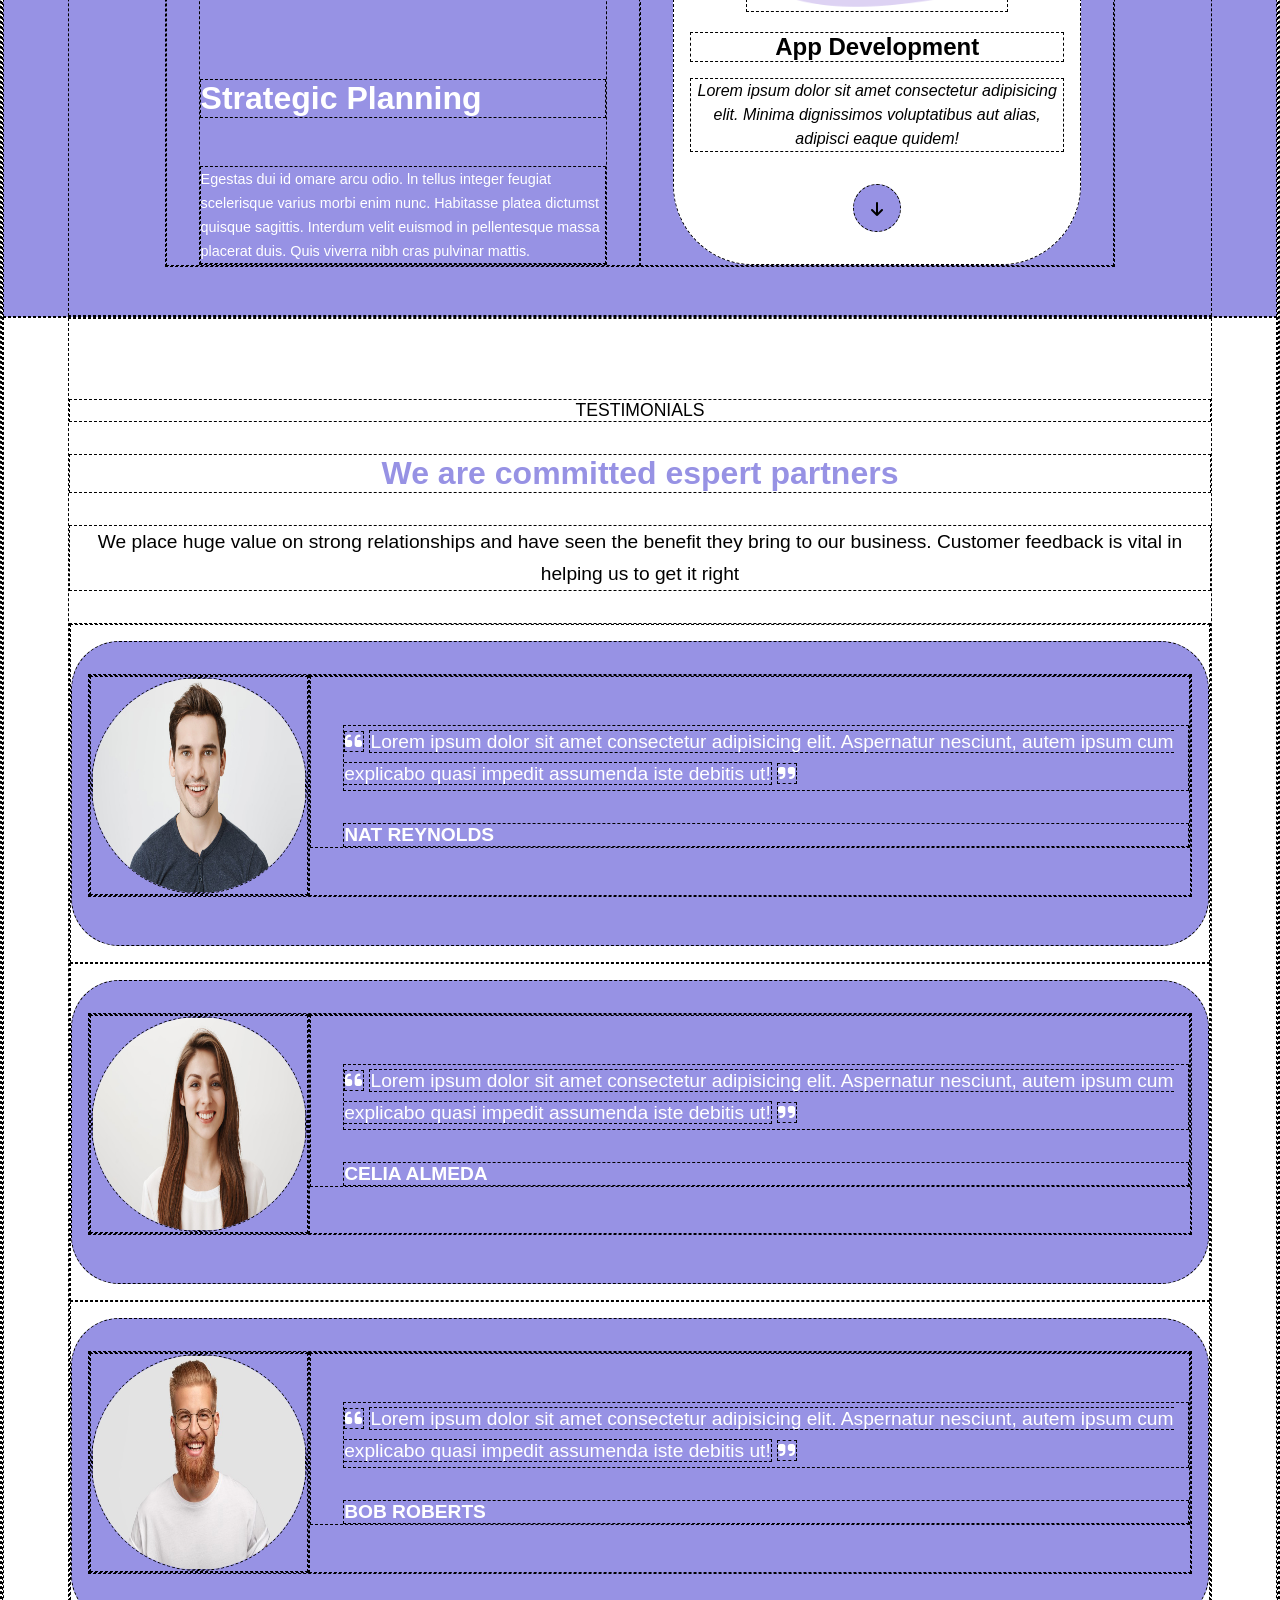
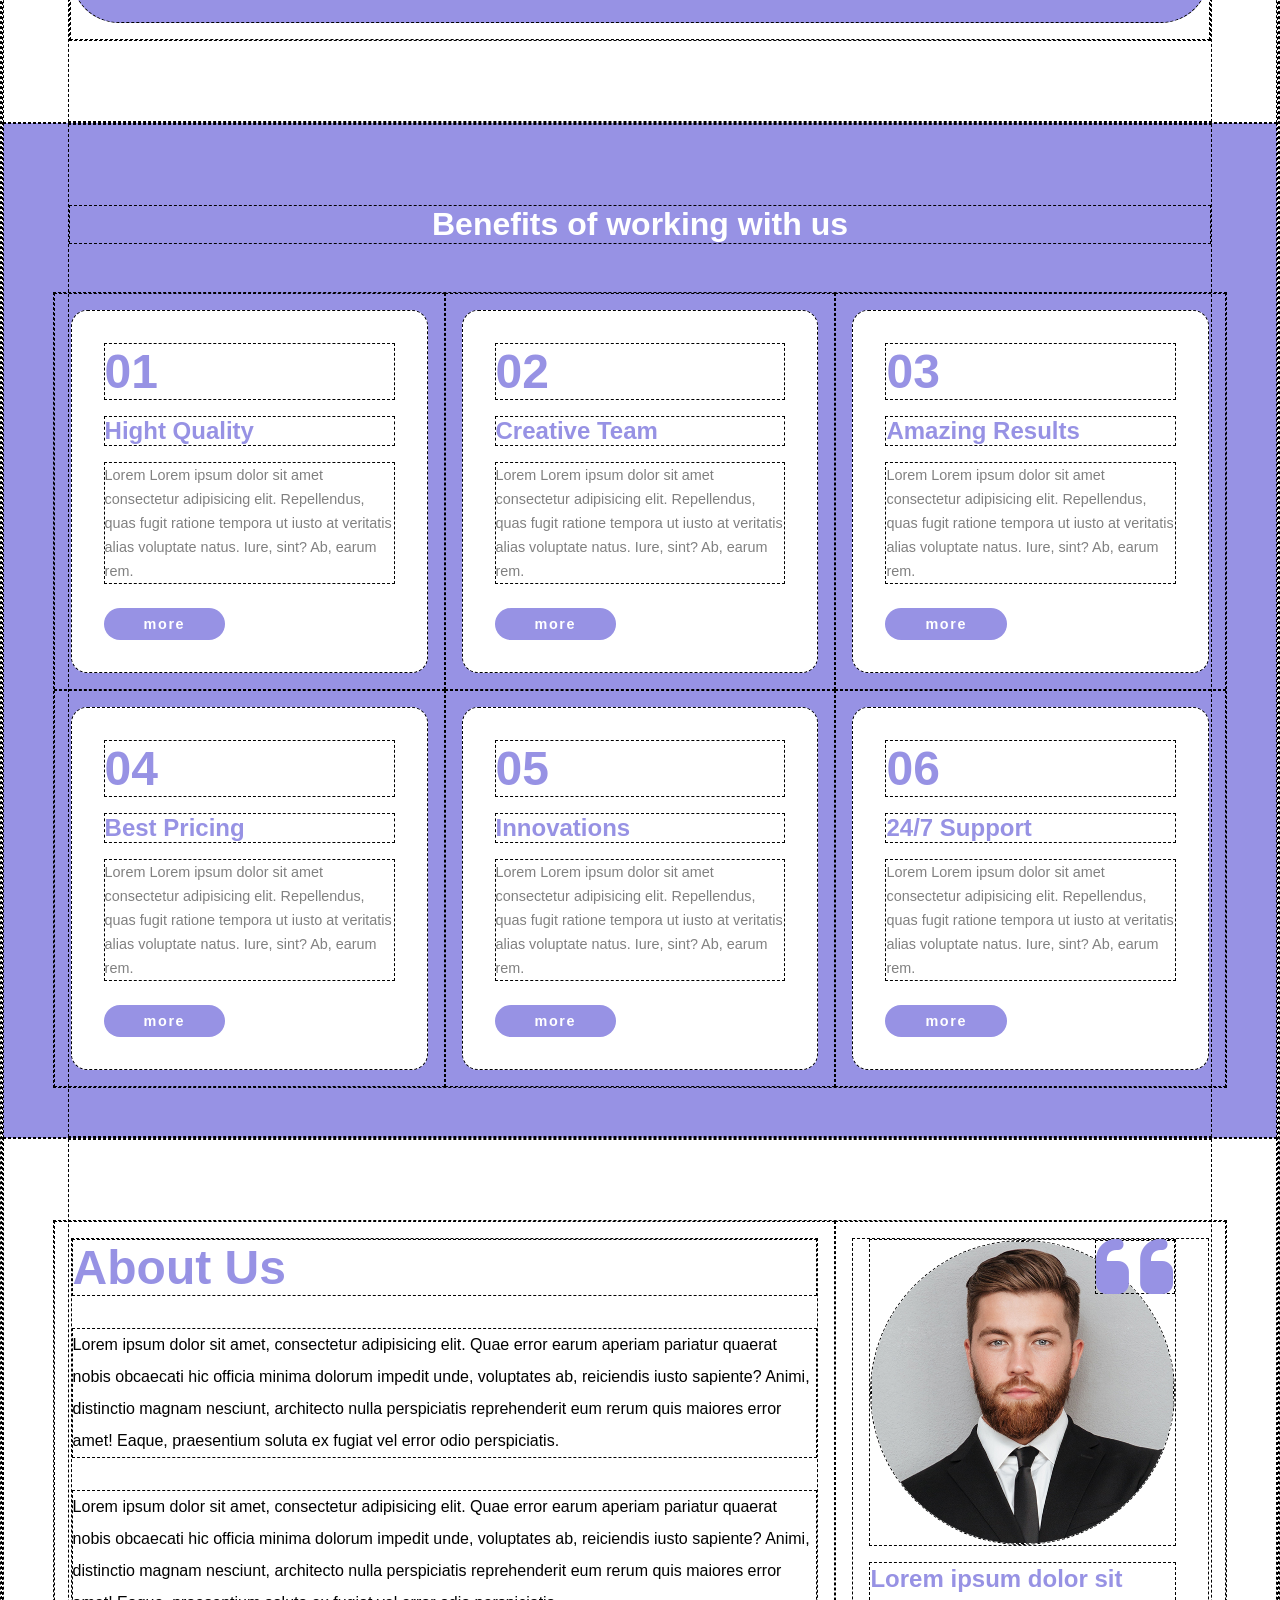
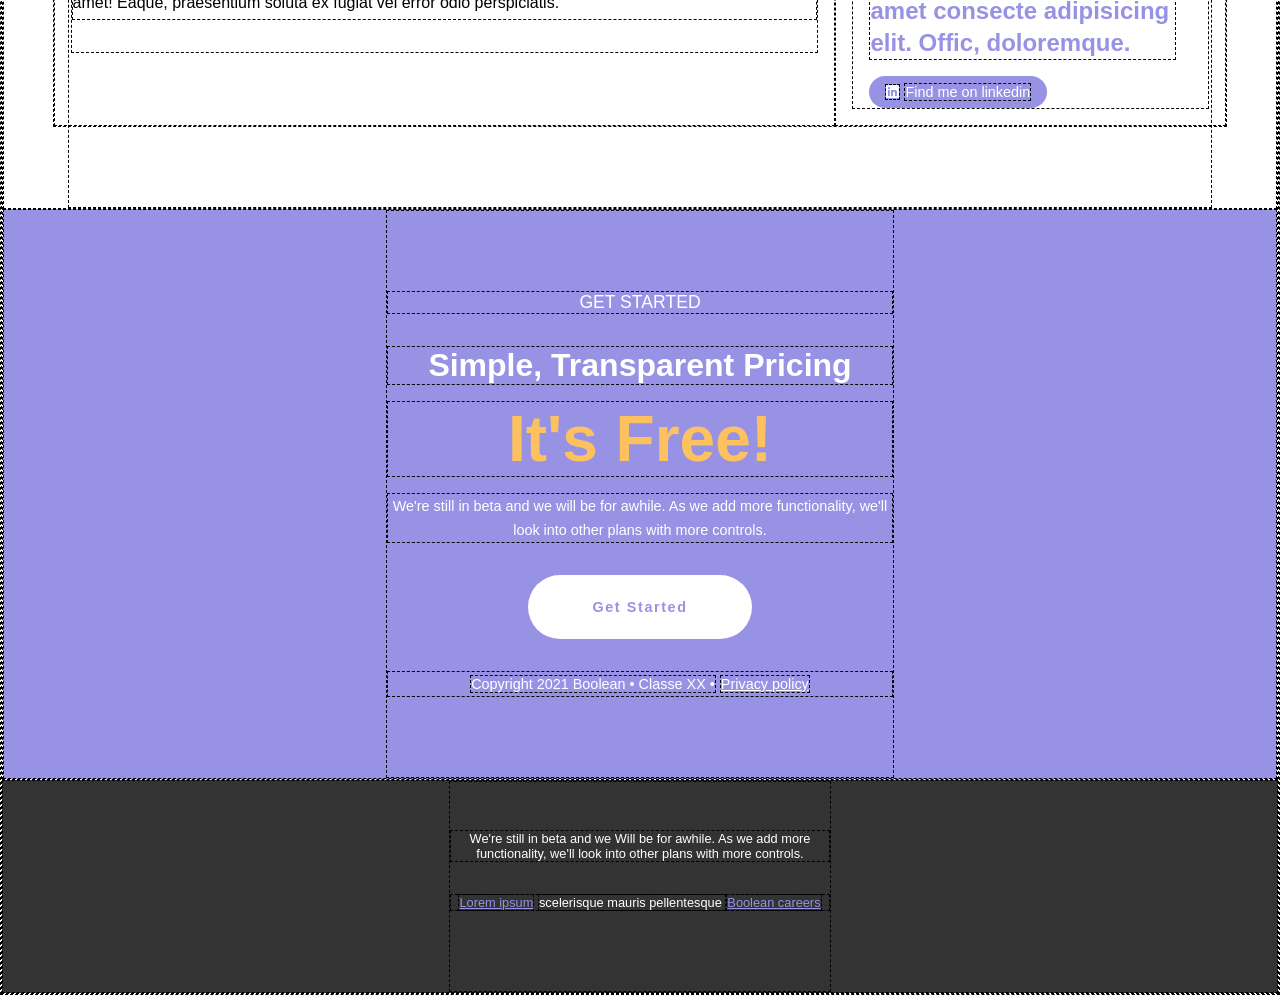
==== commit cc90245f: "Change testo into text #about_us" ====
--- a/index.html
+++ b/index.html
@@ -354,7 +354,7 @@
                 <div class="container py_5">
                     <div class="row mx_-1">
                         <div class="col_12 col_md_7 col_lg_8 p_1">
-                            <div class="testo ">
+                            <div class="text ">
                                 <h2>About Us</h2>
                                 <p>Lorem ipsum dolor sit amet, consectetur adipisicing elit. Quae error earum aperiam pariatur quaerat nobis obcaecati hic officia minima dolorum impedit unde, voluptates ab, reiciendis iusto sapiente? Animi, distinctio magnam nesciunt, architecto nulla perspiciatis reprehenderit eum rerum quis maiores error amet! Eaque, praesentium soluta ex fugiat vel error odio perspiciatis.</p>
                                 <p>Lorem ipsum dolor sit amet, consectetur adipisicing elit. Quae error earum aperiam pariatur quaerat nobis obcaecati hic officia minima dolorum impedit unde, voluptates ab, reiciendis iusto sapiente? Animi, distinctio magnam nesciunt, architecto nulla perspiciatis reprehenderit eum rerum quis maiores error amet! Eaque, praesentium soluta ex fugiat vel error odio perspiciatis.</p>
